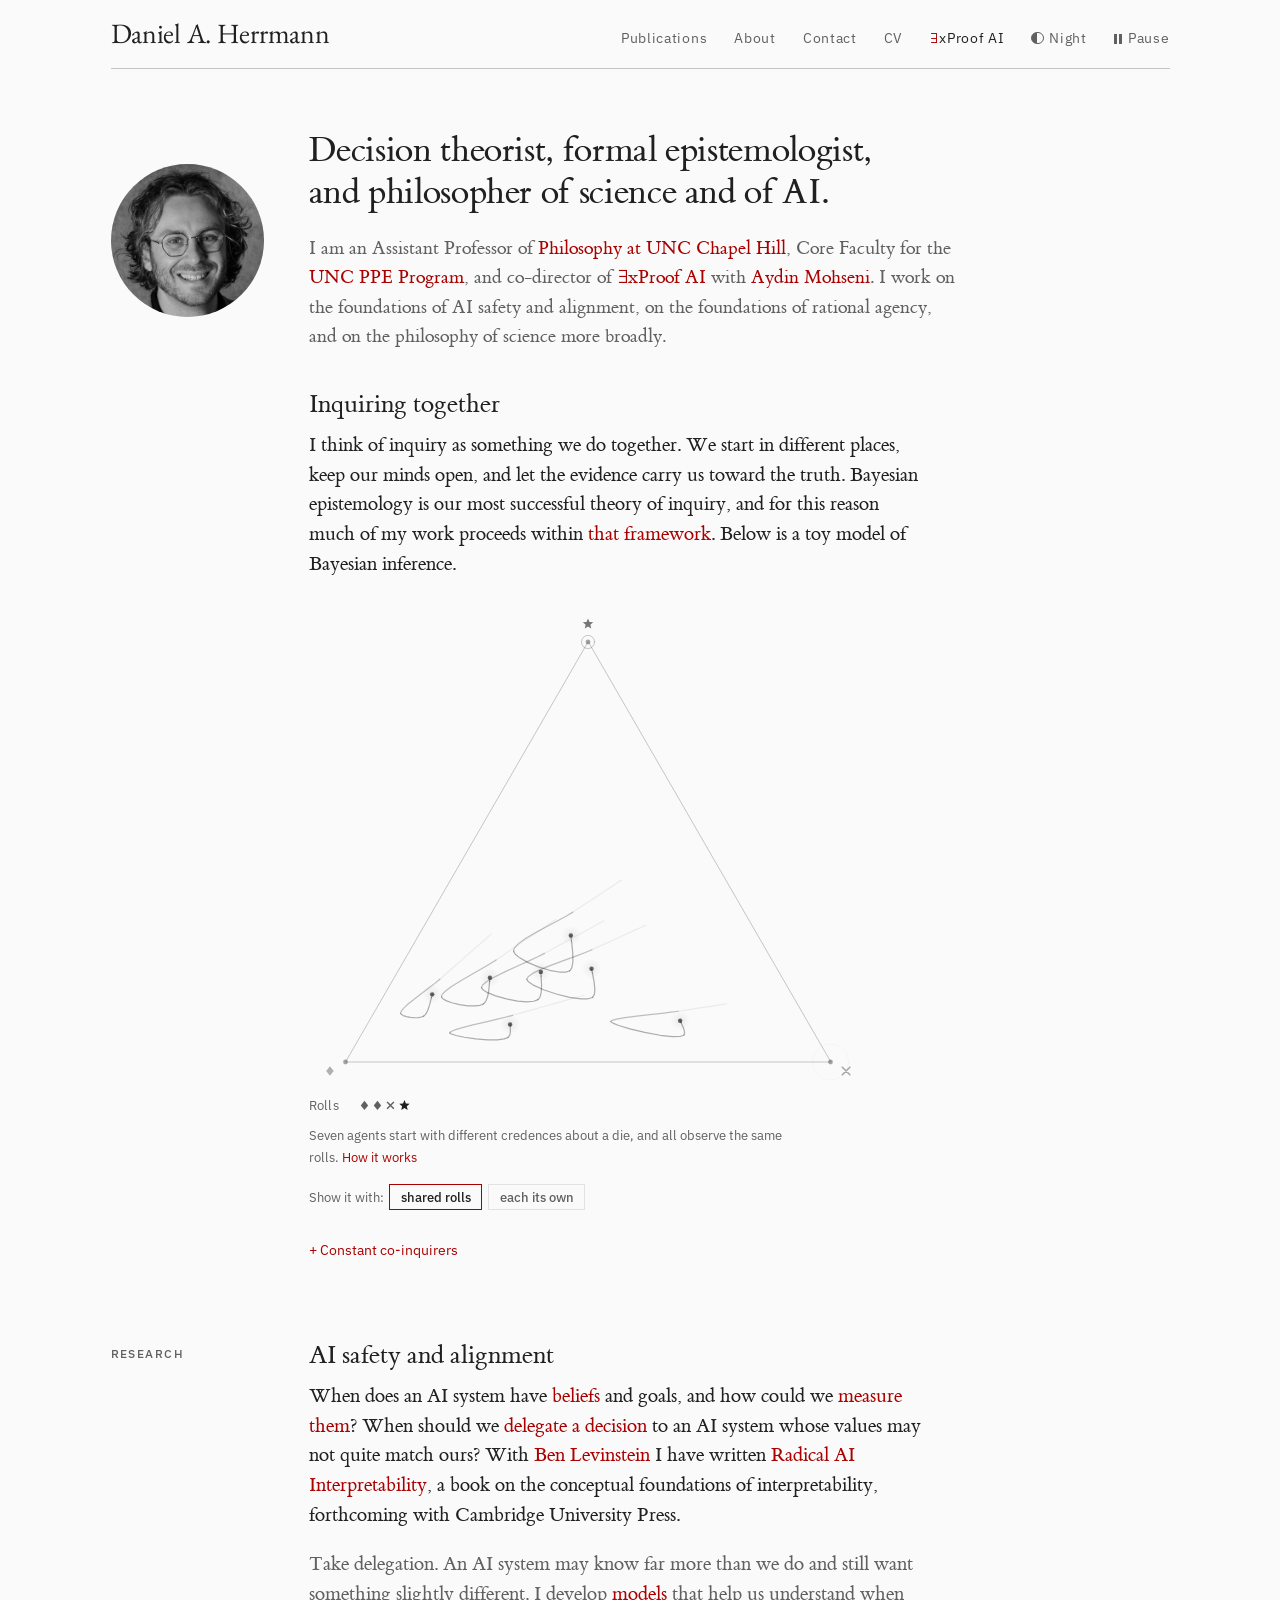
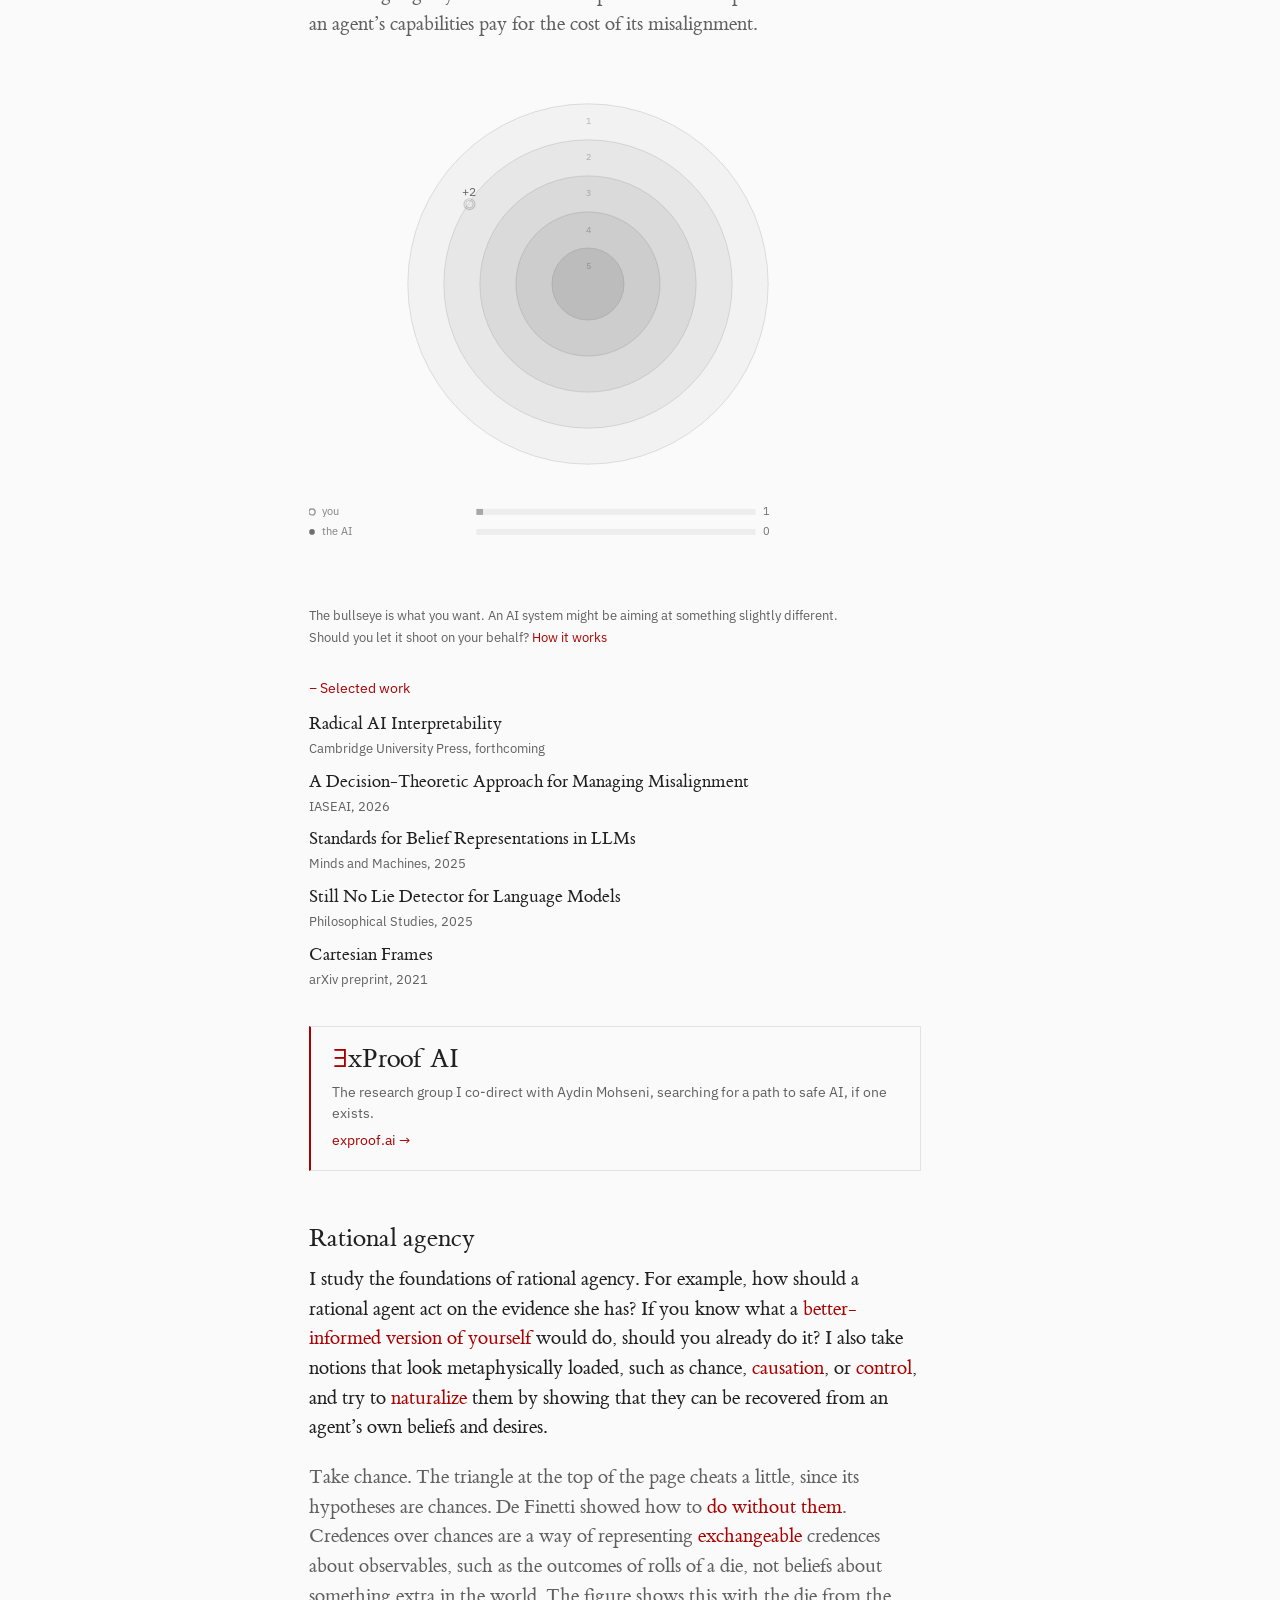
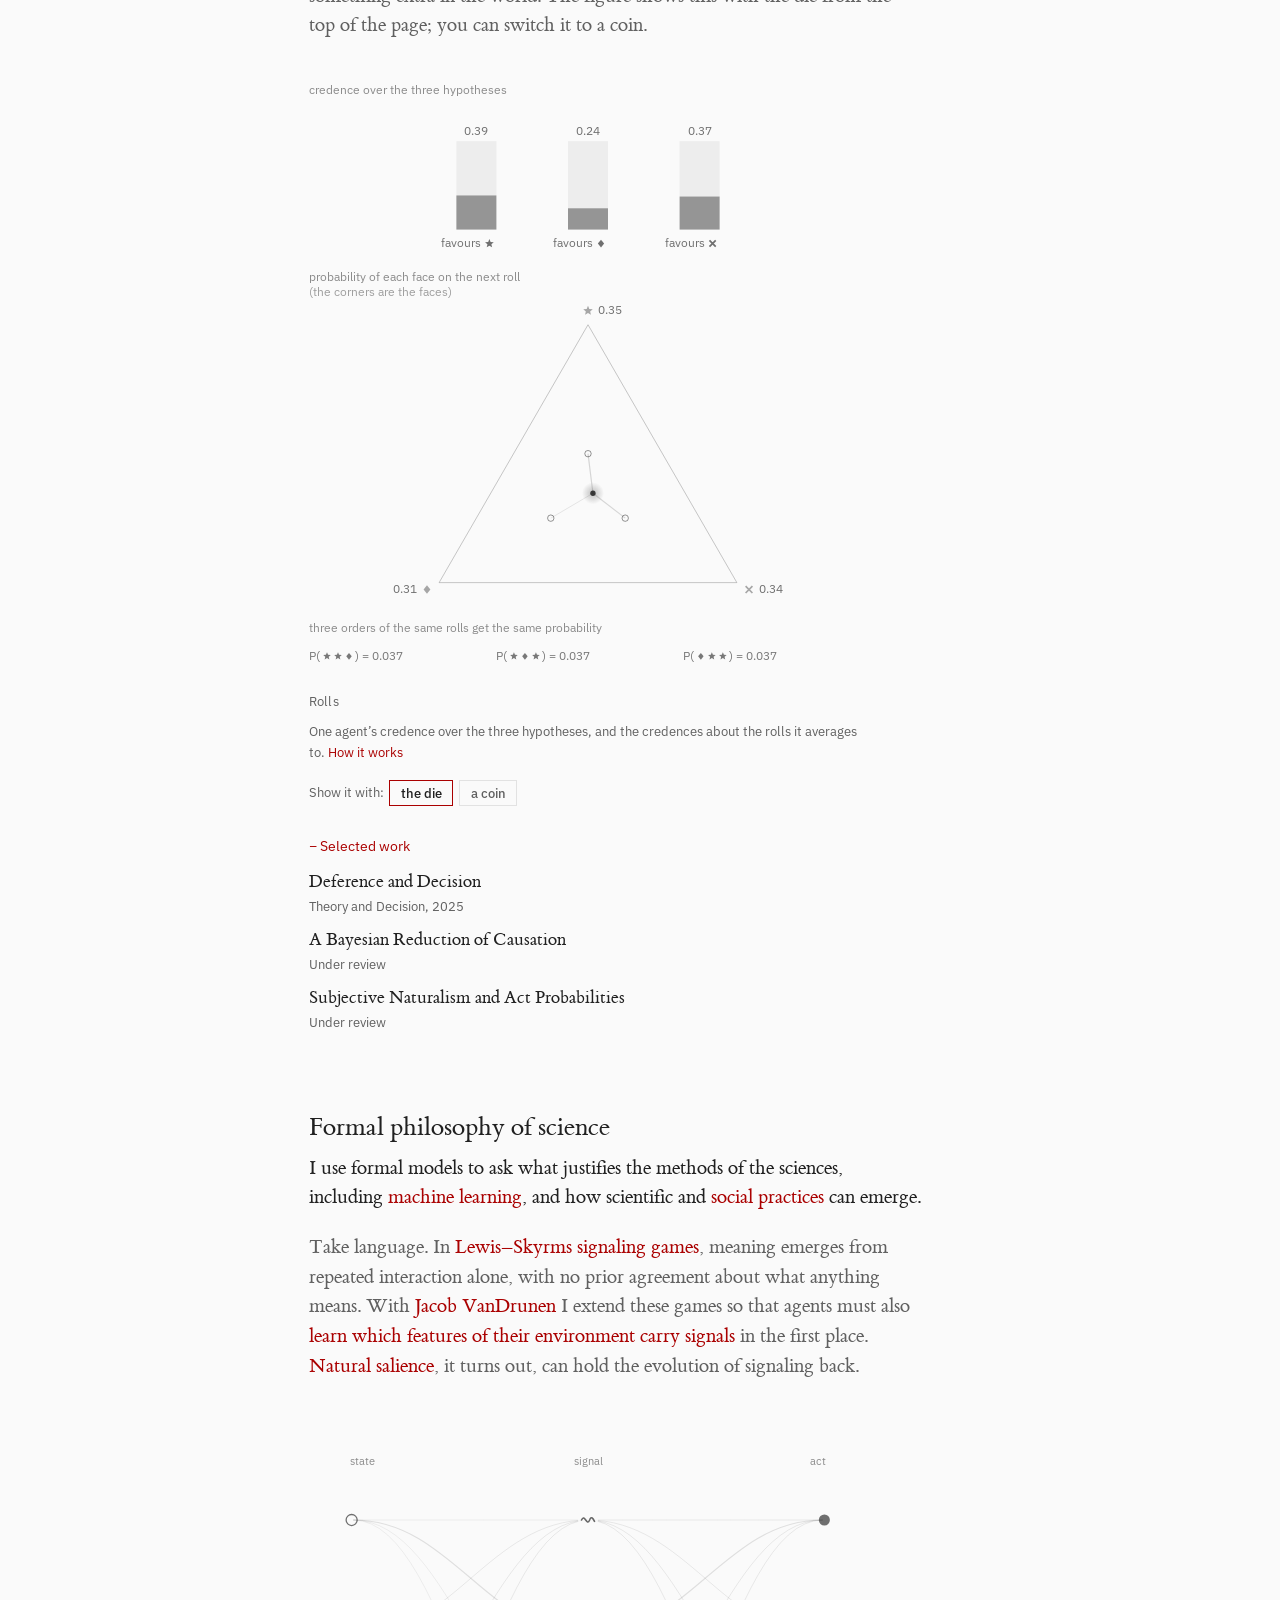
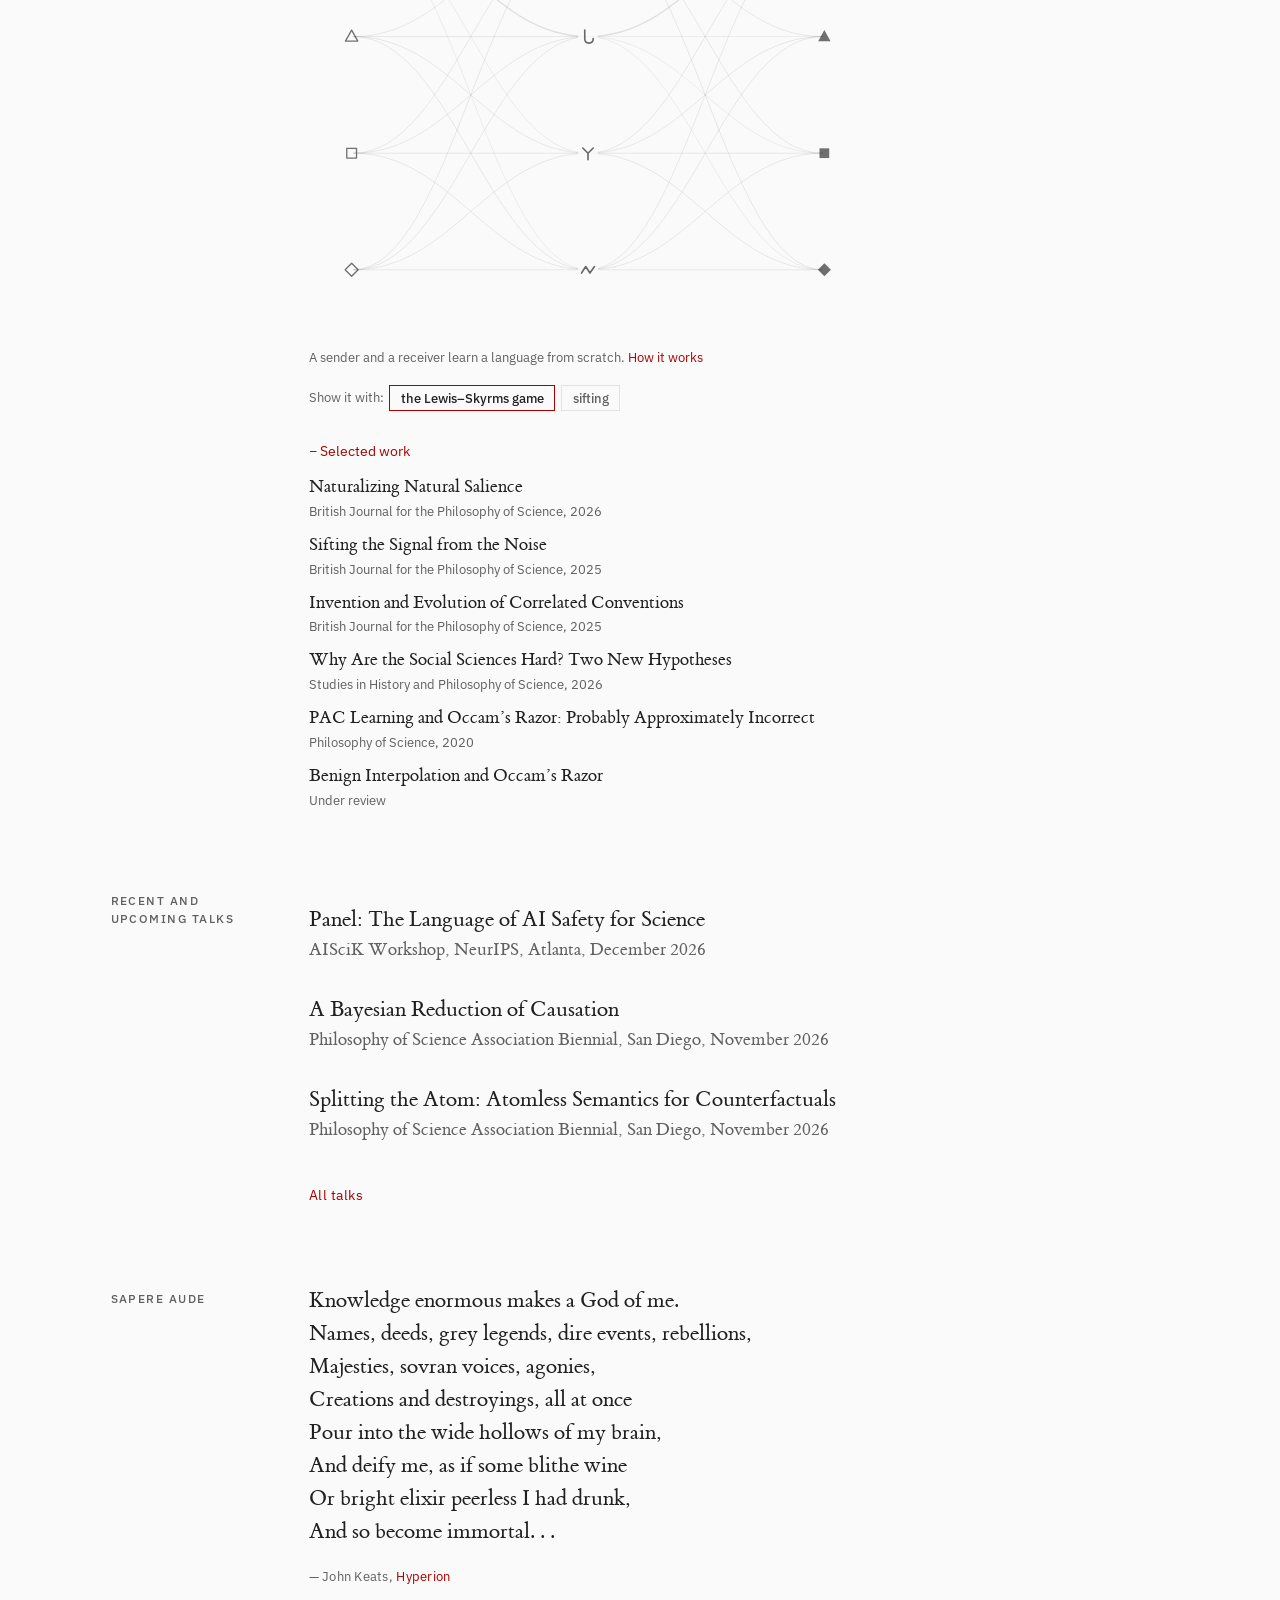
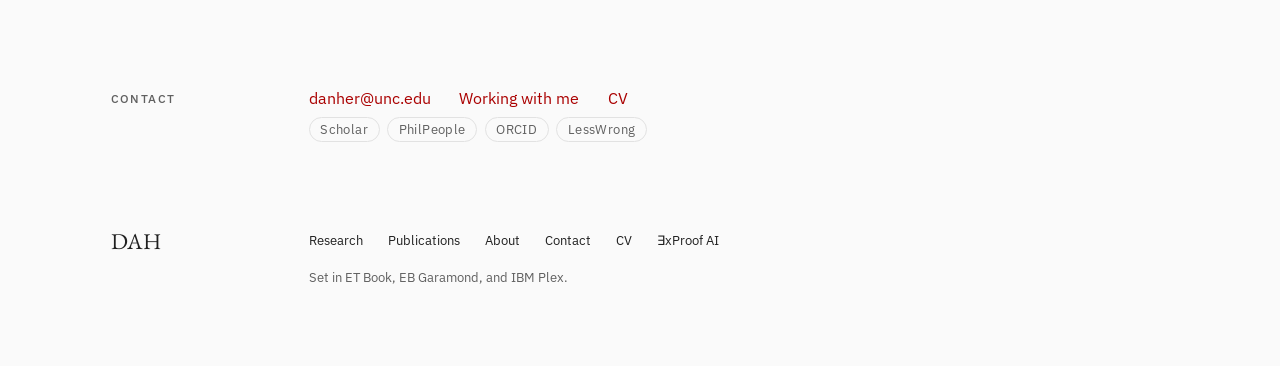
==== index.html @ 8fe496e7 "Publications: full author lists in paper order; LessWrong in the profile links Co-Authored-By: Claud" ====
<!doctype html>
<html lang="en" data-bg="simplex">
<head>
<meta charset="utf-8">
<meta name="viewport" content="width=device-width, initial-scale=1, viewport-fit=cover">
<title>Daniel A. Herrmann</title>
<meta name="description" content="Daniel A. Herrmann is a decision theorist, formal epistemologist, and philosopher of science and of AI at UNC Chapel Hill.">
<meta name="theme-color" content="#fafafa">
<meta property="og:type" content="website">
<meta property="og:site_name" content="Daniel A. Herrmann">
<meta property="og:title" content="Daniel A. Herrmann">
<meta property="og:description" content="Daniel A. Herrmann is a decision theorist, formal epistemologist, and philosopher of science and of AI at UNC Chapel Hill.">
<meta property="og:url" content="https://www.danielherrmann.ca/">
<link rel="canonical" href="https://www.danielherrmann.ca/">
<meta property="og:image" content="https://www.danielherrmann.ca/assets/og-card.png">
<meta property="og:image:width" content="2400">
<meta property="og:image:height" content="1260">
<meta property="og:image:alt" content="Daniel A. Herrmann: decision theorist, formal epistemologist, and philosopher of science and of AI. Beside his name, seven agents’ credences converge on the true hypothesis.">
<meta name="twitter:card" content="summary_large_image">
<link rel="icon" href="assets/favicon-32.png" type="image/png" sizes="32x32">
<link rel="icon" href="assets/favicon.svg" type="image/svg+xml">
<link rel="apple-touch-icon" href="assets/apple-touch-icon.png">
<link rel="preconnect" href="https://fonts.googleapis.com">
<link rel="preconnect" href="https://fonts.gstatic.com" crossorigin>
<link rel="stylesheet" href="https://fonts.googleapis.com/css2?family=EB+Garamond:ital@0;1&family=IBM+Plex+Mono&family=IBM+Plex+Sans:wght@400;500&display=swap">
<link rel="stylesheet" href="assets/site.css">
<script src="assets/prefs.js"></script>
</head>
<body>
<div class="page">

<header class="masthead">
  <a class="wordmark" href="index.html">Daniel A. Herrmann</a>
  <nav class="nav" aria-label="Site">
    <a href="publications.html">Publications</a>
    <a href="about.html">About</a>
    <a href="contact.html">Contact</a>
    <a href="assets/Herrmann_CV.pdf">CV</a>
    <a class="nav-xp" href="https://exproof.ai/"><span class="exists">∃</span>xProof AI</a>
    <button class="theme" type="button" data-theme-toggle><span class="theme-word">Night</span></button>
    <button class="theme motion" type="button" data-motion-toggle aria-pressed="false"><span class="theme-word">Pause</span></button>
  </nav>
</header>

<main>
<section class="hero hero--home" aria-labelledby="hero-title">
  <img class="headshot" src="assets/img/daniel.jpg" alt="Daniel Herrmann">
  <div class="hero-text">
    <h1 id="hero-title">Decision theorist, formal epistemologist, and philosopher of science and of AI.</h1>
    <p class="lede">I am an Assistant Professor of <a href="https://philosophy.unc.edu/">Philosophy at UNC Chapel Hill</a>, Core Faculty for the <a href="https://ppe.unc.edu/">UNC PPE Program</a>, and co-director of <a class="xp" href="https://exproof.ai/"><span class="exists">∃</span>xProof AI</a> with <a href="https://aydinmohseni.com/">Aydin Mohseni</a>. I work on the foundations of AI safety and alignment, on the foundations of rational agency, and on the philosophy of science more broadly.</p>
  </div>
</section>
<section class="section section--wide" id="inquiry">
  <p class="label"></p>
  <div class="body">
    <div class="chance chance--lead">
      <div class="chance-text">
        <h2>Inquiring together</h2>
        <p>I think of inquiry as something we do together. We start in different places, keep our minds open, and let the evidence carry us toward the truth. Bayesian epistemology is our most successful theory of inquiry, and for this reason much of my work proceeds within <a href="https://plato.stanford.edu/entries/epistemology-bayesian/">that framework</a>. Below is a toy model of Bayesian inference.</p>
      </div>
      <figure class="stage-wrap">
        <div class="stage stage--simplex"><canvas aria-hidden="true"></canvas></div>
        <figcaption><p class="rolls"><span class="rolls-k">Rolls</span><span class="rolls-seq" data-rolls="simplex"></span></p><span class="ev-shared">Seven agents start with different credences about a die, and all observe the same rolls.</span><span class="ev-own">We don’t always get the same evidence. That can slow inquiry and keep us apart for a while, but if we engage with it in good faith and let it change our minds, we still converge on the truth. Here each agent rolls the die for itself; above are the ringed agent’s rolls.</span> <details class="how"><summary>How it works</summary><p data-bg-caption></p><div class="rolls-all ev-own" aria-label="Each agent’s rolls"><p class="rolls"><span class="rolls-k">1</span><span class="rolls-seq" data-rolls="simplex-0"></span></p><p class="rolls"><span class="rolls-k">2</span><span class="rolls-seq" data-rolls="simplex-1"></span></p><p class="rolls"><span class="rolls-k">3</span><span class="rolls-seq" data-rolls="simplex-2"></span></p><p class="rolls"><span class="rolls-k">4</span><span class="rolls-seq" data-rolls="simplex-3"></span></p><p class="rolls"><span class="rolls-k">5</span><span class="rolls-seq" data-rolls="simplex-4"></span></p><p class="rolls"><span class="rolls-k">6</span><span class="rolls-seq" data-rolls="simplex-5"></span></p><p class="rolls"><span class="rolls-k">7</span><span class="rolls-seq" data-rolls="simplex-6"></span></p></div></details></figcaption>
        <p class="variant">Show it with: <button type="button" data-variant="ev" data-value="shared">shared rolls</button><button type="button" data-variant="ev" data-value="own">each its own</button></p>
      </figure>
      <details class="related"><summary>Constant co-inquirers</summary><ul><li><a href="https://aydinmohseni.com/">Aydin Mohseni</a><span class="rv"><a href="https://exproof.ai/">∃xProof AI</a>, <a href="publications.html#pub-causation">causation</a>, <a href="https://exproof.ai/adaptations.html">power seeking</a>, <a href="publications.html#pub-social-sciences">the social sciences</a></span></li><li><a href="https://www.levinstein.org/">Ben Levinstein</a><span class="rv"><a href="publications.html#pub-book">Radical AI Interpretability</a>, <a href="publications.html#pub-belief-standards">belief in language models</a>, <a href="publications.html#pub-misalignment">delegation</a></span></li><li><a href="https://gerardrothfus.com/">Gerard Rothfus</a><span class="rv"><a href="publications.html#pub-deference">Deference and Decision</a>, counterfactuals</span></li><li><a href="https://jackv.co">Jacob VanDrunen</a><span class="rv"><a href="publications.html#pub-sifting">Signaling and attention</a>, <a href="publications.html#pub-natural-salience">natural salience</a></span></li></ul></details>
    </div>
  </div>
</section>
<section class="section section--wide" id="research" aria-labelledby="h-research">
  <h2 class="label" id="h-research">Research</h2>
  <div class="body">
    <div class="chance">
      <div class="chance-text">
        <h2>AI safety and alignment</h2>
        <p>When does an AI system have <a href="publications.html#pub-belief-standards">beliefs</a> and goals, and how could we <a href="publications.html#pub-lie-detector">measure them</a>? When should we <a href="publications.html#pub-misalignment">delegate a decision</a> to an AI system whose values may not quite match ours? With <a href="https://www.levinstein.org/">Ben Levinstein</a> I have written <a href="publications.html#pub-book">Radical AI Interpretability</a>, a book on the conceptual foundations of interpretability, forthcoming with Cambridge University Press.</p>
        <p class="secondary">Take delegation. An AI system may know far more than we do and still want something slightly different. I develop <a href="publications.html#pub-misalignment">models</a> that help us understand when an agent’s capabilities pay for the cost of its misalignment.</p>
      </div>
      <div class="figs">
        <figure class="stage-wrap stage-wrap--small">
          <div class="stage stage--delegate"><canvas aria-hidden="true"></canvas></div>
          <figcaption>The bullseye is what you want. An AI system might be aiming at something slightly different. Should you let it shoot on your behalf? <details class="how"><summary>How it works</summary><p>Each shot stands for a decision made under uncertainty, and where it lands is how that decision turns out. The bullseye is the outcome you most want, and the rings score each outcome by your lights. You aim at the bullseye, since you want the right thing, but your shots scatter, since you can’t see the target well. The AI sees it clearly, so its shots are tight, but it aims a little off, at what it wants. After ten shots each, the higher total wins and its shots turn red. The runs are set up so that ten rounds reliably show which choice has the higher expected score: if it is the AI’s, delegating pays. How far off the AI aims varies from run to run, so sometimes you should keep the decision.</p></details></figcaption>
        </figure>
      </div>

      <details class="related" open><summary>Selected work</summary><ul><li><a href="publications.html#pub-book">Radical AI Interpretability</a><span class="rv">Cambridge University Press, forthcoming</span></li><li><a href="publications.html#pub-misalignment">A Decision-Theoretic Approach for Managing Misalignment</a><span class="rv">IASEAI, 2026</span></li><li><a href="publications.html#pub-belief-standards">Standards for Belief Representations in LLMs</a><span class="rv">Minds and Machines, 2025</span></li><li><a href="publications.html#pub-lie-detector">Still No Lie Detector for Language Models</a><span class="rv">Philosophical Studies, 2025</span></li><li><a href="publications.html#pub-cartesian">Cartesian Frames</a><span class="rv">arXiv preprint, 2021</span></li></ul></details>
      <a class="xp-card" href="https://exproof.ai/"><span class="xp-mark"><span class="exists">∃</span>xProof AI</span><span class="xp-line">The research group I co-direct with Aydin Mohseni, searching for a path to safe AI, if one exists.</span><span class="xp-go">exproof.ai →</span></a>
    </div>
  </div>
</section>
<section class="section section--wide" id="agency">
  <p class="label"></p>
  <div class="body">
    <div class="chance">
      <div class="chance-text">
        <h2>Rational agency</h2>
        <p>I study the foundations of rational agency. For example, how should a rational agent act on the evidence she has? If you know what a <a href="publications.html#pub-deference">better-informed version of yourself</a> would do, should you already do it? I also take notions that look metaphysically loaded, such as chance, <a href="publications.html#pub-causation">causation</a>, or <a href="https://escholarship.org/uc/item/7x9890zn">control</a>, and try to <a href="https://www.lesswrong.com/posts/FL8RunWvyS5L8uJEw/subjective-naturalism-in-decision-theory-savage-vs-jeffrey">naturalize</a> them by showing that they can be recovered from an agent’s own beliefs and desires.</p>
        <p class="secondary">Take chance. The triangle at the top of the page cheats a little, since its hypotheses are chances. De Finetti showed how to <a href="https://www.lesswrong.com/posts/auSfqhbMKEvzt4unG/chance-is-in-the-map-not-the-territory">do without them</a>. Credences over chances are a way of representing <a href="https://en.wikipedia.org/wiki/Exchangeable_random_variables">exchangeable</a> credences about observables, such as the outcomes of rolls of a die, not beliefs about something extra in the world. The figure shows this with the die from the top of the page; you can switch it to a coin.</p>
      </div>
      <div class="figs">
        <figure class="stage-wrap stage-wrap--small df-coin">
          <div class="stage stage--definetti"><canvas aria-hidden="true"></canvas></div>
          <figcaption><p class="rolls"><span class="rolls-k">Flips</span><span class="rolls-seq" data-rolls="definetti"></span></p>Credence over a coin’s chance of heads, and the credences about the flips it averages to. <details class="how"><summary>How it works</summary><p>An agent is unsure of a coin’s chance of heads, θ. The curve is her credence over θ, and it sharpens as she conditions on the flips. Averaging the chances by that credence gives her credences about the flips themselves, in the bars. They share the curve’s scale, so her credence in heads next sits directly under the curve’s balance point. Those credences are exchangeable: HT and TH always tie, and so do HHT, HTH, and THH. De Finetti’s theorem runs the other way too: any exchangeable credences about an unending sequence of flips can be written as such an average.</p></details></figcaption>
        </figure>
        <figure class="stage-wrap stage-wrap--small df-die">
          <div class="stage stage--definetti-die"><canvas aria-hidden="true"></canvas></div>
          <figcaption><p class="rolls"><span class="rolls-k">Rolls</span><span class="rolls-seq" data-rolls="definetti-die"></span></p>One agent’s credence over the three hypotheses, and the credences about the rolls it averages to. <details class="how"><summary>How it works</summary><p>At the top is one agent’s credence over the three hypotheses from the first triangle. Each hypothesis is a die that favours one face: that face comes up half the time, and each of the others a quarter. In the middle is a triangle whose corners are the die’s faces, so a point in it is a chance distribution over a single roll. The three hypotheses are the small rings. Averaging them, weighted by her credences, gives her credence about the next roll: the dot, with its numbers at the corners. Each line from a ring to the dot is as strong as her credence in that hypothesis. With each roll she conditions, the bars shift, and the dot moves with them. At the bottom are her probabilities for three orders of the same rolls, which always tie: her credences about the rolls are exchangeable. De Finetti’s theorem runs the other way too: any exchangeable credences about an unending sequence of rolls can be written as such an average.</p></details></figcaption>
        </figure>
        <p class="variant">Show it with: <button type="button" data-variant="df" data-value="die">the die</button><button type="button" data-variant="df" data-value="coin">a coin</button></p>
      </div>

      <details class="related" open><summary>Selected work</summary><ul><li><a href="publications.html#pub-deference">Deference and Decision</a><span class="rv">Theory and Decision, 2025</span></li><li><a href="publications.html#pub-causation">A Bayesian Reduction of Causation</a><span class="rv">Under review</span></li><li><a href="publications.html#pub-subnat">Subjective Naturalism and Act Probabilities</a><span class="rv">Under review</span></li></ul></details>
    </div>
  </div>
</section>
<section class="section section--wide" id="philsci">
  <p class="label"></p>
  <div class="body">
    <div class="chance">
      <div class="chance-text">
        <h2>Formal philosophy of science</h2>
        <p>I use formal models to ask what justifies the methods of the sciences, including <a href="publications.html#pub-pac">machine learning</a>, and how scientific and <a href="publications.html#pub-correlated-conventions">social practices</a> can emerge.</p>
        <p class="secondary">Take language. In <a href="https://sites.socsci.uci.edu/~bskyrms/bio/books/signals.pdf">Lewis–Skyrms signaling games</a>, meaning emerges from repeated interaction alone, with no prior agreement about what anything means. With <a href="https://jackv.co">Jacob VanDrunen</a> I extend these games so that agents must also <a href="publications.html#pub-sifting">learn which features of their environment carry signals</a> in the first place. <a href="publications.html#pub-natural-salience">Natural salience</a>, it turns out, can hold the evolution of signaling back.</p>
      </div>
      <div class="figs">
        <figure class="stage-wrap stage-wrap--small sg-lewis">
          <div class="stage stage--signals"><canvas aria-hidden="true"></canvas></div>
          <figcaption>A sender and a receiver learn a language from scratch. <details class="how"><summary>How it works</summary><p>Each run has three, four or five states, with as many signals and acts. Each round, nature picks a state (left). The sender sees it and sends a signal (middle), an arbitrary mark that means nothing to begin with. The receiver sees only the signal and picks an act (right), and the act succeeds when its shape matches the state’s, like a key fitting its lock. Neither starts with any conventions. Each time an act succeeds, both become a little more likely to do what they just did. The thickness of each strand shows how likely that choice is. A dot traces one round in many. When the act succeeds, it swells and the path just taken flashes, since both choices on it are reinforced; when it fails, the act shrinks and shakes. Most rounds are played offscreen. Most runs reach a signaling system, in which each state gets its own signal and the receiver reads it correctly, and then the system lights red. Other runs settle into partial pooling, where two states share a signal, and fade. The more states there are, the more often this happens: about one run in ten with three states, one in four with four, and nearly half with five.</p></details></figcaption>
        </figure>
        <figure class="stage-wrap stage-wrap--small sg-sift">
          <div class="stage stage--sifting"><canvas aria-hidden="true"></canvas></div>
          <figcaption>A receiver learns which feature of the world carries the signal. <details class="how"><summary>How it works</summary><p>This is the attention game from <a href="publications.html#pub-sifting">Sifting the Signal from the Noise</a>. Each round, the sender sees one of two states (left) and makes one of two marks, which sets one feature (middle). The other two features are set by coin flips (the small coins beside them), so they have nothing to do with the state. The receiver does not know which feature carries the signal. She picks one to look at, reads it, and acts (right), and her act succeeds when its shape matches the state’s. After each success, both become a little more likely to do what they just did, including where she looked: the path just taken flashes and the act swells. After a failure the act shrinks and shakes, and nothing changes. So the strands (how likely each path is) and the outlines (how often she looks at each feature) shift toward the signal. Once she looks at the signal more than at anything else and reads it correctly, the system lights red. In about one run in ten, learning freezes first, usually with the receiver fixed on a noise feature, and the run fades.</p></details></figcaption>
        </figure>
        <p class="variant">Show it with: <button type="button" data-variant="sg" data-value="lewis">the Lewis–Skyrms game</button><button type="button" data-variant="sg" data-value="sift">sifting</button></p>
      </div>
      <details class="related" open><summary>Selected work</summary><ul><li><a href="publications.html#pub-natural-salience">Naturalizing Natural Salience</a><span class="rv">British Journal for the Philosophy of Science, 2026</span></li><li><a href="publications.html#pub-sifting">Sifting the Signal from the Noise</a><span class="rv">British Journal for the Philosophy of Science, 2025</span></li><li><a href="publications.html#pub-correlated-conventions">Invention and Evolution of Correlated Conventions</a><span class="rv">British Journal for the Philosophy of Science, 2025</span></li><li><a href="publications.html#pub-social-sciences">Why Are the Social Sciences Hard? Two New Hypotheses</a><span class="rv">Studies in History and Philosophy of Science, 2026</span></li><li><a href="publications.html#pub-pac">PAC Learning and Occam’s Razor: Probably Approximately Incorrect</a><span class="rv">Philosophy of Science, 2020</span></li><li><a href="publications.html#pub-benign">Benign Interpolation and Occam’s Razor</a><span class="rv">Under review</span></li></ul></details>
    </div>
  </div>
</section>
<section class="section" id="recent-talks" aria-labelledby="h-recent-talks">
  <h2 class="label" id="h-recent-talks">Recent and upcoming talks</h2>
  <div class="body">
    <ul class="featured" data-talks>
      <li data-date="2026-11-06"><div><span class="t">Radical AI Interpretability</span><span class="d">Minds, Meaning, and Machines, Hong Kong, November 2026</span></div></li>
      <li data-date="2026-11-14"><div><span class="t">Margins of Misalignment: Delegation to AI Beyond the Bayesian Idealization</span><span class="d">PPE Society Annual Meeting, New Orleans, November 2026</span></div></li>
      <li data-date="2026-11-14"><div><span class="t">Why Are the Social Sciences Hard?</span><span class="d">PPE Society Annual Meeting, New Orleans, November 2026</span></div></li>
      <li data-date="2026-11-22" hidden><div><span class="t">A Bayesian Reduction of Causation</span><span class="d">Philosophy of Science Association Biennial, San Diego, November 2026</span></div></li>
      <li data-date="2026-11-22" hidden><div><span class="t">Splitting the Atom: Atomless Semantics for Counterfactuals</span><span class="d">Philosophy of Science Association Biennial, San Diego, November 2026</span></div></li>
      <li data-date="2026-12-12" hidden><div><span class="t">Panel: The Language of AI Safety for Science</span><span class="d">AISciK Workshop, NeurIPS, Atlanta, December 2026</span></div></li>
    </ul>
    <p class="more"><a href="publications.html#talks">All talks</a></p>
  </div>
</section>
<section class="section" id="sapere-aude" aria-labelledby="h-keats">
  <h2 class="label" id="h-keats">Sapere aude</h2>
  <div class="body">
    <p class="poem poem-keats"><a href="https://bpb-us-e2.wpmucdn.com/faculty.sites.uci.edu/dist/c/190/files/2011/03/ConvergenceTruthFinal.pdf">Knowledge enormous makes a God of me.</a><br>
    <a href="https://sites.socsci.uci.edu/~bskyrms/bio/books/signals.pdf">Names</a>, <a href="http://fitelson.org/piksi/piksi_22/the_logic_of_decision.pdf">deeds</a>, <a href="https://users.ece.cmu.edu/~gamvrosi/thelastq.html">grey legends</a>, <a href="https://philpapers.org/rec/KIRTAE-3">dire events</a>, rebellions,<br>
    Majesties, <a href="https://www.gutenberg.org/files/6424/6424-h/6424-h.htm">sovran voices</a>, <a href="https://www.gutenberg.org/files/1138/1138-h/1138-h.htm">agonies</a>,<br>
    <a href="https://www.pnas.org/doi/pdf/10.1073/pnas.24.12.556">Creations</a> and <a href="https://projecteuclid.org/journals/rocky-mountain-journal-of-mathematics/volume-32/issue-4/The-Discovery-of-Forcing/10.1216/rmjm/1181070010.full">destroyings</a>, <a href="https://projecteuclid.org/journals/annals-of-mathematical-statistics/volume-33/issue-3/Merging-of-Opinions-with-Increasing-Information/10.1214/aoms/1177704456.full">all at once<br>
    Pour into</a> the <a href="https://link.springer.com/article/10.1007/s10992-018-9496-8">wide hollows</a> of my brain,<br>
    And <a href="http://www.vavatch.co.uk/books/banks/cultnote.htm">deify me</a>, as if some blithe wine<br>
    Or <a href="https://www.gutenberg.org/files/718/718-h/718-h.htm">bright elixir peerless</a> I had drunk,<br>
    <a href="https://repositorio.ufsc.br/bitstream/handle/123456789/157358/The%20Mortal%20Immortal%20-%20Mary%20Shelley.pdf?sequence=1&amp;isAllowed=y">And so become immortal</a>. . .</p>
    <p class="attrib">— John Keats, <a href="https://www.poetryfoundation.org/poems/44473/hyperion">Hyperion</a></p>
  </div>
</section>
<section class="section" id="contact" aria-labelledby="h-contact">
  <h2 class="label" id="h-contact">Contact</h2>
  <div class="body">
    <p class="contact-line"><a class="email" data-u="danher" data-d="unc.edu" href="contact.html">danher [at] unc [dot] edu</a><a href="contact.html">Working with me</a><a href="assets/Herrmann_CV.pdf">CV</a><span class="profiles"><a class="profile" href="https://scholar.google.com/citations?user=dG_cnl0AAAAJ" title="Google Scholar">Scholar</a><a class="profile" href="https://philpeople.org/profiles/daniel-herrmann" title="PhilPeople, the PhilPapers profile">PhilPeople</a><a class="profile" href="https://orcid.org/0000-0001-5322-1921" title="ORCID iD 0000-0001-5322-1921">ORCID</a><a class="profile" href="https://www.lesswrong.com/users/daniel-herrmann">LessWrong</a></span></p>
  </div>
</section>
</main>

<footer class="foot">
  <span class="mono" aria-hidden="true">DAH</span>
  <nav aria-label="Footer">
    <a href="index.html">Research</a>
    <a href="publications.html">Publications</a>
    <a href="about.html">About</a>
    <a href="contact.html">Contact</a>
    <a href="assets/Herrmann_CV.pdf">CV</a>
    <a href="https://exproof.ai/">∃xProof AI</a>
  </nav>
  <p>Set in ET Book, EB Garamond, and IBM Plex.</p>
</footer>

</div>
<script src="assets/site.js"></script>
<script src="assets/sifting.js"></script>
<script src="assets/background.js"></script>
<script src="assets/definetti.js"></script>
<script src="assets/definetti-die.js"></script>
<script src="assets/delegate.js"></script>
<script src="assets/xp-search.js"></script>
</body>
</html>
---- assets/site.css ----
/* danielherrmann.ca, prototype.
   Layout: the ∃xProof three-zone grid (label rail | ET Book text column | margin notes),
   set on paper by default. A generative background sits behind everything and is dimmed
   under the text column. Two palettes: paper (the current site's off-white and dark red)
   and night (a sibling of exproof.ai). */

@font-face { font-family: "ET Book"; src: url("fonts/et-book-roman.woff") format("woff"); font-weight: 400; font-style: normal; font-display: swap; }
@font-face { font-family: "ET Book"; src: url("fonts/et-book-italic.woff") format("woff"); font-weight: 400; font-style: italic; font-display: swap; }
@font-face { font-family: "Wordmark Exists"; src: url("fonts/wordmark-exists.woff2") format("woff2"); unicode-range: U+2203; font-display: block; }
@font-face { font-family: "ET Book"; src: url("fonts/et-book-semibold.woff") format("woff"); font-weight: 600; font-style: normal; font-display: swap; }

:root {
  /* Paper: the current site's colours, exactly: #fafafa ground, #202020 text, #aa0000 links. */
  --bg: #fafafa;
  --fg: #202020;
  --fg-2: #606060;
  --rule: #e2e2e2;
  --red: #aa0000;
  --red-bright: #aa0000;
  --red-hover: #7a0000;
  --header-bg: #fafafa;
  --anim-ink: 32, 32, 32;   /* rgb triplets read by the background */
  --anim-accent: 170, 0, 0;
  --anim-strength: 0.85;

  --serif: "ET Book", Palatino, "Palatino Linotype", "Book Antiqua", Georgia, serif;
  --display: "EB Garamond", "ET Book", Garamond, Georgia, serif;
  --sans: "IBM Plex Sans", "Helvetica Neue", Helvetica, Arial, sans-serif;
  --mono: "IBM Plex Mono", ui-monospace, Menlo, Consolas, monospace;

  --rail: 8.5rem;
  --gap: 2.5rem;
  --margin: 14rem;
  --measure: 34rem;
  --tail: 1.4rem;
  color-scheme: light;
}
:root[data-palette="night"] {
  --bg: #070707;
  --fg: #f3f2ee;
  --fg-2: #adaca6;
  --rule: #2c2c2a;
  --red: #b0122b;
  --red-bright: #e8384f;
  --red-hover: #ff5a6e;
  --header-bg: #070707;
  --anim-ink: 236, 235, 230;
  --anim-accent: 224, 35, 63;
  --anim-strength: 0.9;
  color-scheme: dark;
}

* { box-sizing: border-box; }
html { font-size: 17px; -webkit-text-size-adjust: 100%; background: var(--bg); }
@media (min-width: 1200px) { html { font-size: 18px; } }
body {
  margin: 0; background: var(--bg); color: var(--fg);
  font-family: var(--serif); font-size: 1.1rem; line-height: 1.5;
  font-kerning: normal; font-variant-ligatures: common-ligatures;
  -webkit-font-smoothing: antialiased;
  transition: background-color 300ms ease, color 300ms ease;
}
body::before { content: ""; position: fixed; inset: 0 0 auto; height: env(safe-area-inset-top, 0px); z-index: 10; background: var(--bg); }

#background { position: fixed; inset: 0; width: 100vw; height: 100vh; z-index: 0; pointer-events: none; display: block; transition: opacity 400ms linear; }

.page {
  position: relative; z-index: 1;
  max-width: calc(var(--rail) + var(--gap) + var(--measure) + 2.5rem + var(--margin));
  margin: 0 auto;
  padding-left: max(24px, env(safe-area-inset-left, 0px));
  padding-right: max(24px, env(safe-area-inset-right, 0px));
  padding-block: 0 4rem;
}

a { color: inherit; text-decoration: none; transition: color 120ms ease; }
a:hover { color: var(--red-hover); }
a:focus-visible, button:focus-visible, summary:focus-visible { outline: 2px solid var(--red-bright); outline-offset: 2px; }
::selection { background: var(--red); color: #fff; }

/* ---------- Header ---------- */
.masthead {
  position: sticky; top: env(safe-area-inset-top, 0px); z-index: 5;
  display: flex; flex-wrap: wrap; align-items: baseline; justify-content: space-between; gap: 0.6rem 2rem;
  padding-block: 1.1rem 0.9rem;
  background: var(--header-bg);
  -webkit-backdrop-filter: blur(6px); backdrop-filter: blur(6px);
  border-bottom: 1px solid color-mix(in srgb, var(--fg-2) 35%, transparent);
}
.wordmark { font-family: var(--display); font-size: 1.55rem; line-height: 1; letter-spacing: -0.01em; color: var(--fg); white-space: nowrap; }
.wordmark i { font-style: italic; padding-inline: 0.02em 0.06em; }
.wordmark:hover { color: var(--red-bright); }
.nav { display: flex; flex-wrap: wrap; gap: 0.35rem 1.5rem; font-family: var(--sans); font-size: 0.78rem; letter-spacing: 0.05em; }
.nav a { color: var(--fg-2); padding-block: 0.15rem; }
.nav a:hover { color: var(--fg); }
.nav a[aria-current="page"] { color: var(--fg); box-shadow: inset 0 -1px 0 var(--red); }

/* ---------- Hero ---------- */
.hero { display: grid; grid-template-columns: var(--rail) minmax(0, 1fr); column-gap: var(--gap); padding-block: 5.2rem 4rem; --h1: clamp(2rem, 4.2vw, 3rem); }
.hero > * { grid-column: 2; }
.hero .eyebrow { grid-column: 1; padding-top: calc(var(--h1) * 0.1948 - 0.304rem); }
.hero h1 { grid-column: 2; margin: 0; max-width: 12.5em; font-weight: 400; font-size: var(--h1); line-height: 1.1; letter-spacing: -0.01em; text-wrap: balance; }
.hero h1 em { font-style: italic; }
.hero .lede { grid-column: 2; max-width: var(--measure); margin: 1.6rem 0 0; color: var(--fg-2); font-size: 1.18rem; }
.hero .who { grid-column: 2; margin: 1.8rem 0 0; display: flex; gap: 1rem; align-items: center; font-family: var(--sans); font-size: 0.78rem; color: var(--fg-2); line-height: 1.6; }
.hero .who img { width: 3.6rem; height: 3.6rem; border-radius: 50%; object-fit: cover; flex: none; filter: grayscale(0.15); }
.hero .who b { color: var(--fg); font-weight: 500; }
.hero .who .quick { display: flex; flex-wrap: wrap; gap: 0.1rem 1.1rem; }
.hero .who .quick a { color: var(--fg); }
.hero .who .quick a:hover { color: var(--red-hover); }
.page-head { padding-block: 3.6rem 1rem; --h1: clamp(1.9rem, 4vw, 2.6rem); }
/* Publications: the sections and their counts, under the title. */
.page-head .contents { margin: 1.3rem 0 0; max-width: none; font-family: var(--sans); font-size: 0.8rem; letter-spacing: 0.02em; line-height: 1.8; color: var(--fg-2); }
.page-head .contents span { white-space: nowrap; }
.page-head .contents a { color: var(--fg); }
.page-head .contents a:hover { color: var(--red-hover); }

.eyebrow, .label { font-family: var(--sans); font-size: 0.68rem; font-weight: 500; letter-spacing: 0.12em; text-transform: uppercase; color: var(--fg-2); line-height: 1.5; margin: 0; }

/* ---------- Sections ---------- */
.section { display: grid; grid-template-columns: var(--rail) minmax(0, 1fr); column-gap: var(--gap); padding-block: 3rem var(--tail); --label-pt: 0.222rem; }
.section > .label { position: sticky; top: calc(env(safe-area-inset-top, 0px) + 5.6rem); align-self: start; padding-top: var(--label-pt); }
.section:has(> .body > :is(.featured, .programs, .works, h3):first-child) { --label-pt: 0.06rem; }
[id] { scroll-margin-top: calc(env(safe-area-inset-top, 0px) + 4.8rem); }
.body { padding-right: calc(var(--margin) + 2.5rem); min-width: 0; counter-reset: sidenote; }
.body > * { max-width: 100%; }
.body * { min-width: 0; }
.body > *:first-child { margin-top: 0; }
.body > .more:last-child { margin-top: var(--tail); margin-bottom: 0; }
.section--wide .body { padding-right: 0; }

p, li, figcaption { text-wrap: pretty; } /* no one-word last lines */
h2 { font-weight: 400; font-size: 1.7rem; line-height: 1.2; margin: 0 0 0.9rem; text-wrap: balance; }
h3 { font-weight: 400; font-style: italic; font-size: 1.3rem; line-height: 1.25; margin: 2rem 0 0.6rem; }
p, ul, ol { max-width: var(--measure); margin: 0 0 1.1rem; }
.secondary { color: var(--fg-2); }
.more { font-family: var(--sans); font-size: 0.76rem; letter-spacing: 0.04em; }
/* Links are red, as on the current site, and underline on hover. */
.body p a, .body li a:not(.t), .work-links a, .work-venue a, .contact a.v { color: var(--red-bright); }
/* The poems' links are hidden, as on the old site: ink until you find them. */
.body .poem a { color: inherit; }
.body .poem a:hover { color: var(--red-hover); }
.body p a:hover, .body li a:not(.t):hover, .work-links a:hover, .work-venue a:hover, .contact a.v:hover, .poem a:hover { color: var(--red-hover); text-decoration: underline; text-decoration-thickness: 1px; text-underline-offset: 0.15em; }

/* ---------- Programs (home) ---------- */
.programs { display: grid; grid-template-columns: repeat(2, minmax(0, 1fr)); gap: 2rem 2.6rem; }
.program { min-width: 0; }
.program h2 { font-size: 1.45rem; margin: 0 0 0.5rem; }
.program .q { font-style: italic; font-size: 1.14rem; line-height: 1.4; margin: 0 0 0.8rem; }
.program p { font-size: 1.02rem; line-height: 1.45; }
.program p.secondary { color: var(--fg-2); }
.also { font-size: 1.02rem; color: var(--fg-2); margin-top: 0.6rem; max-width: none; }

/* ---------- Featured list ---------- */
.featured { list-style: none; padding: 0; margin: 0; max-width: none; }
.featured li { padding-block: 0.9rem; }
.featured li:first-child { padding-top: 0; }
.featured .t { font-size: 1.2rem; line-height: 1.3; display: block; margin-bottom: 0.15rem; }
.featured .d { color: var(--fg-2); font-size: 1rem; display: block; }

/* ---------- Publications ---------- */
.jump { display: flex; flex-wrap: wrap; gap: 0.3rem 1.4rem; font-family: var(--sans); font-size: 0.74rem; letter-spacing: 0.04em; color: var(--fg-2); margin: 1.2rem 0 0; }
.jump a { color: var(--fg); }
.works { list-style: none; padding: 0; margin: 0; max-width: none; }
.work { display: grid; grid-template-columns: 4.5rem minmax(0, 1fr); column-gap: 1.6rem; padding-block: 1.25rem; }
.work:first-child { padding-top: 0; }
.work-meta { padding-top: 0.12rem; font-family: var(--sans); font-size: 0.72rem; line-height: 1.6; color: var(--fg-2); font-variant-numeric: tabular-nums; display: flex; flex-direction: column; gap: 0.1rem; }
.work-meta .year { color: var(--fg); font-weight: 500; }
.work-meta .type { text-transform: uppercase; letter-spacing: 0.08em; font-size: 0.62rem; }
.work-main > * { margin: 0 0 0.4rem; max-width: 38rem; }
.work-main > :last-child { margin-bottom: 0; }
.work-title { font-size: 1.16rem; line-height: 1.3; font-weight: 400; font-style: normal; text-wrap: pretty; }
.work-venue { font-size: 0.98rem; line-height: 1.4; color: var(--fg-2); }
.work-venue i { color: inherit; }
.work-authors { font-size: 0.98rem; line-height: 1.4; color: var(--fg-2); }
.work-authors .me { color: var(--fg); }
.work-links { display: flex; flex-wrap: wrap; gap: 0.3rem 1.1rem; font-family: var(--sans); font-size: 0.72rem; letter-spacing: 0.04em; align-items: baseline; }
details.abs > summary { list-style: none; cursor: pointer; display: inline-flex; gap: 0.45rem; align-items: baseline; font: 500 0.66rem var(--sans); letter-spacing: 0.1em; text-transform: uppercase; color: var(--fg-2); }
details.abs > summary::-webkit-details-marker { display: none; }
details.abs > summary::before { content: "+"; color: var(--fg-2); width: 0.6rem; }
details.abs[open] > summary::before { content: "\2212"; }
details.abs > summary:hover { color: var(--fg); }
details.abs[open] { flex-basis: 100%; }
details.abs p { font-size: 0.98rem; line-height: 1.45; margin: 0.7rem 0 0.4rem; padding-left: 0.9rem; border-left: 1px solid var(--red); letter-spacing: 0; font-family: var(--serif); text-transform: none; }


/* Home: the photo runs the full width of the text and margin columns, as the current site's
   photo runs the full width of its page. */
.photo { grid-column: 2; margin: 2.4rem 0 0; position: relative; aspect-ratio: 4 / 3; max-width: 46rem; background: color-mix(in srgb, var(--fg) 5%, transparent); }
.photo img { display: block; width: 100%; height: 100%; object-fit: cover; object-position: 50% 35%; }
.photo .placeholder { position: absolute; inset: 0; display: grid; place-items: center; font-family: var(--sans); font-size: 0.74rem; letter-spacing: 0.06em; color: var(--fg-2); text-align: center; padding: 1rem; }
.photo img + .placeholder { display: none; }
.epigraph { margin: 1.8rem 0 0; }
.epigraph .poem { margin-bottom: 0.4rem; }

/* Poems sit in the text column like the rest of the page. */
.section--poem { padding-block: 3.6rem var(--tail); }
.section--poem .attrib { margin-top: 0.4rem; }

/* ---------- Poems ---------- */
.poem { font-size: 1.22rem; line-height: 1.5; margin: 0 0 1rem; }
.attrib { font-family: var(--sans); font-size: 0.74rem; color: var(--fg-2); letter-spacing: 0.02em; }
.attrib i { font-family: var(--serif); font-size: 0.95rem; letter-spacing: 0; }

/* ---------- About ---------- */
.path { font-family: var(--sans); font-size: 0.82rem; display: flex; flex-wrap: wrap; gap: 0.3rem 0.5rem; align-items: baseline; max-width: none; }
.path .arrow { color: var(--fg-2); font-family: var(--mono); }
.contact { list-style: none; padding: 0; display: grid; gap: 0.55rem; max-width: none; }
.contact li { display: grid; grid-template-columns: 8.5rem minmax(0, 1fr); gap: 1rem; align-items: baseline; }
.contact .k { font-family: var(--sans); font-size: 0.7rem; letter-spacing: 0.1em; text-transform: uppercase; color: var(--fg-2); }
.contact .v { font-family: var(--sans); font-size: 0.92rem; overflow-wrap: anywhere; justify-self: start; }

.contact .v.select { user-select: all; }

/* ---------- Margin notes ---------- */
.marginnote { float: right; clear: right; width: var(--margin); margin-right: calc(-1 * (var(--margin) + 2.5rem)); margin-top: 0.3rem; font-size: 0.86rem; line-height: 1.38; color: var(--fg-2); }

/* ∃xProof AI, beside the AI paragraph. */
.exproof-note { display: grid; gap: 0.35rem; padding-left: 0.9rem; border-left: 1px solid var(--red); }
.exproof-note .brand { font-family: var(--display); font-size: 1.35rem; line-height: 1; color: var(--fg); }
.exproof-note a:hover .brand { color: var(--red-hover); }
.marginnote a { color: var(--red-bright); }

/* ---------- Footer ---------- */
.foot { display: grid; grid-template-columns: var(--rail) minmax(0, 1fr); column-gap: var(--gap); padding-block: 2.4rem 0; font-family: var(--sans); font-size: 0.72rem; color: var(--fg-2); line-height: 1.7; }
.foot .mono { grid-column: 1; grid-row: 1; font-family: var(--display); font-size: 1.25rem; color: var(--fg); line-height: 1; }
.foot .mono i { font-style: italic; }
.foot nav { grid-column: 2; display: flex; flex-wrap: wrap; gap: 0.3rem 1.4rem; margin-bottom: 0.8rem; }
.foot nav a { color: var(--fg); }
.foot p { margin: 0 0 0.3rem; max-width: 40rem; grid-column: 2; }

/* De Finetti variants: coin or die, chosen in the prototype switcher. */
[data-df="coin"] .df-die, [data-df="die"] .df-coin { display: none; }
[data-sg="sift"] .sg-lewis, [data-sg="lewis"] .sg-sift { display: none; }
.variant { font-family: var(--sans); font-size: 0.72rem; color: var(--fg-2); margin: 0.9rem 0 0; display: flex; align-items: center; gap: 0.3rem; flex-wrap: wrap; }
.variant button { font: 500 0.72rem var(--sans); background: transparent; color: var(--fg-2); border: 1px solid var(--rule, rgba(0,0,0,0.15)); padding: 0.2rem 0.6rem; cursor: pointer; }
.variant button:hover { color: var(--fg); }
.variant button[aria-pressed="true"] { color: var(--fg); border-color: var(--red); }
[data-ev="shared"] .ev-own, [data-ev="own"] .ev-shared { display: none; }
.hero--home { padding-block: 3.4rem 1.6rem; }
/* The photo sits beside the headline, so the first figure starts higher on the page. */
.hero--home { grid-template-columns: var(--rail) minmax(0, 1fr); column-gap: var(--gap); align-items: center; }
.hero--home > .hero-text { grid-column: 2; max-width: calc(var(--measure) + 2rem); }
.hero--home .hero-text h1 { margin: 0; }
.hero--home .hero-text .lede { margin-top: 1.1rem; }
.hero-photo { grid-column: 3; justify-self: end; margin: 0; width: 100%; max-width: 24rem; height: 100%; min-height: 11rem; overflow: hidden; background: color-mix(in srgb, var(--fg) 5%, transparent); }
.hero-photo { position: relative; }
.hero-photo img { position: absolute; inset: 0; display: block; width: 100%; height: 100%; object-fit: cover; object-position: 80% 30%; } /* the photo takes the height of the text beside it */
/* Selected work under each research program */
details.related { margin-top: 1.3rem; font-family: var(--sans); font-size: 0.8rem; }
details.related summary { cursor: pointer; color: var(--red-bright); list-style: none; display: inline-block; }
details.related summary::-webkit-details-marker { display: none; }
details.related summary::before { content: "+ "; }
details.related[open] summary::before { content: "− "; }
details.related summary:hover { color: var(--red-hover); }
details.related ul { list-style: none; margin: 0.7rem 0 0; padding: 0; display: grid; gap: 0.55rem; }
details.related li { display: grid; gap: 0.05rem; }
details.related li a { font-family: var(--serif, inherit); color: var(--fg); font-size: 1rem; }
.body details.related li a { color: var(--fg); }
details.related li a:hover { color: var(--red-hover); }
details.related .rv { color: var(--fg-2); font-size: 0.74rem; }
.work.flash { animation: flash 2.4s ease-out; }
@keyframes flash { from { background: color-mix(in srgb, var(--red-bright) 9%, transparent); } to { background: transparent; } }
.hero--home h1 { font-size: clamp(1.7rem, 2.8vw, 2.25rem); line-height: 1.18; max-width: none; }
.hero--home .lede { max-width: none; font-size: 1.08rem; }
/* The three programs, named once at the top of Research. */
.programs-intro { font-size: 1.32rem; line-height: 1.4; margin: 0 0 2.4rem; max-width: var(--measure); }

/* ---------- Prototype switcher (remove before launch) ---------- */
.proto {
  position: fixed; z-index: 30;
  right: calc(14px + env(safe-area-inset-right, 0px)); bottom: calc(14px + env(safe-area-inset-bottom, 0px));
  display: grid; gap: 0.45rem; padding: 0.7rem 0.8rem 0.75rem;
  background: var(--header-bg); -webkit-backdrop-filter: blur(8px); backdrop-filter: blur(8px);
  border: 1px solid color-mix(in srgb, var(--fg-2) 40%, transparent);
  font-family: var(--sans); font-size: 0.68rem; color: var(--fg-2); max-width: calc(100vw - 28px);
}
.proto .row { display: flex; flex-wrap: wrap; align-items: center; gap: 0.3rem; }
.proto .k { letter-spacing: 0.1em; text-transform: uppercase; width: 5.6rem; flex: none; }
.proto button { font: 500 0.68rem var(--sans); letter-spacing: 0.03em; background: transparent; color: var(--fg-2); border: 1px solid transparent; padding: 0.22rem 0.5rem; cursor: pointer; }
.proto button:hover { color: var(--fg); }
.proto button[aria-pressed="true"] { color: var(--fg); border-color: var(--red); }
.proto .hide { justify-self: end; font-size: 0.62rem; letter-spacing: 0.1em; text-transform: uppercase; padding: 0; }
.proto.min .row { display: none; }


/* ---------- Home: intro beside the animation stage ---------- */
.hero--stage { grid-template-columns: minmax(0, 0.95fr) minmax(0, 1.05fr); column-gap: 3.5rem; align-items: start; padding-block: 4.5rem 3rem; }
.hero--stage .intro { padding-top: clamp(1rem, 9vw, 8.5rem); }
.hero--stage > * { grid-column: auto; }
.hero--stage .intro { padding-left: 0; }
.hero--stage h1 { font-size: clamp(1.8rem, 3vw, 2.5rem); line-height: 1.15; max-width: 14em; }
.hero--stage .lede { margin-top: 1.4rem; font-size: 1.12rem; }
.stage-wrap { margin: 0; }
.stage { position: relative; width: 100%; aspect-ratio: 1 / 0.9; }
.stage canvas { position: absolute; inset: 0; width: 100%; height: 100%; display: block; }
.stage-wrap figcaption { font-family: var(--sans); font-size: 0.74rem; line-height: 1.6; color: var(--fg-2); margin: 0.2rem 0 0; }
details.how { display: inline; }
details.how summary { display: inline; cursor: pointer; color: var(--red-bright); list-style: none; }
details.how summary:hover { color: var(--red-hover); text-decoration: underline; text-underline-offset: 0.15em; }
details.how summary::-webkit-details-marker { display: none; }
details.how[open] summary { color: var(--red-bright); }
details.how p { text-align: left; margin: 0.6rem 0 0; font-size: 0.74rem; }

/* ∃xProof AI wherever it is named */
/* The ∃ uses exproof.ai's own glyph (STIX Two Math, subset), so it sits at the height of the capitals. */
.exists { font-family: "Wordmark Exists", "STIX Two Math", "Cambria Math", Georgia, serif; font-size: 1em; line-height: 1; color: var(--red-bright); margin-right: 0.02em; }
a.xp { color: var(--red-bright); }
/* ∃xProof: a card under the AI safety text, so the group stands out without a section of its own */
.xp-card { display: grid; gap: 0.35rem; margin: 1.6rem 0 1.5rem; padding: 1rem 1.2rem 1.05rem; border: 1px solid var(--rule); border-left: 2px solid var(--red-bright); color: var(--fg); text-decoration: none; transition: border-color 0.2s; }
.xp-card:hover { border-color: var(--red-bright); }
.xp-card:hover .xp-go { text-decoration: underline; text-underline-offset: 0.15em; }
.xp-mark { font-size: 1.5rem; line-height: 1.1; letter-spacing: 0.005em; }
.xp-line { font-family: var(--sans); font-size: 0.8rem; line-height: 1.5; color: var(--fg-2); }
.xp-go { font-family: var(--sans); font-size: 0.76rem; color: var(--red-bright); }
.nav .nav-xp { color: var(--fg); }

/* Home: photo beside the short bio */
.about-short { display: grid; grid-template-columns: minmax(0, 1fr) minmax(0, 1fr); gap: 2.4rem; align-items: start; }
.about-short .photo { margin: 0; }
.label .nocaps-wrap { text-transform: none; letter-spacing: 0.02em; font-size: 0.78rem; }

/* De Finetti: text beside a smaller stage */
/* Each research row: text at reading width, then its figure underneath, then selected work. */
.chance { display: grid; grid-template-columns: minmax(0, 1fr); gap: 1.4rem; align-items: start; }
.chance > .figs, .chance > .stage-wrap { width: min(31rem, 100%); margin-top: 0.4rem; }
.chance > .stage-wrap .stage { aspect-ratio: 1 / 0.86; }
.chance > details.related { margin-top: 0.2rem; }
.chance > .xp-card { max-width: var(--measure); margin: 0.6rem 0 0; }
.chance-text > p:last-child { margin-bottom: 0; }
.chance-text p { font-size: 1.1rem; line-height: 1.5; } /* the same body size as the other pages */
.stage-wrap--small .stage { aspect-ratio: 1 / 0.95; }
.rolls { font-family: var(--sans); font-size: 0.74rem; color: var(--fg-2); margin: 0.6rem 0 0; letter-spacing: 0.12em; word-break: break-all; }
.rolls .rolls-k { letter-spacing: 0.02em; margin-right: 0.4rem; }
.rolls [data-rolls] span { color: var(--fg-2); }
.rolls [data-rolls] span.new { color: var(--fg); }
.rolls [data-rolls] svg { display: inline-block; width: 0.82em; height: 0.82em; vertical-align: -0.08em; margin-right: 0.18em; overflow: visible; }
.stage-wrap--small figcaption { margin: 0.2rem 0 0; }
details.how summary { white-space: nowrap; }

.inquiry { font-size: 1.28rem; line-height: 1.45; max-width: 36rem; }
.chance-text h2 { font-size: 1.45rem; margin: 0 0 0.6rem; }
.section + .section#agency { padding-top: 1.5rem; }

/* Contact on one line */
.contact-line { display: flex; flex-wrap: wrap; gap: 0.4rem 1.6rem; font-family: var(--sans); font-size: 0.9rem; max-width: none; }
.more { display: flex; flex-wrap: wrap; gap: 0.3rem 1.4rem; }
.body .photo { margin: 0 0 1.4rem; max-width: 100%; }
.photo--wide { grid-column: 2; max-width: 46rem; margin-top: 2rem; }
.page-head { padding-bottom: 1.5rem; }

/* ---------- Narrow screens ---------- */
@media (max-width: 1100px) { :root { --margin: 11rem; } }
@media (max-width: 960px) { .programs { grid-template-columns: minmax(0, 1fr); } }
@media (max-width: 860px) {
  .hero--stage .intro { padding-top: 0; }
  .chance { grid-template-columns: minmax(0, 1fr); gap: 1.4rem; }
  .about-short { grid-template-columns: minmax(0, 1fr); gap: 1.2rem; }
  .hero--stage { min-height: 0; padding-block: 2.2rem 1rem; row-gap: 1.2rem; }
  .hero--stage .intro { padding-left: 0; }
  .stage { aspect-ratio: 1 / 0.95; }
  .page { padding-left: max(18px, env(safe-area-inset-left, 0px)); padding-right: max(18px, env(safe-area-inset-right, 0px)); }
  .hero, .section, .foot { grid-template-columns: minmax(0, 1fr); }
  .hero > *, .foot > * { grid-column: 1 !important; grid-row: auto !important; }
  .hero { padding-block: 3rem 2.4rem; }
  .hero .eyebrow { margin-bottom: 1rem; padding-top: 0; }
  .section { padding-block: 2.3rem var(--tail); }
  :root { --tail: 1.1rem; }
  .section > .label { position: static; padding: 0 0 0.9rem; }
  .body { padding-right: 0; }
  .marginnote { float: none; width: auto; margin: 0 0 1rem; padding-left: 0.9rem; border-left: 1px solid var(--red); }
  .foot .mono { margin-bottom: 0.6rem; }
}
@media (max-width: 860px) {
  .hero--home { grid-template-columns: minmax(0, 1fr); }
  .hero--home > .hero-text, .hero-photo { grid-column: 1; grid-row: auto; }
  .hero-photo { margin-top: 1.4rem; width: min(17rem, 100%); max-width: none; height: auto; aspect-ratio: 4 / 3; justify-self: start; }
}
@media (max-width: 560px) {
  body { font-size: 1.08rem; }
  .masthead { position: static; }
  .nav { gap: 0.3rem 0.85rem; }
  .work { grid-template-columns: minmax(0, 1fr); row-gap: 0.3rem; }
  .work-meta { flex-direction: row; gap: 0.2rem 0.9rem; }
  .contact li { grid-template-columns: minmax(0, 1fr); gap: 0; }
  .proto .k { width: 100%; }
}
@media (prefers-reduced-motion: no-preference) { html { scroll-behavior: smooth; } }
@media print { #background, .proto, .nav { display: none !important; } }

/* Agreement on the truth: a faint red wash that spreads from the corner across the page. */
.truth-flash { position: fixed; inset: 0; z-index: 3; pointer-events: none; opacity: 0;
  background: radial-gradient(circle at var(--fx, 70%) var(--fy, 30%), rgba(170, 0, 0, 0.3), rgba(170, 0, 0, 0.12) 35%, rgba(170, 0, 0, 0.03) 75%);
  animation: truth-flash 1.1s ease-out forwards; }
@keyframes truth-flash { 0% { opacity: 0; } 14% { opacity: 1; } 100% { opacity: 0; } }
@media (prefers-reduced-motion: reduce) { .truth-flash { display: none; } }
.truth-ring { position: fixed; z-index: 3; pointer-events: none; width: 12px; height: 12px; border: 1.5px solid rgba(170, 0, 0, 0.8); border-radius: 50%; transform: translate(-50%, -50%);
  animation: truth-ring 1.5s cubic-bezier(0.2, 0.6, 0.3, 1) forwards; }
@keyframes truth-ring { 0% { width: 12px; height: 12px; opacity: 0.95; } 100% { width: 190vmax; height: 190vmax; opacity: 0; } }
@media (prefers-reduced-motion: reduce) { .truth-ring { display: none; } }
.section#inquiry { padding-top: 0.5rem; }

/* Paper or night: a small switch in the header. */
.nav .theme { font: inherit; letter-spacing: inherit; background: none; border: 0; padding: 0.15rem 0; color: var(--fg-2); cursor: pointer; }
.nav .theme:hover { color: var(--fg); }
.nav .theme::before { content: ""; display: inline-block; width: 0.72em; height: 0.72em; margin-right: 0.4em; vertical-align: -0.06em; border: 1px solid currentColor; border-radius: 50%; background: linear-gradient(90deg, currentColor 50%, transparent 50%); }
/* On phones the switch sits beside the name, as a small labelled pill. */
@media (max-width: 560px) { .masthead { position: relative; } .nav .theme { position: absolute; right: 0; top: 1.05rem; padding: 0.3rem 0.7rem; border: 1px solid var(--rule); border-radius: 999px; font-size: 0.74rem; color: var(--fg); } }
/* Pause / Play: two bars, or a triangle once paused. On phones it sits in the nav row, not as a second pill. */
.nav .motion::before { width: 0.62em; height: 0.72em; border: 0; border-radius: 0; background: linear-gradient(90deg, currentColor 0 35%, transparent 35% 65%, currentColor 65%); }
html[data-motion] .nav .motion::before { width: 0.62em; background: currentColor; clip-path: polygon(0 0, 100% 50%, 0 100%); }
@media (max-width: 560px) { .nav .motion { position: static; padding: 0.15rem 0; border: 0; border-radius: 0; font-size: inherit; color: var(--fg-2); } }
/* About: a small round headshot beside the opening line. */
.headshot { width: 5.6rem; height: 5.6rem; border-radius: 50%; object-fit: cover; filter: grayscale(0.15); }
/* The portrait fills the left rail, the column the section labels use, centred on the text beside it. */
.hero > .headshot { grid-column: 1; grid-row: 1 / span 2; align-self: center; width: 100%; height: auto; aspect-ratio: 1; max-width: var(--rail); }
@media (max-width: 860px) { .hero > .headshot { width: 5.6rem; margin: 0 0 1.2rem; } }
/* About: the lecture photo at the width of the text. */
.photo--lecture { max-width: 40rem; margin-top: 2.2rem; }
.photo--lecture img { object-position: 60% 40%; }
/* Two columns of short prose (Contact). */
.section:has(> .body > .pair:first-child) { --label-pt: 0.3rem; }
.pair { display: grid; grid-template-columns: repeat(2, minmax(0, 1fr)); gap: 2rem 2.6rem; align-items: start; max-width: calc(var(--measure) + 8rem); }
.pair .col { min-width: 0; }
.pair h2, .pair h3 { font-size: 1.25rem; font-style: normal; font-weight: 400; margin: 0 0 0.5rem; line-height: 1.3; }
.pair p { line-height: 1.45; }
@media (max-width: 760px) { .pair { grid-template-columns: minmax(0, 1fr); } }
.hero .lede a:not(.xp) { color: var(--red-bright); }
.hero .lede a:hover, .attrib a:hover { color: var(--red-hover); text-decoration: underline; text-decoration-thickness: 1px; text-underline-offset: 0.15em; }
.attrib a { color: var(--red-bright); }
/* The latest rolls, on one line under each figure. */
.stage-wrap figcaption .rolls { display: flex; align-items: baseline; gap: 0.7rem; margin: 0 0 0.5rem; }
.rolls-seq { flex: 1; min-width: 0; overflow: hidden; white-space: nowrap; }
.stage-wrap figcaption .rolls-all { margin: 0.4rem 0 0; }
.stage-wrap figcaption .rolls-all .rolls { margin: 0 0 0.15rem; }
.rolls-all .rolls-k { min-width: 0.8rem; }
/* The die figure carries more than the others, so it gets more height. */
.stage-wrap--small .stage.stage--definetti-die { aspect-ratio: 1 / 1.1; }
.body details.related .rv a { font-family: inherit; font-size: inherit; color: var(--red-bright); }
.body details.related .rv a:hover { color: var(--red-hover); text-decoration: underline; text-underline-offset: 0.15em; }
/* Scholarly profiles: small outlined chips beside the contact links. */
.profiles { display: inline-flex; flex-wrap: wrap; gap: 0.4rem; align-items: center; }
.body .profiles a.profile, .profiles a.profile { font-family: var(--sans); font-size: 0.7rem; letter-spacing: 0.03em; color: var(--fg-2); border: 1px solid var(--rule); border-radius: 999px; padding: 0.12rem 0.6rem; text-decoration: none; }
.body .profiles a.profile:hover, .profiles a.profile:hover { color: var(--fg); border-color: var(--red-bright); text-decoration: none; }
.profiles--lede { grid-column: 2; margin: 1rem 0 0; }

/* Talks: invited venues, as on the CV. */
.work-venue .inv, .occasions .inv { font-family: var(--sans); font-size: 0.68em; letter-spacing: 0.08em; text-transform: uppercase; color: var(--fg-2); margin-right: 0.25em; }
/* Talks: an Upcoming list, then each talk with its venues one per line. */
.list-head { font-family: var(--sans); font-size: 0.68rem; font-weight: 500; font-style: normal; letter-spacing: 0.12em; text-transform: uppercase; color: var(--fg-2); line-height: 1.5; margin: 2.4rem 0 0.2rem; }
.body > .list-head:first-child, .talks-upcoming:first-child > .list-head { margin-top: 0; }
.talks-upcoming { margin-bottom: 1.2rem; }
.occasions { list-style: none; padding: 0; margin: 0.2rem 0 0; font-size: 0.98rem; line-height: 1.4; color: var(--fg-2); }
.occasions li + li { margin-top: 0.3rem; }
.body .work-title a:not(.t) { color: var(--fg); }
.body .work-title a:not(.t):hover { color: var(--red-hover); }
.featured li[hidden] { display: none; }

/* Cite: the BibTeX for a paper, generated from checked records, with a copy button. */
details.cite pre.bib { font-family: var(--mono, "IBM Plex Mono", ui-monospace, Menlo, monospace); font-size: 0.72rem; line-height: 1.5; color: var(--fg); margin: 0.7rem 0 0.4rem; padding: 0.1rem 0 0.1rem 0.9rem; border-left: 1px solid var(--red); white-space: pre-wrap; overflow-wrap: anywhere; letter-spacing: 0; text-transform: none; }
details.cite .copy-bib { font-family: var(--sans); font-size: 0.68rem; letter-spacing: 0.08em; text-transform: uppercase; color: var(--red-bright, var(--red)); background: none; border: 0; padding: 0.2rem 0 0.2rem 0.9rem; cursor: pointer; }
details.cite .copy-bib:hover { text-decoration: underline; }
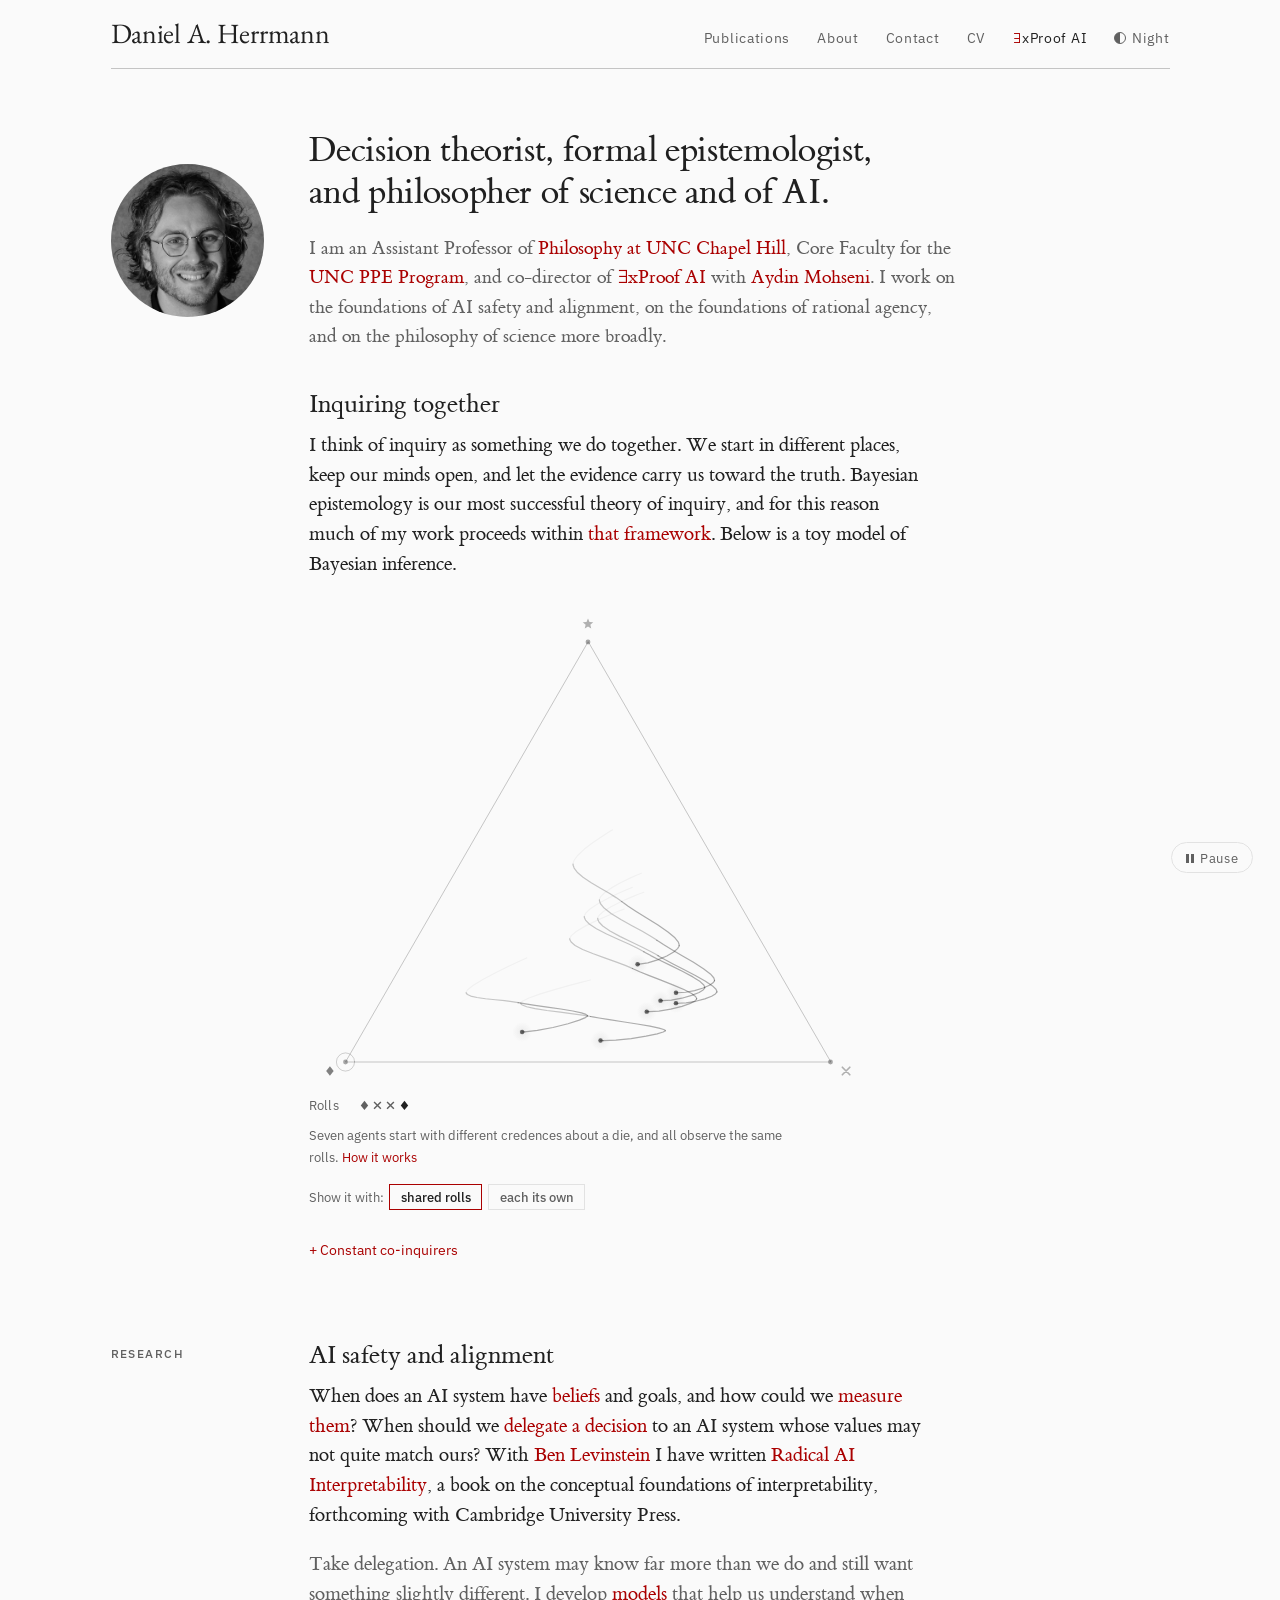
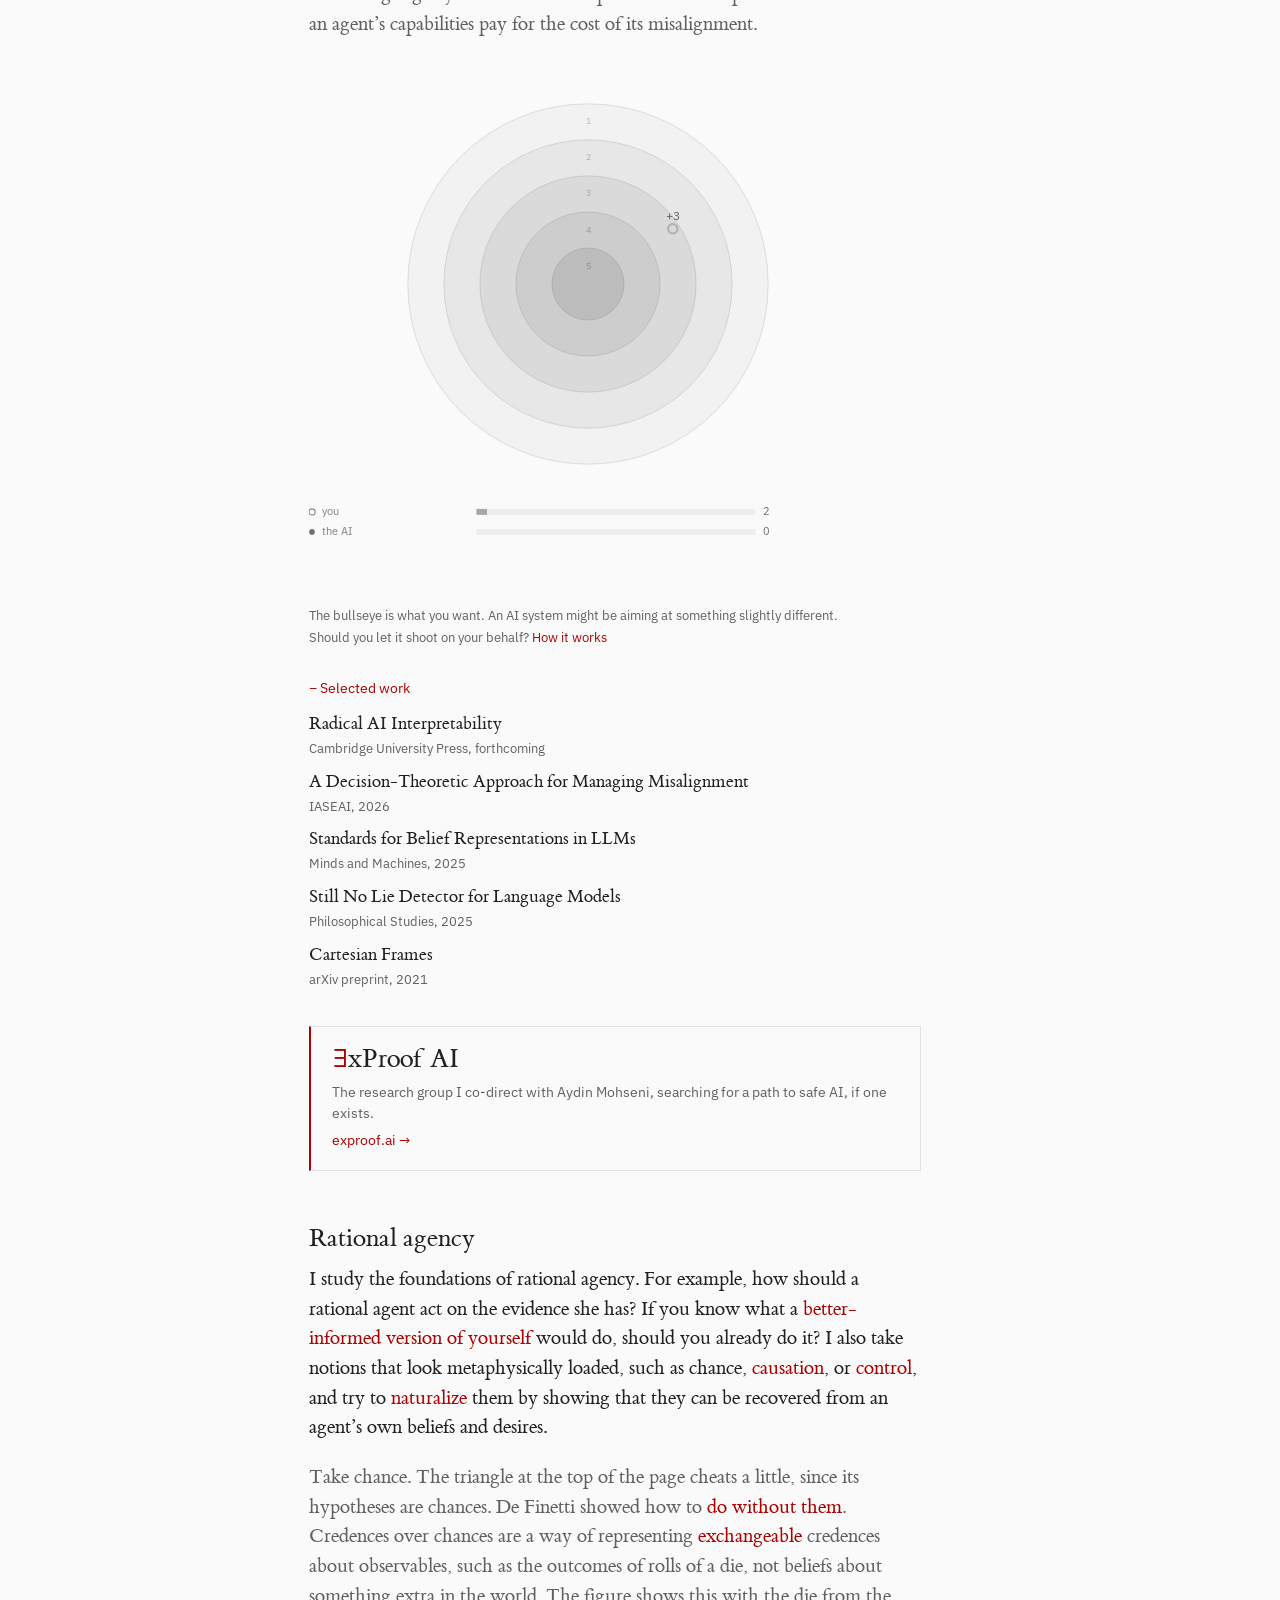
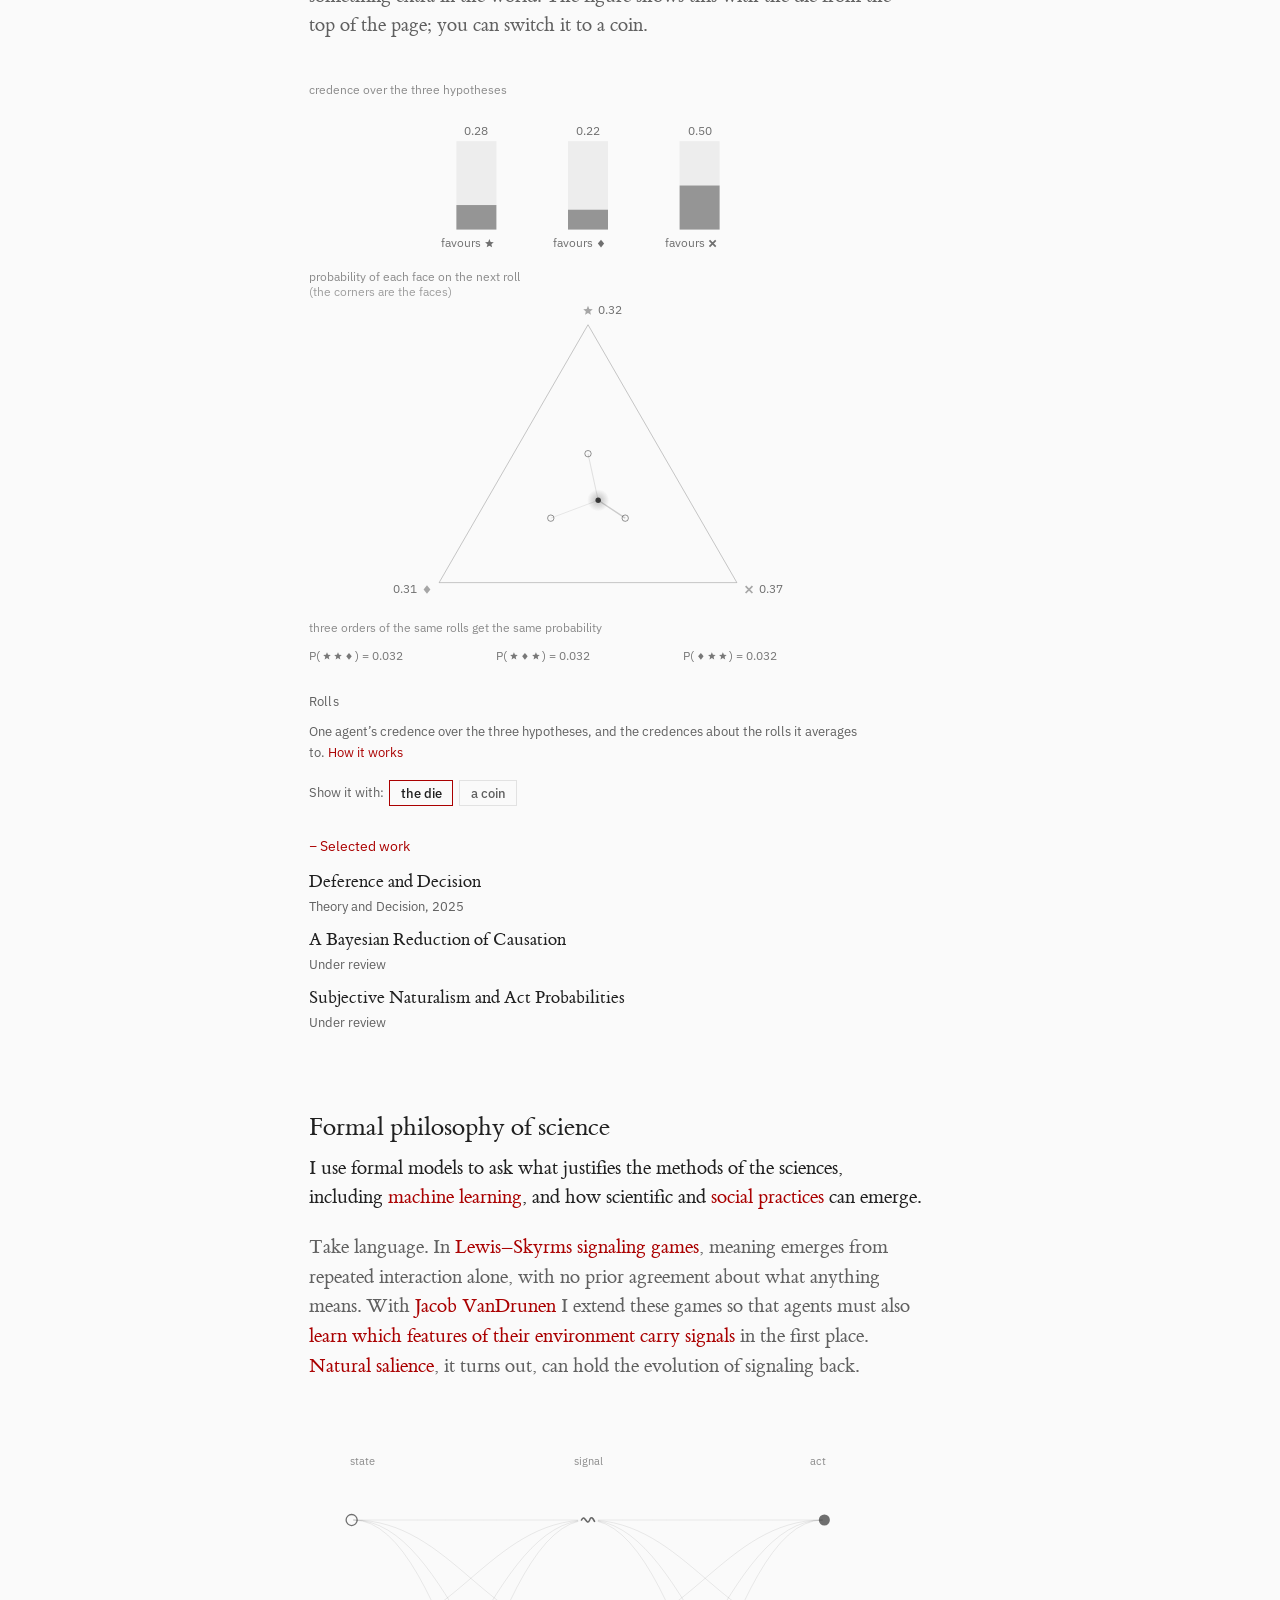
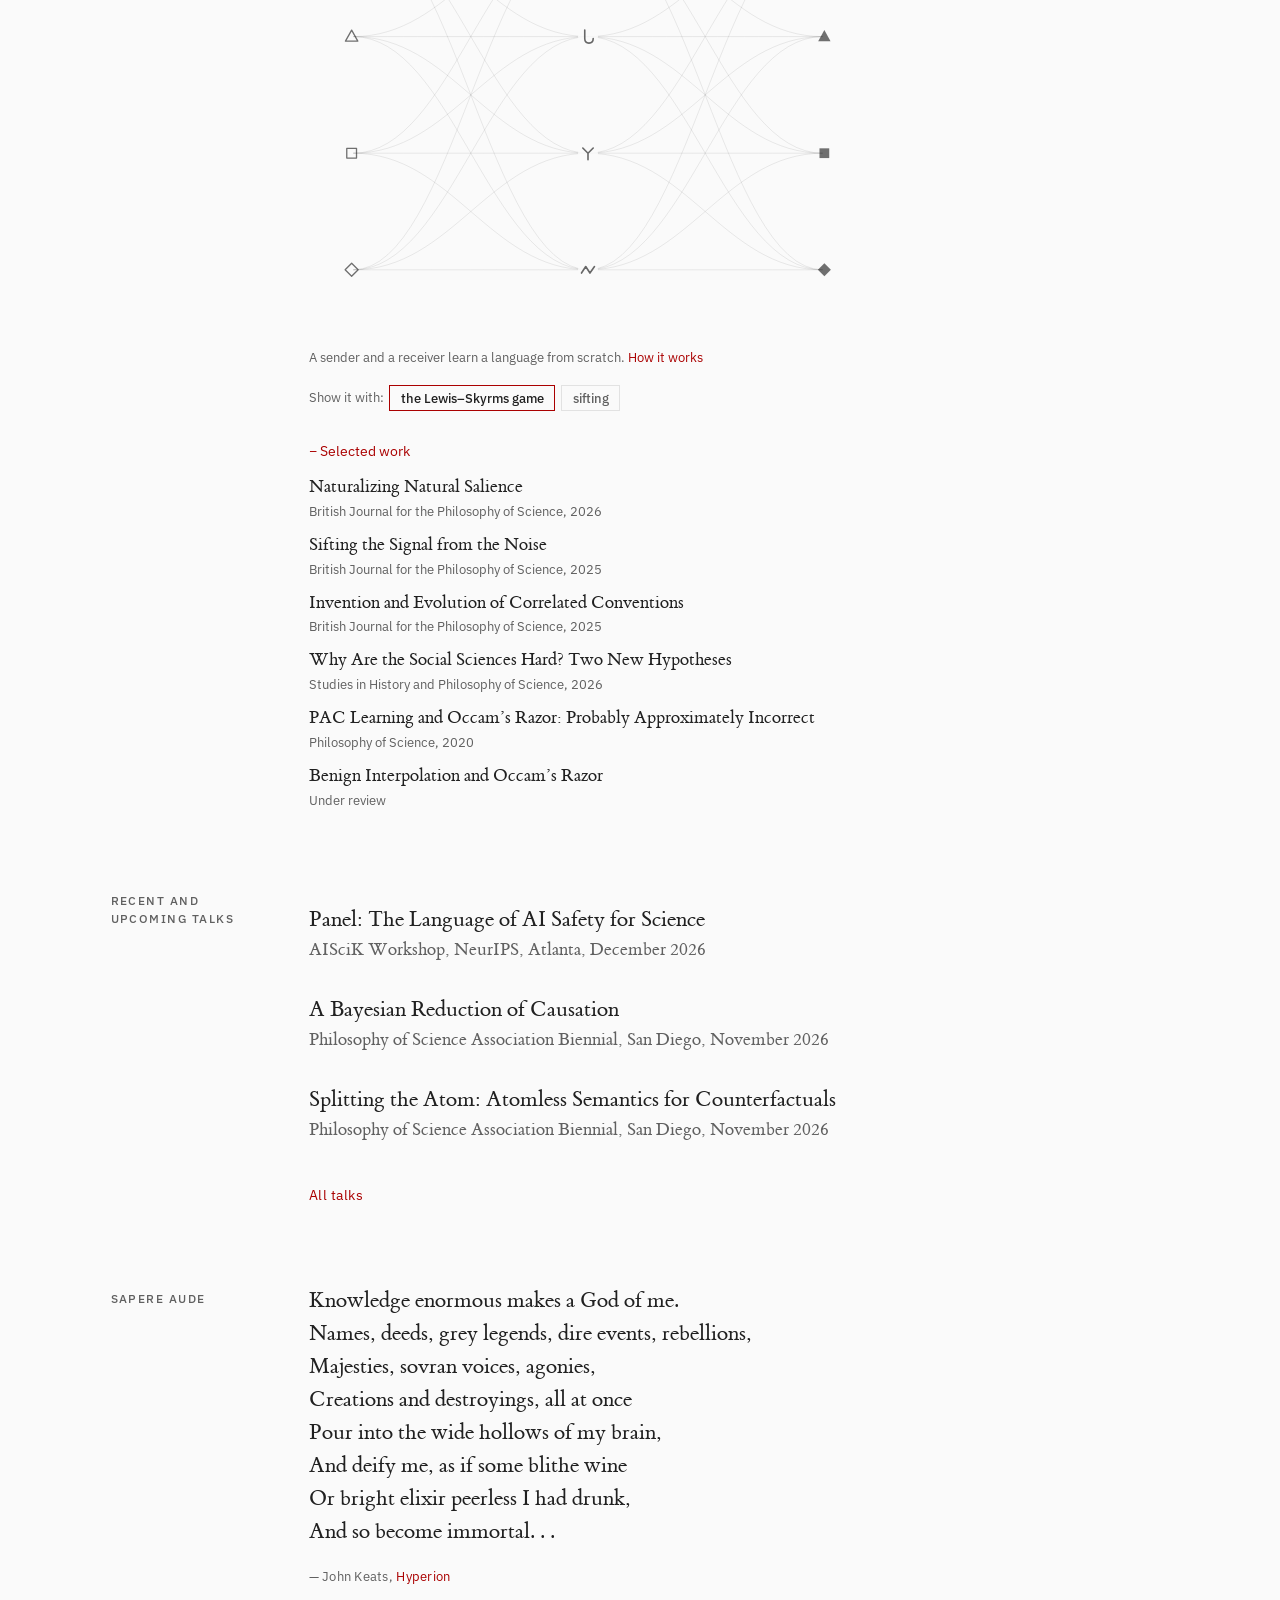
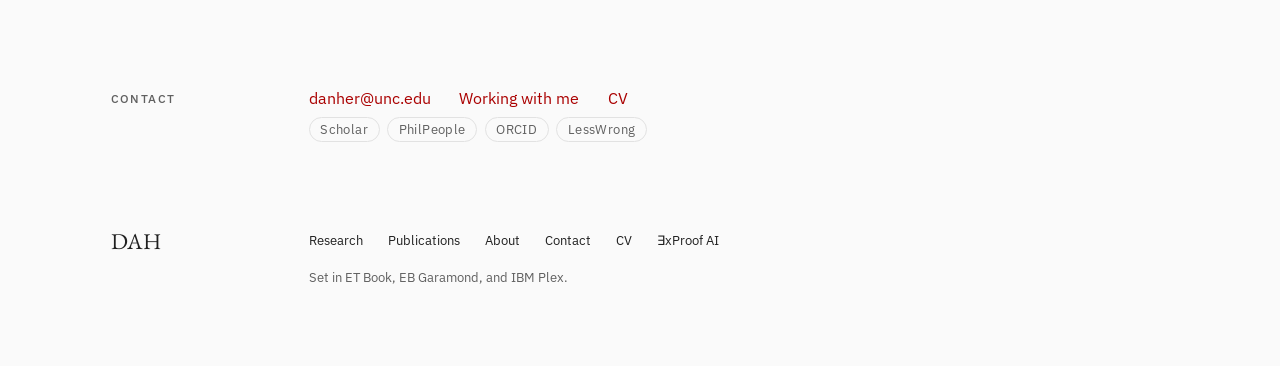
==== commit d562f0c3: "Pause / Play moves out of the nav: a corner pill on desktop, under the header on phones The nav is n" ====
--- a/index.html
+++ b/index.html
@@ -38,10 +38,10 @@
     <a href="assets/Herrmann_CV.pdf">CV</a>
     <a class="nav-xp" href="https://exproof.ai/"><span class="exists">∃</span>xProof AI</a>
     <button class="theme" type="button" data-theme-toggle><span class="theme-word">Night</span></button>
-    <button class="theme motion" type="button" data-motion-toggle aria-pressed="false"><span class="theme-word">Pause</span></button>
   </nav>
 </header>
 
+<button class="motion" type="button" data-motion-toggle aria-pressed="false"><span class="theme-word">Pause</span></button>
 <main>
 <section class="hero hero--home" aria-labelledby="hero-title">
   <img class="headshot" src="assets/img/daniel.jpg" alt="Daniel Herrmann">
--- a/assets/site.css
+++ b/assets/site.css
@@ -406,10 +406,14 @@
 .nav .theme::before { content: ""; display: inline-block; width: 0.72em; height: 0.72em; margin-right: 0.4em; vertical-align: -0.06em; border: 1px solid currentColor; border-radius: 50%; background: linear-gradient(90deg, currentColor 50%, transparent 50%); }
 /* On phones the switch sits beside the name, as a small labelled pill. */
 @media (max-width: 560px) { .masthead { position: relative; } .nav .theme { position: absolute; right: 0; top: 1.05rem; padding: 0.3rem 0.7rem; border: 1px solid var(--rule); border-radius: 999px; font-size: 0.74rem; color: var(--fg); } }
-/* Pause / Play: two bars, or a triangle once paused. On phones it sits in the nav row, not as a second pill. */
-.nav .motion::before { width: 0.62em; height: 0.72em; border: 0; border-radius: 0; background: linear-gradient(90deg, currentColor 0 35%, transparent 35% 65%, currentColor 65%); }
-html[data-motion] .nav .motion::before { width: 0.62em; background: currentColor; clip-path: polygon(0 0, 100% 50%, 0 100%); }
-@media (max-width: 560px) { .nav .motion { position: static; padding: 0.15rem 0; border: 0; border-radius: 0; font-size: inherit; color: var(--fg-2); } }
+/* Pause / Play for the figures (home page only): a small pill in the bottom-right corner, outside
+   the header, so the nav is the same on every page. Two bars, or a triangle once paused. */
+.motion { position: fixed; right: 1.5rem; bottom: 1.5rem; z-index: 5; font-family: var(--sans); font-size: 0.74rem; letter-spacing: 0.05em; padding: 0.3rem 0.75rem; border: 1px solid var(--rule); border-radius: 999px; background: var(--bg); color: var(--fg-2); cursor: pointer; }
+.motion:hover { color: var(--fg); }
+.motion::before { content: ""; display: inline-block; width: 0.62em; height: 0.72em; margin-right: 0.45em; vertical-align: -0.06em; background: linear-gradient(90deg, currentColor 0 35%, transparent 35% 65%, currentColor 65%); }
+html[data-motion] .motion::before { background: currentColor; clip-path: polygon(0 0, 100% 50%, 0 100%); }
+@media (max-width: 560px) { .motion { position: static; display: block; margin: 1rem 0 0 auto; } } /* on phones the header scrolls away too, so it sits at the top of the page like Night */
+@media print { .motion { display: none; } }
 /* About: a small round headshot beside the opening line. */
 .headshot { width: 5.6rem; height: 5.6rem; border-radius: 50%; object-fit: cover; filter: grayscale(0.15); }
 /* The portrait fills the left rail, the column the section labels use, centred on the text beside it. */
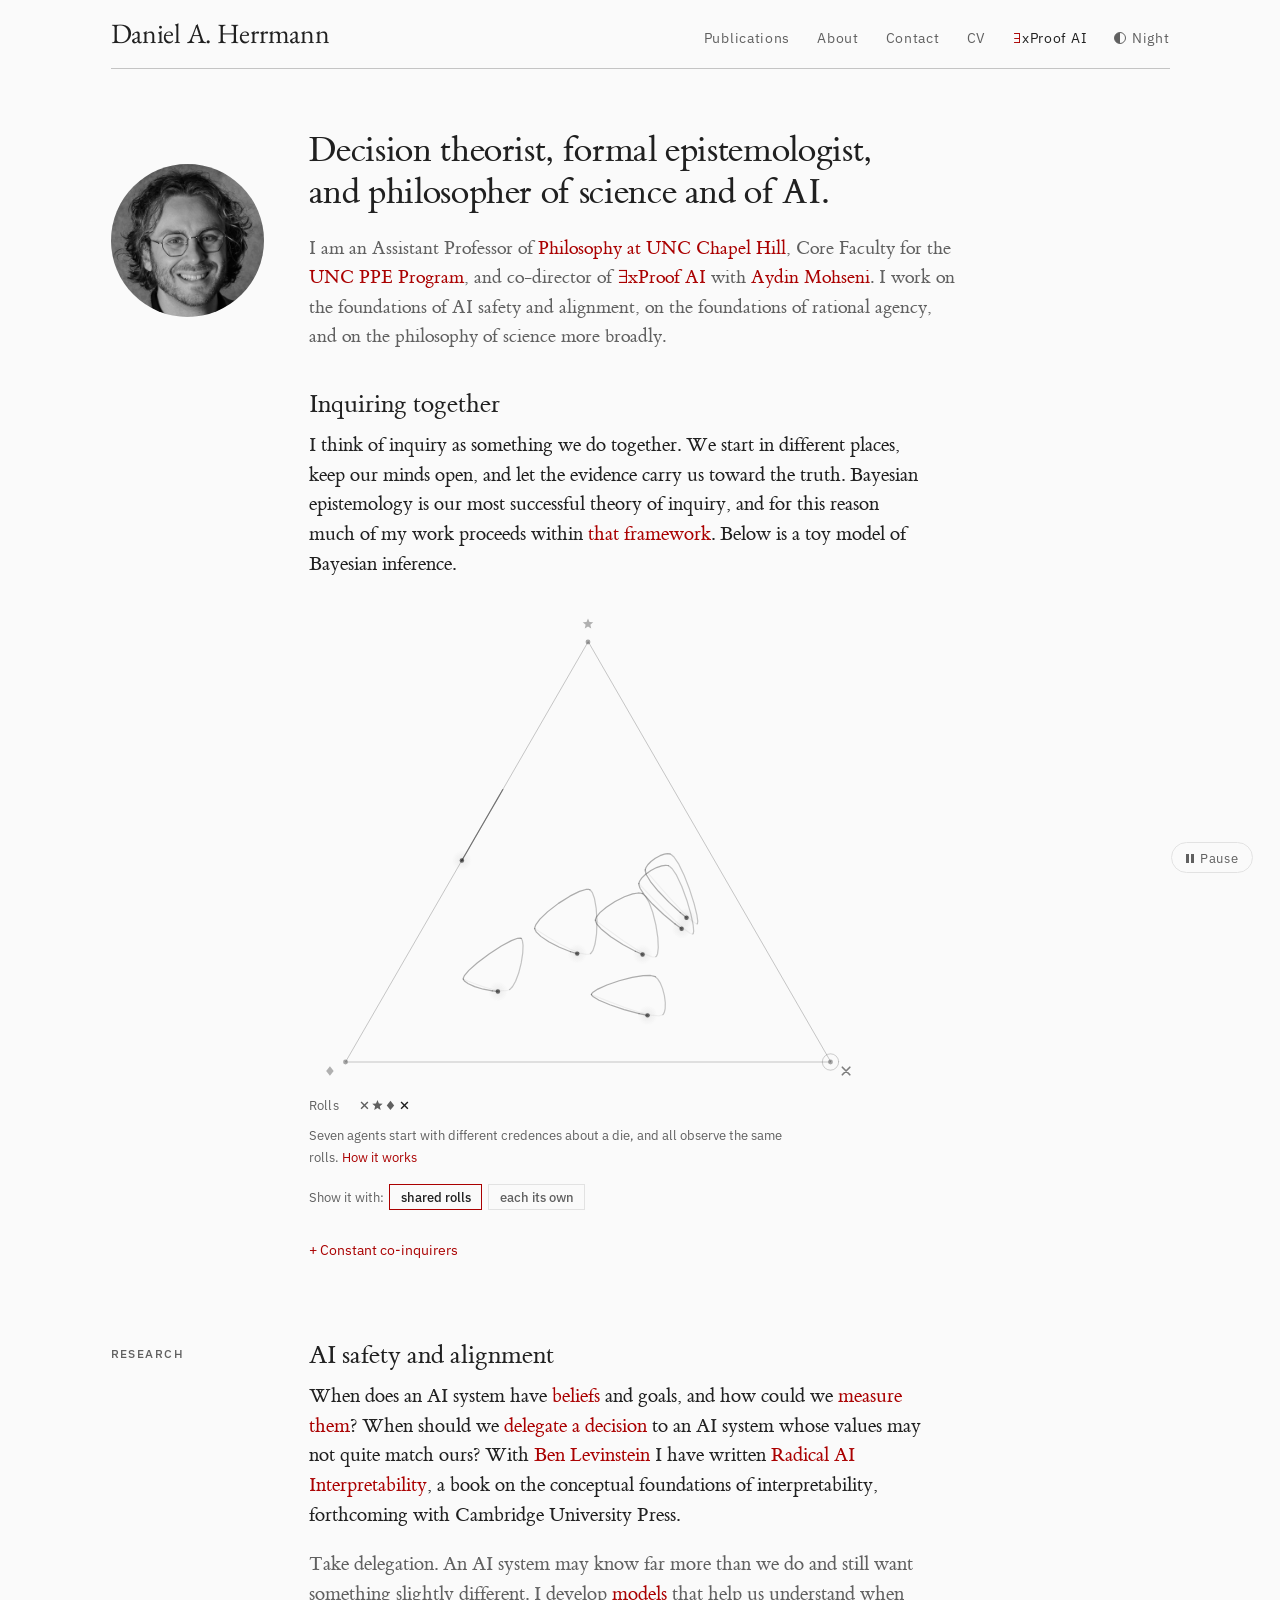
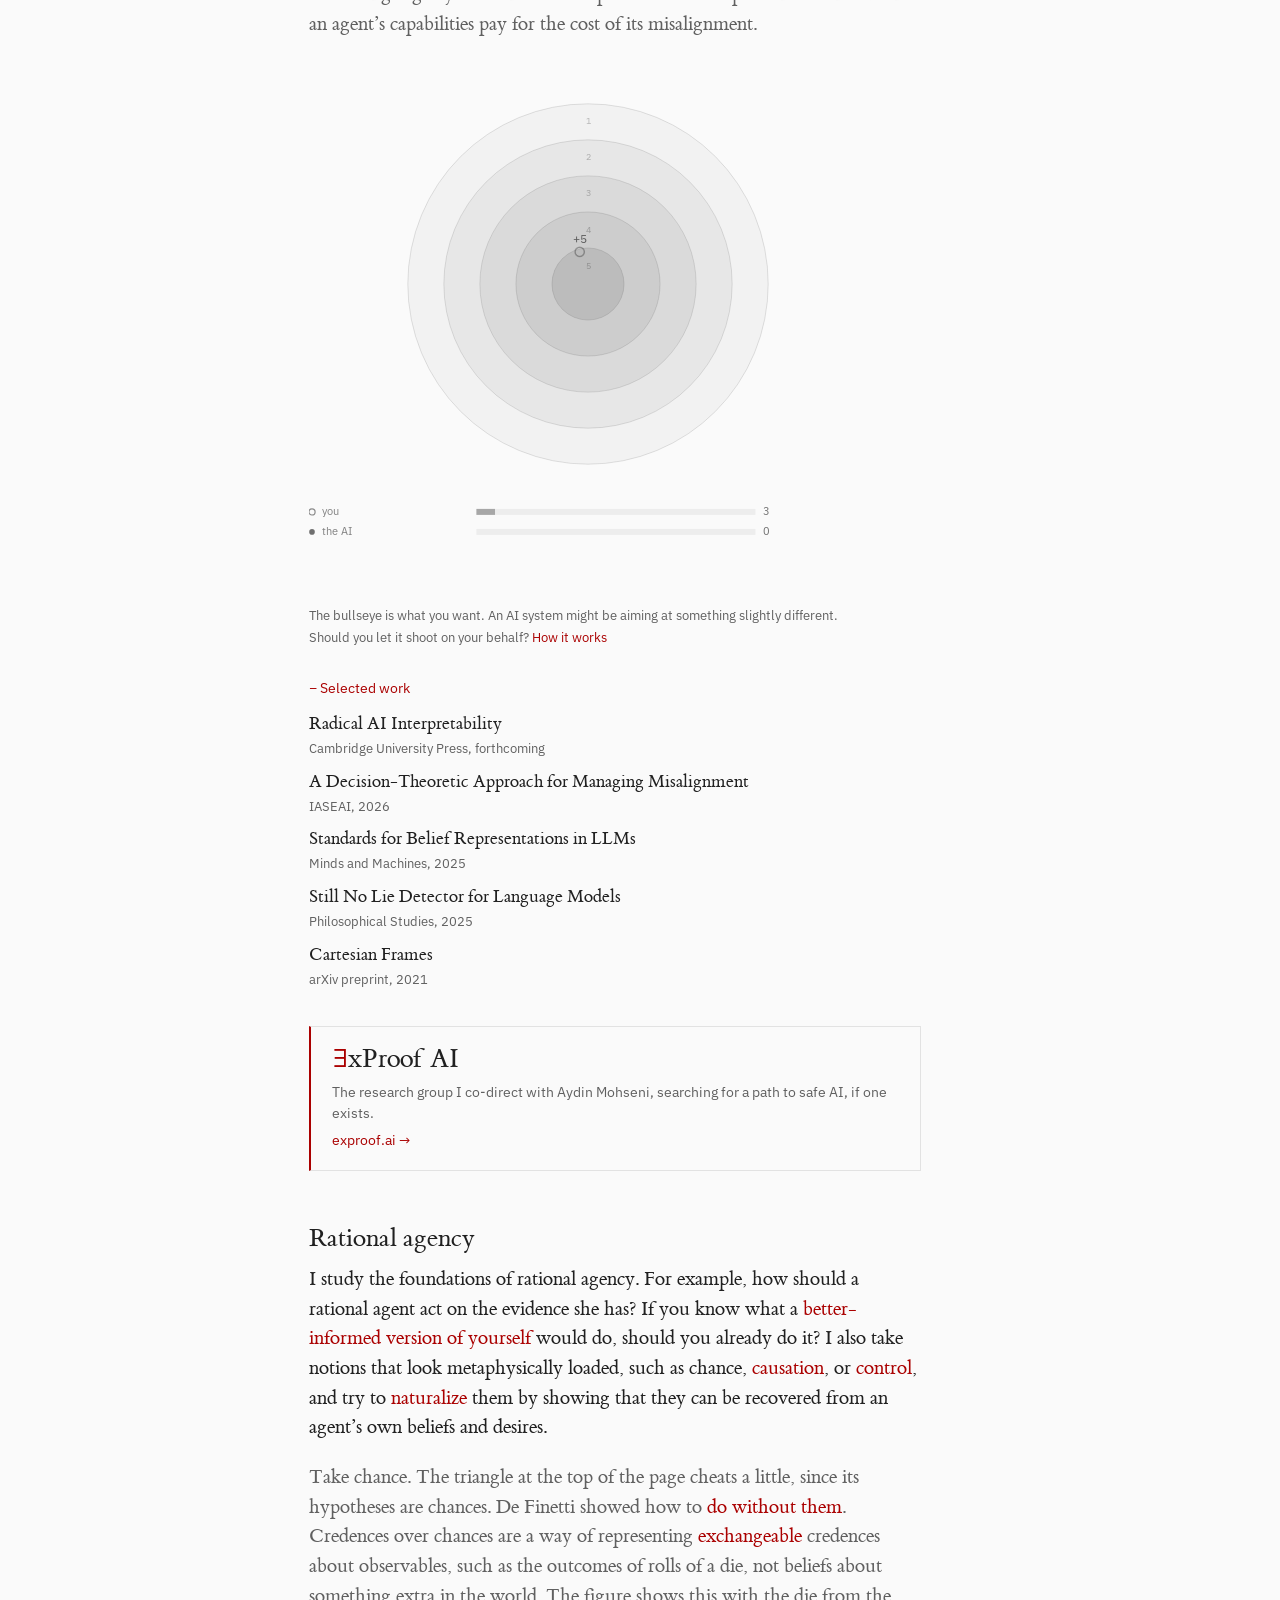
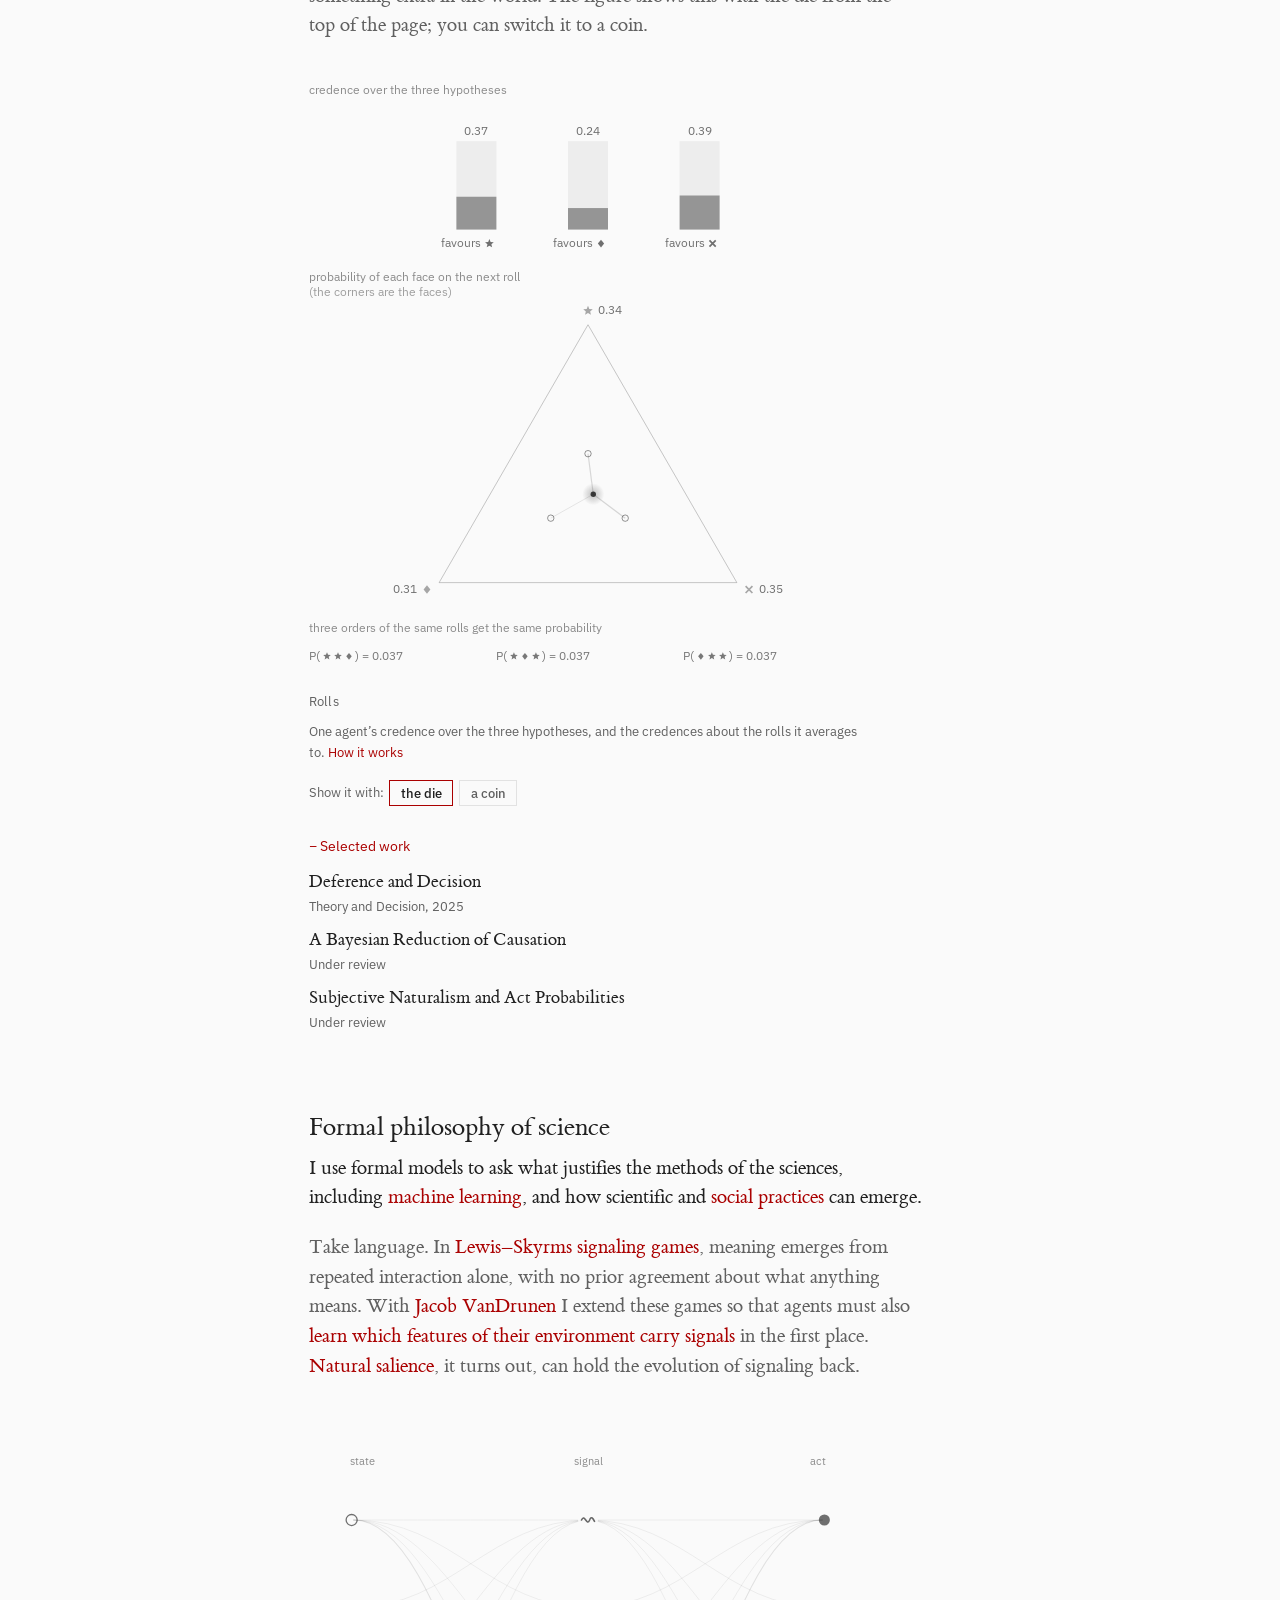
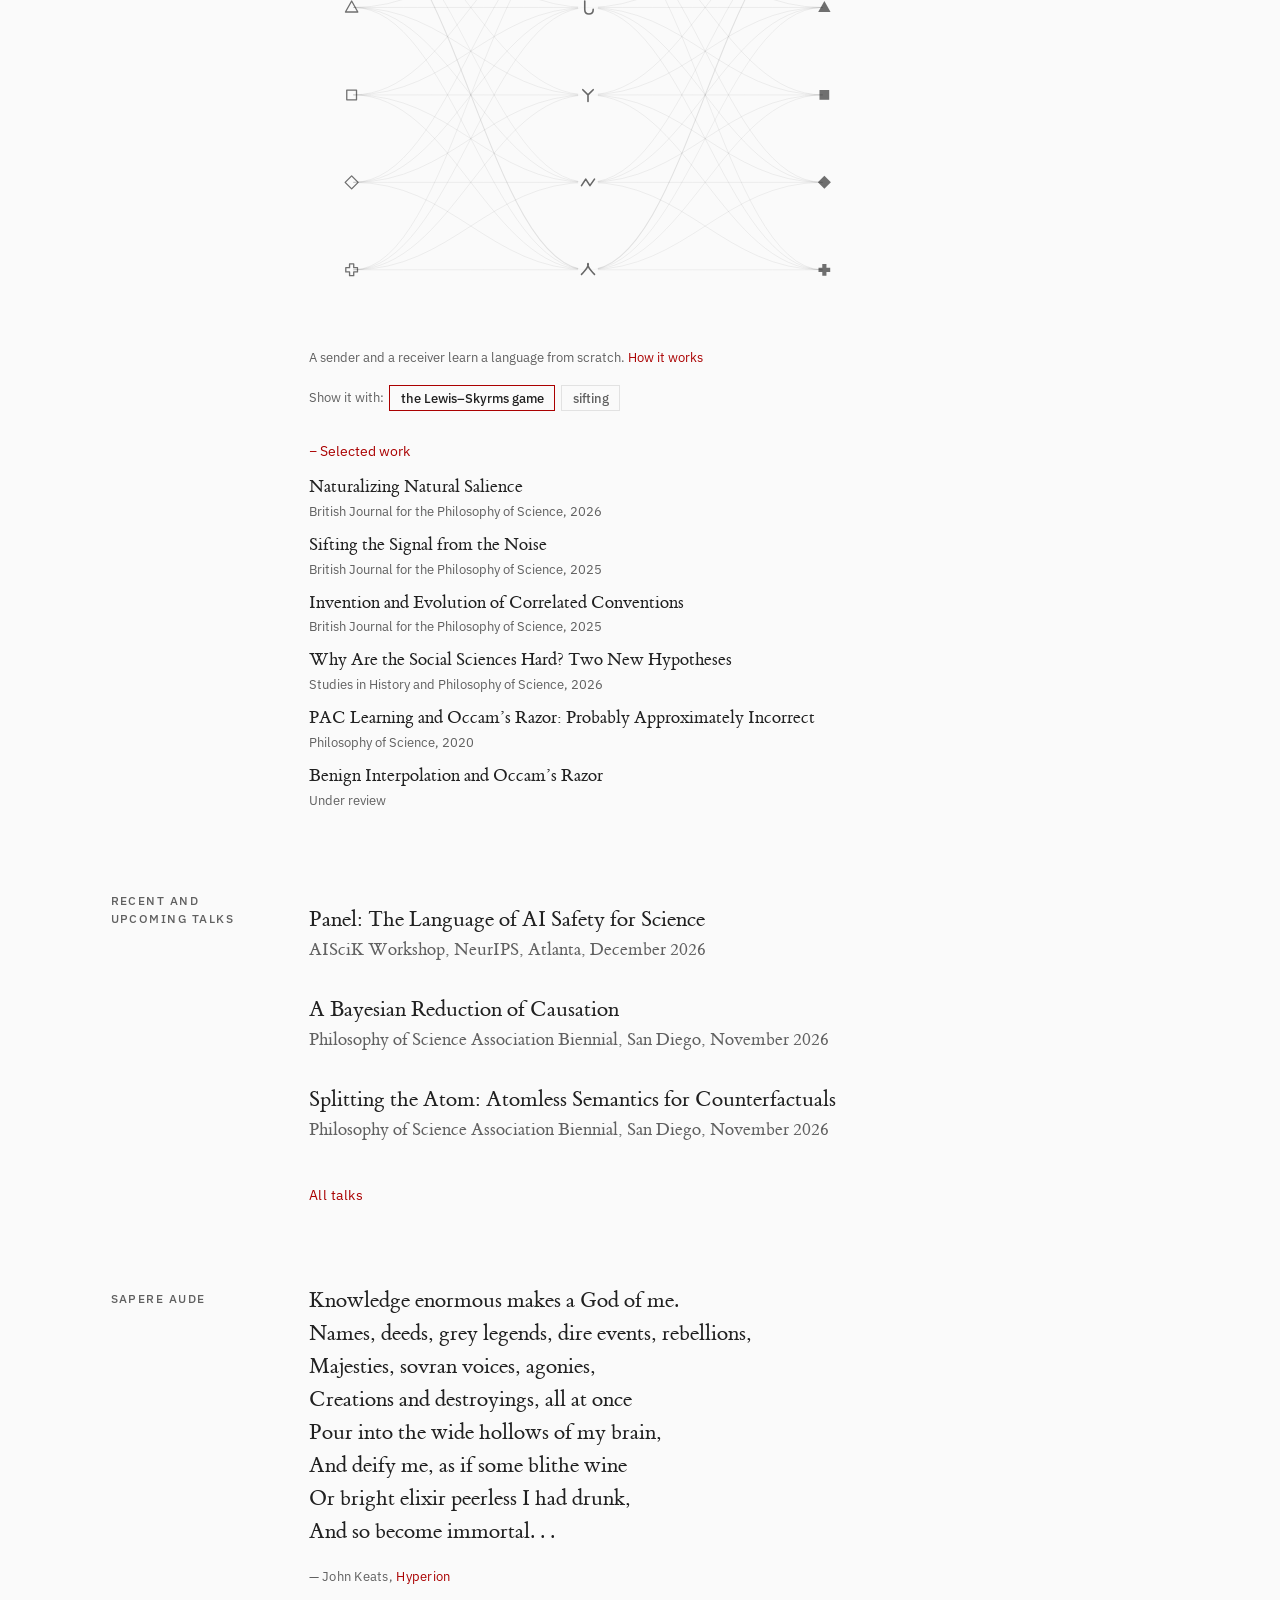
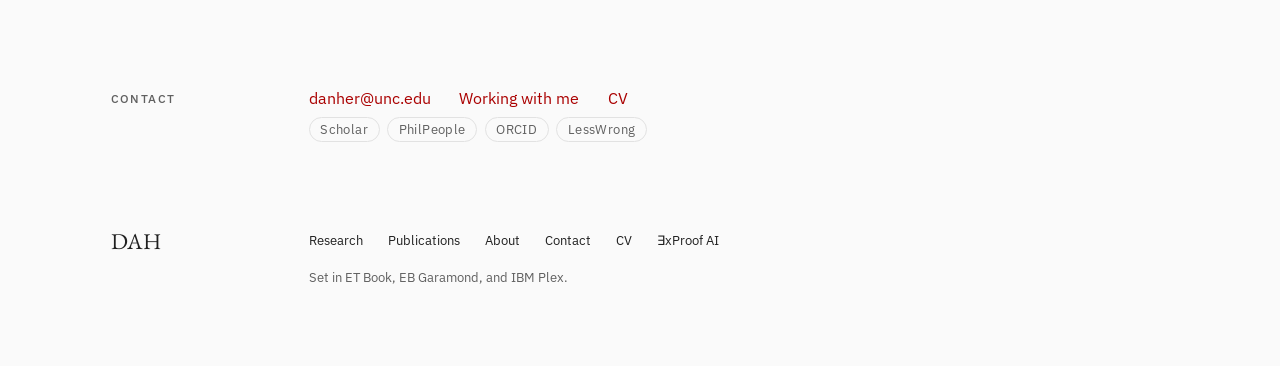
==== commit e89aeed6: "Keats attribution links to Hyperion Book III, where the quoted lines are The Poetry Foundation page " ====
--- a/index.html
+++ b/index.html
@@ -162,7 +162,7 @@
     And <a href="http://www.vavatch.co.uk/books/banks/cultnote.htm">deify me</a>, as if some blithe wine<br>
     Or <a href="https://www.gutenberg.org/files/718/718-h/718-h.htm">bright elixir peerless</a> I had drunk,<br>
     <a href="https://repositorio.ufsc.br/bitstream/handle/123456789/157358/The%20Mortal%20Immortal%20-%20Mary%20Shelley.pdf?sequence=1&amp;isAllowed=y">And so become immortal</a>. . .</p>
-    <p class="attrib">— John Keats, <a href="https://www.poetryfoundation.org/poems/44473/hyperion">Hyperion</a></p>
+    <p class="attrib">— John Keats, <a href="https://johnkeats.uvic.ca/poem_hyperion_a_fragment_book_iii.html">Hyperion</a></p>
   </div>
 </section>
 <section class="section" id="contact" aria-labelledby="h-contact">
--- a/assets/site.css
+++ b/assets/site.css
@@ -114,6 +114,9 @@
 .page-head .contents span { white-space: nowrap; }
 .page-head .contents a { color: var(--fg); }
 .page-head .contents a:hover { color: var(--red-hover); }
+.page-head .access { margin: 0.3rem 0 0; max-width: none; font-family: var(--sans); font-size: 0.8rem; letter-spacing: 0.02em; line-height: 1.8; color: var(--fg-2); }
+.page-head .access a { color: var(--fg); }
+.page-head .access a:hover { color: var(--red-hover); }
 
 .eyebrow, .label { font-family: var(--sans); font-size: 0.68rem; font-weight: 500; letter-spacing: 0.12em; text-transform: uppercase; color: var(--fg-2); line-height: 1.5; margin: 0; }
 
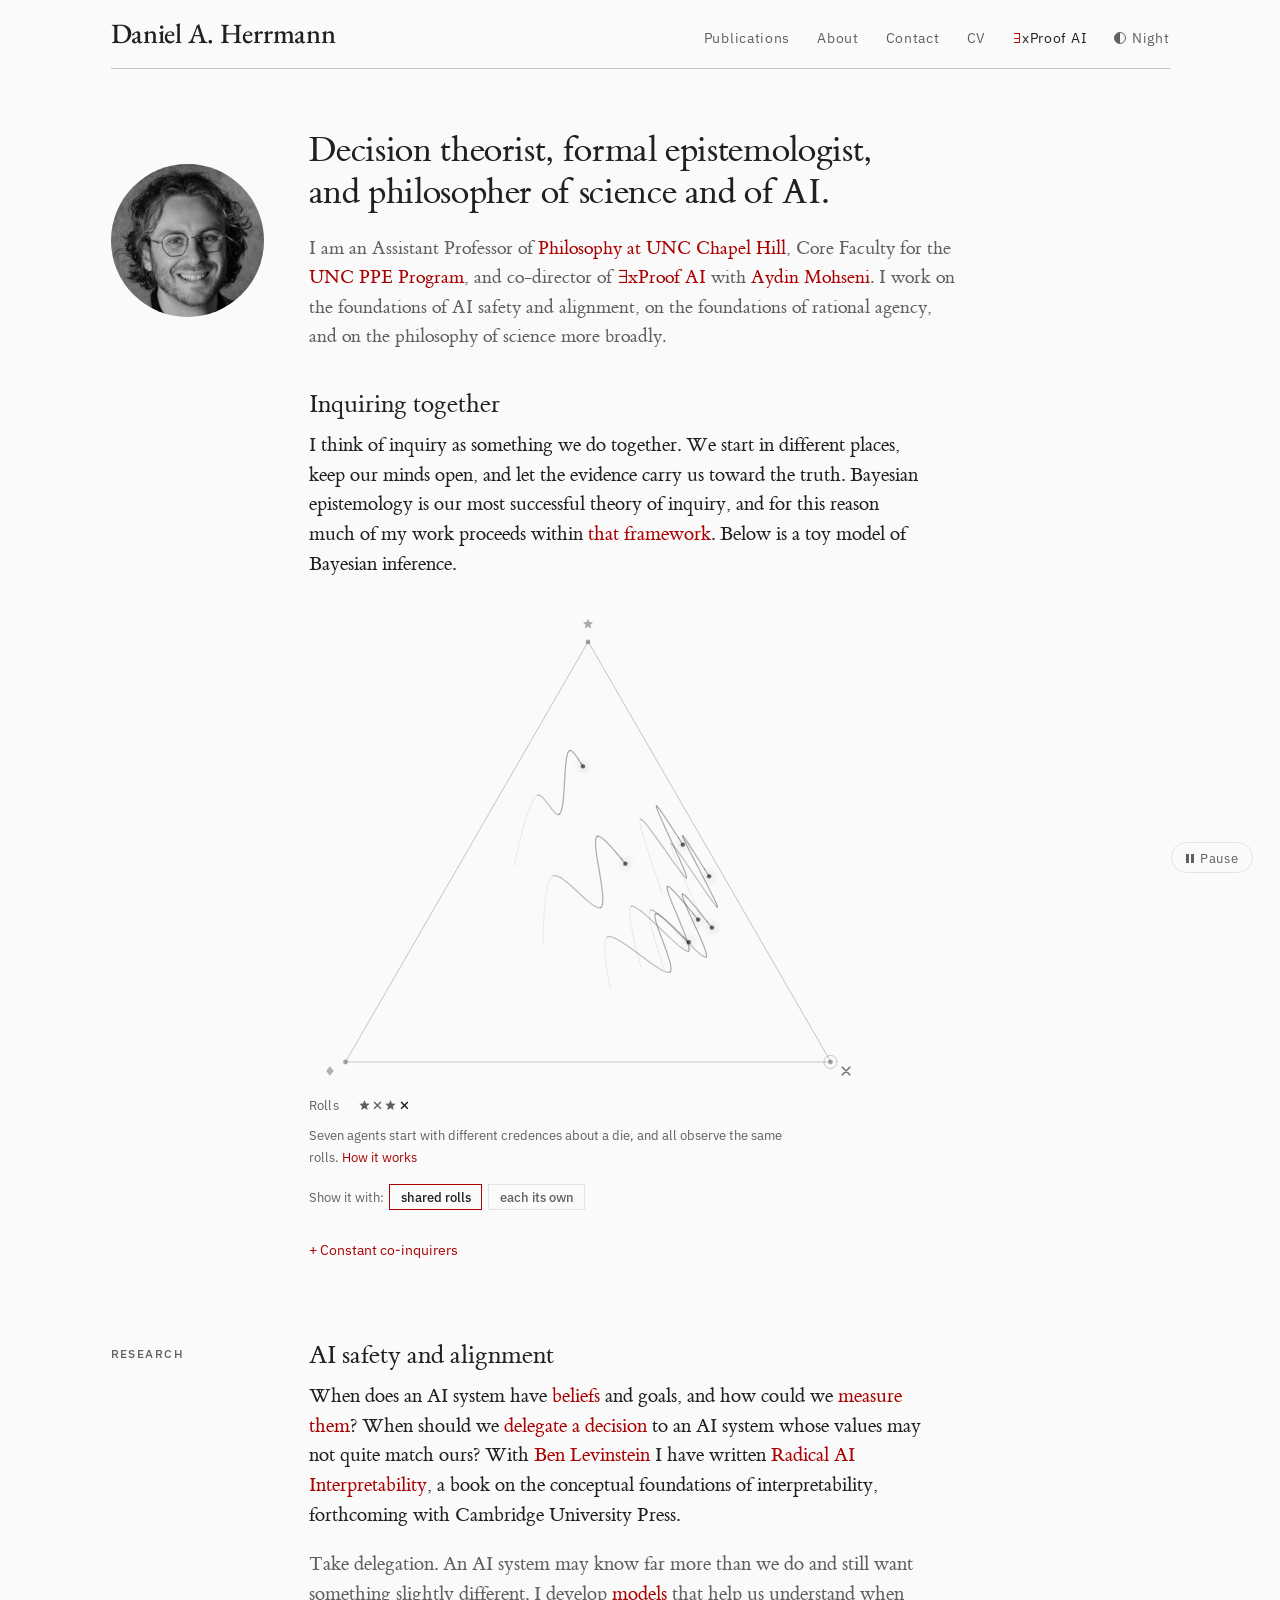
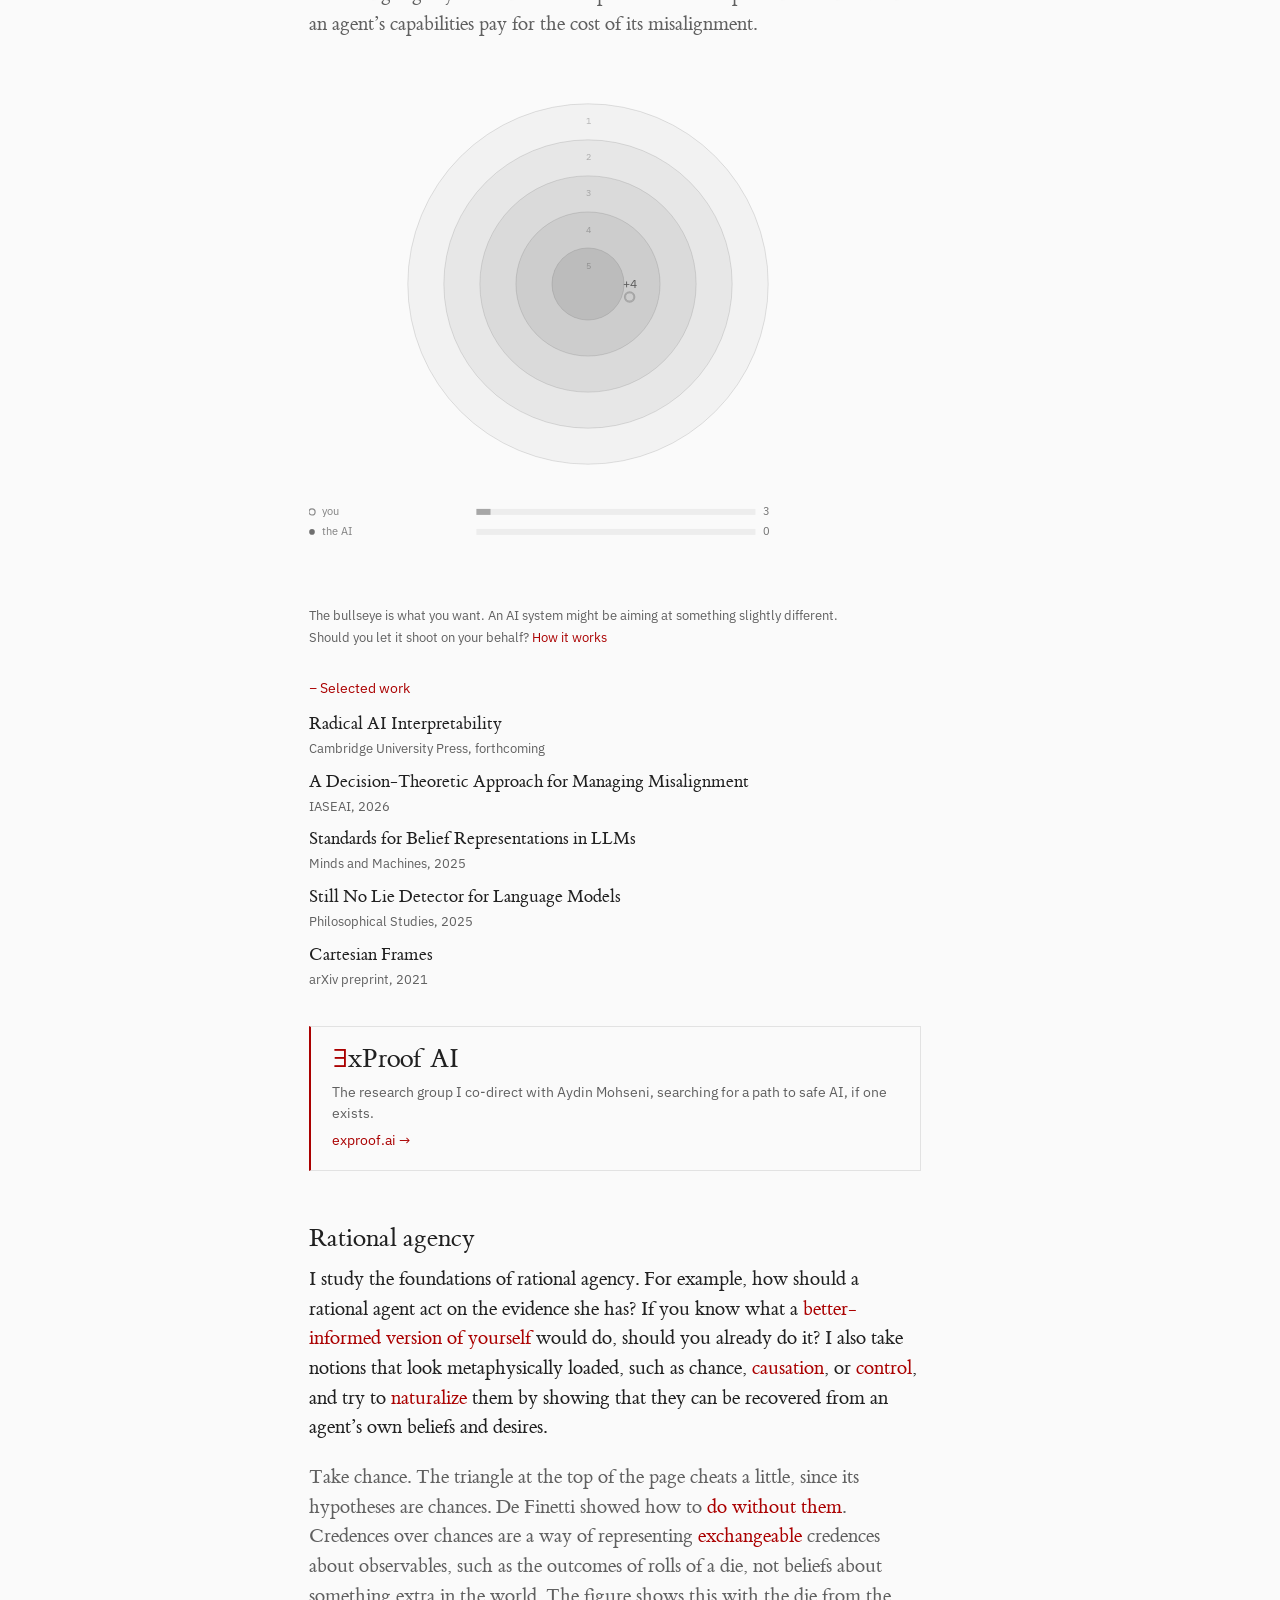
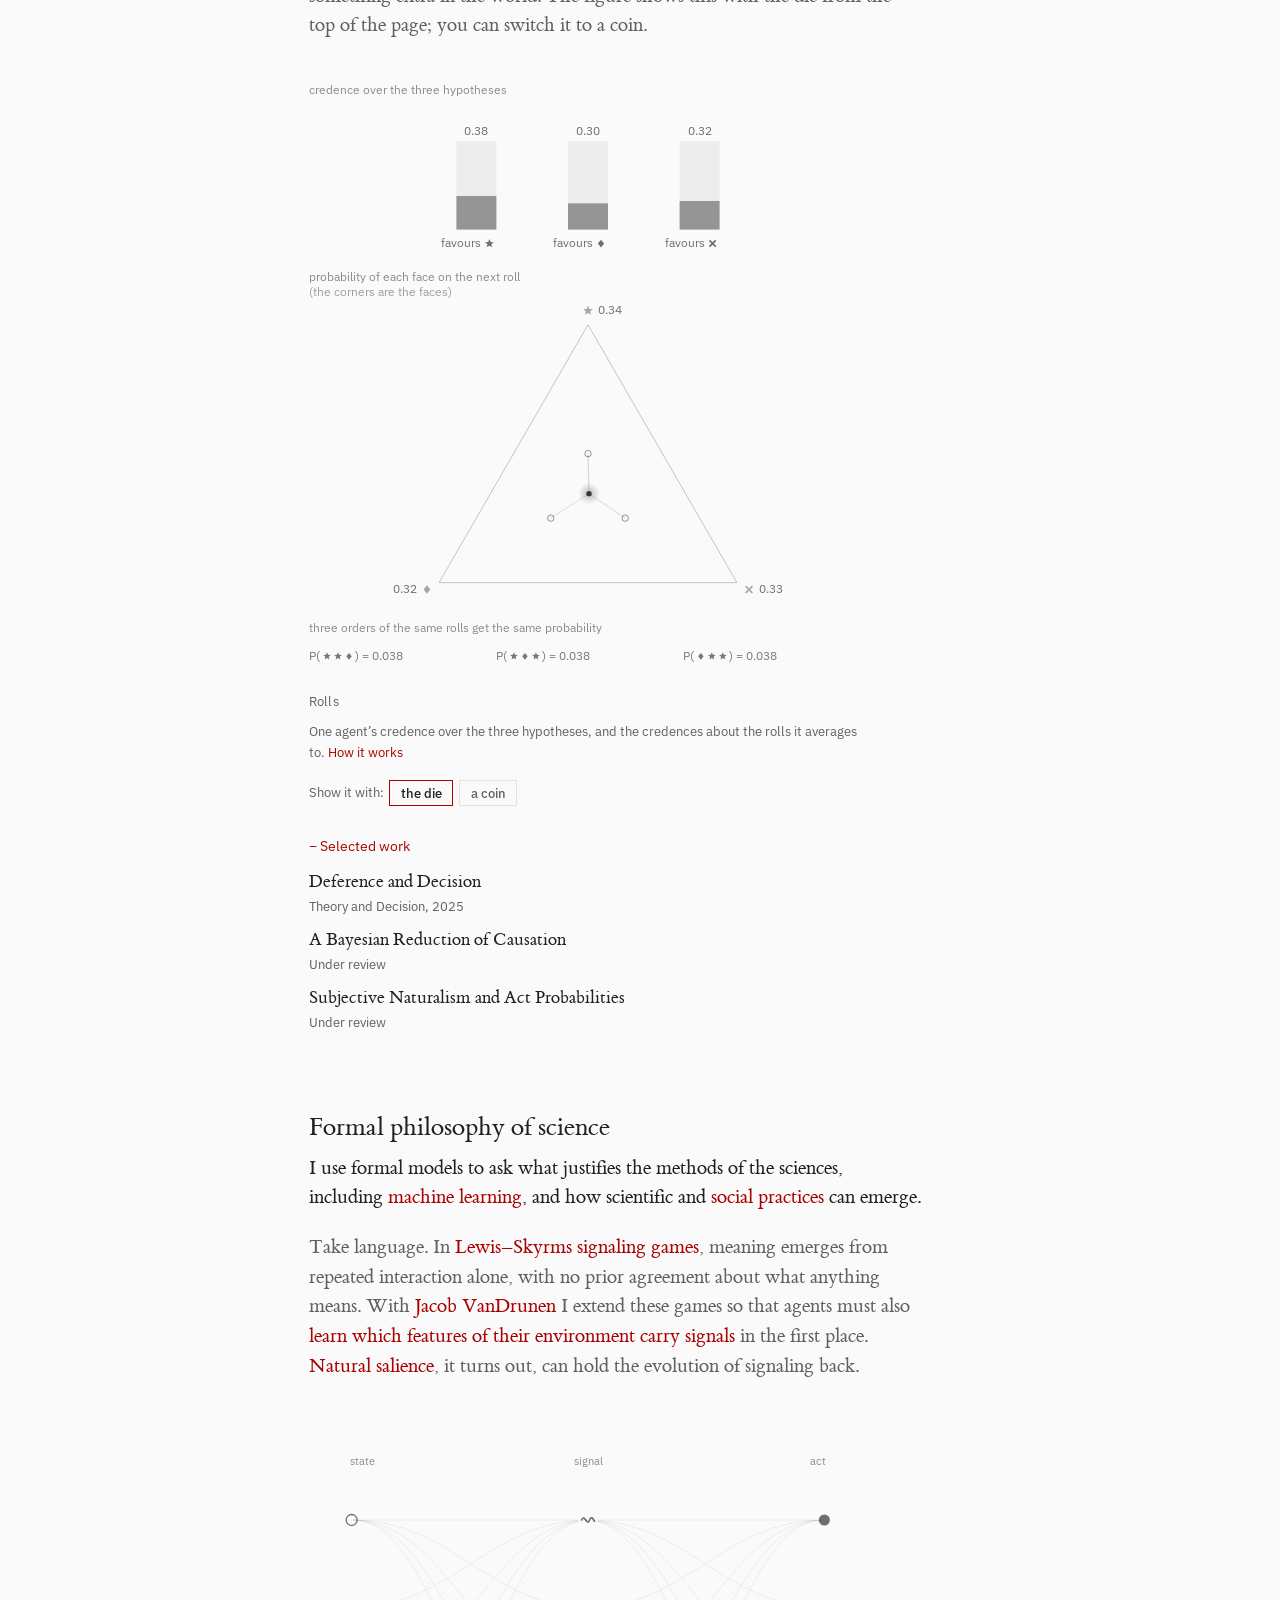
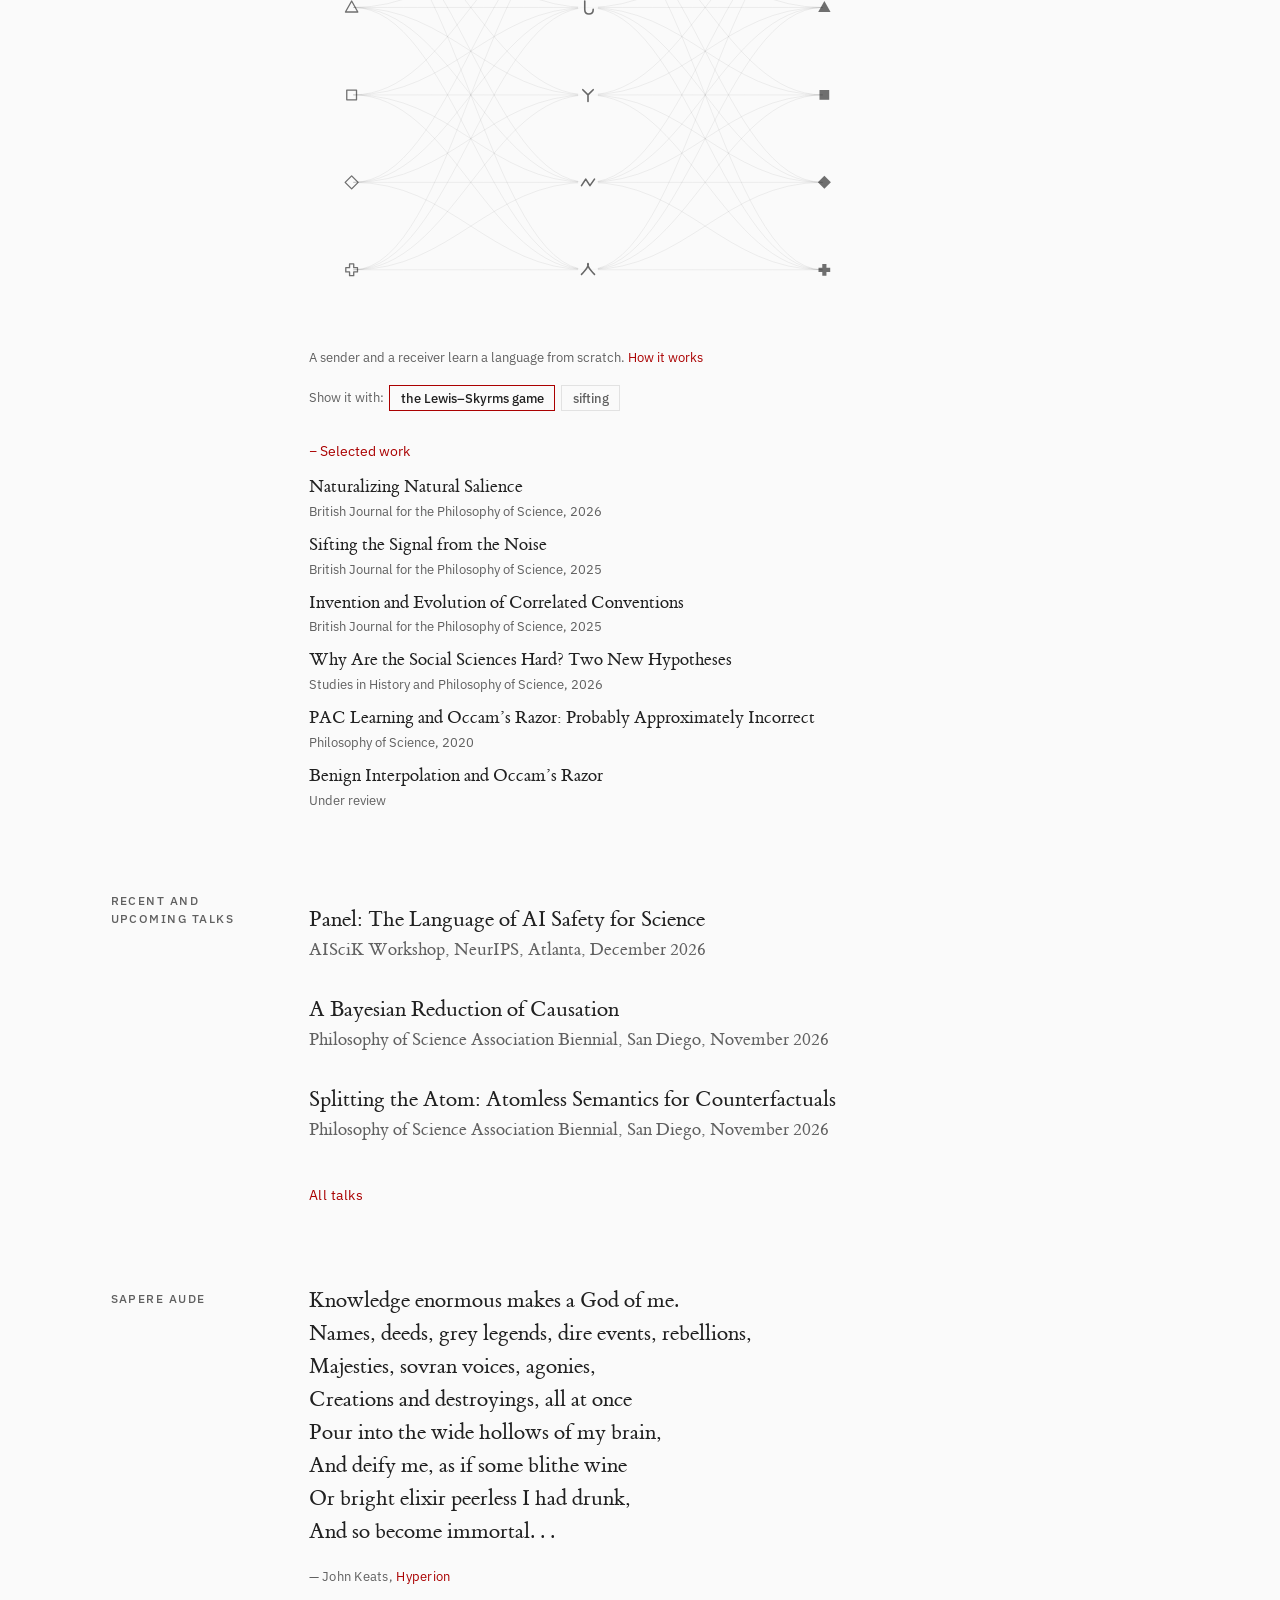
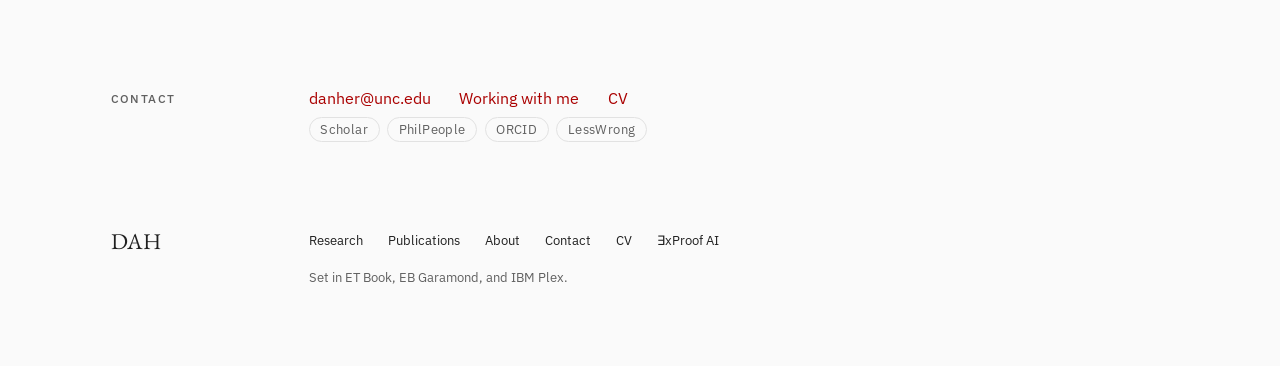
==== commit 19bcb1f3: "Wordmark in EB Garamond Medium (500), a touch heavier Co-Authored-By: Claude Opus 5.5 <noreply@anthr" ====
--- a/index.html
+++ b/index.html
@@ -22,7 +22,7 @@
 <link rel="apple-touch-icon" href="assets/apple-touch-icon.png">
 <link rel="preconnect" href="https://fonts.googleapis.com">
 <link rel="preconnect" href="https://fonts.gstatic.com" crossorigin>
-<link rel="stylesheet" href="https://fonts.googleapis.com/css2?family=EB+Garamond:ital@0;1&family=IBM+Plex+Mono&family=IBM+Plex+Sans:wght@400;500&display=swap">
+<link rel="stylesheet" href="https://fonts.googleapis.com/css2?family=EB+Garamond:ital,wght@0,400;0,500;1,400&family=IBM+Plex+Mono&family=IBM+Plex+Sans:wght@400;500&display=swap">
 <link rel="stylesheet" href="assets/site.css">
 <script src="assets/prefs.js"></script>
 </head>
--- a/assets/site.css
+++ b/assets/site.css
@@ -87,7 +87,7 @@
   -webkit-backdrop-filter: blur(6px); backdrop-filter: blur(6px);
   border-bottom: 1px solid color-mix(in srgb, var(--fg-2) 35%, transparent);
 }
-.wordmark { font-family: var(--display); font-size: 1.55rem; line-height: 1; letter-spacing: -0.01em; color: var(--fg); white-space: nowrap; }
+.wordmark { font-family: var(--display); font-weight: 500; font-size: 1.55rem; line-height: 1; letter-spacing: -0.01em; color: var(--fg); white-space: nowrap; }
 .wordmark i { font-style: italic; padding-inline: 0.02em 0.06em; }
 .wordmark:hover { color: var(--red-bright); }
 .nav { display: flex; flex-wrap: wrap; gap: 0.35rem 1.5rem; font-family: var(--sans); font-size: 0.78rem; letter-spacing: 0.05em; }
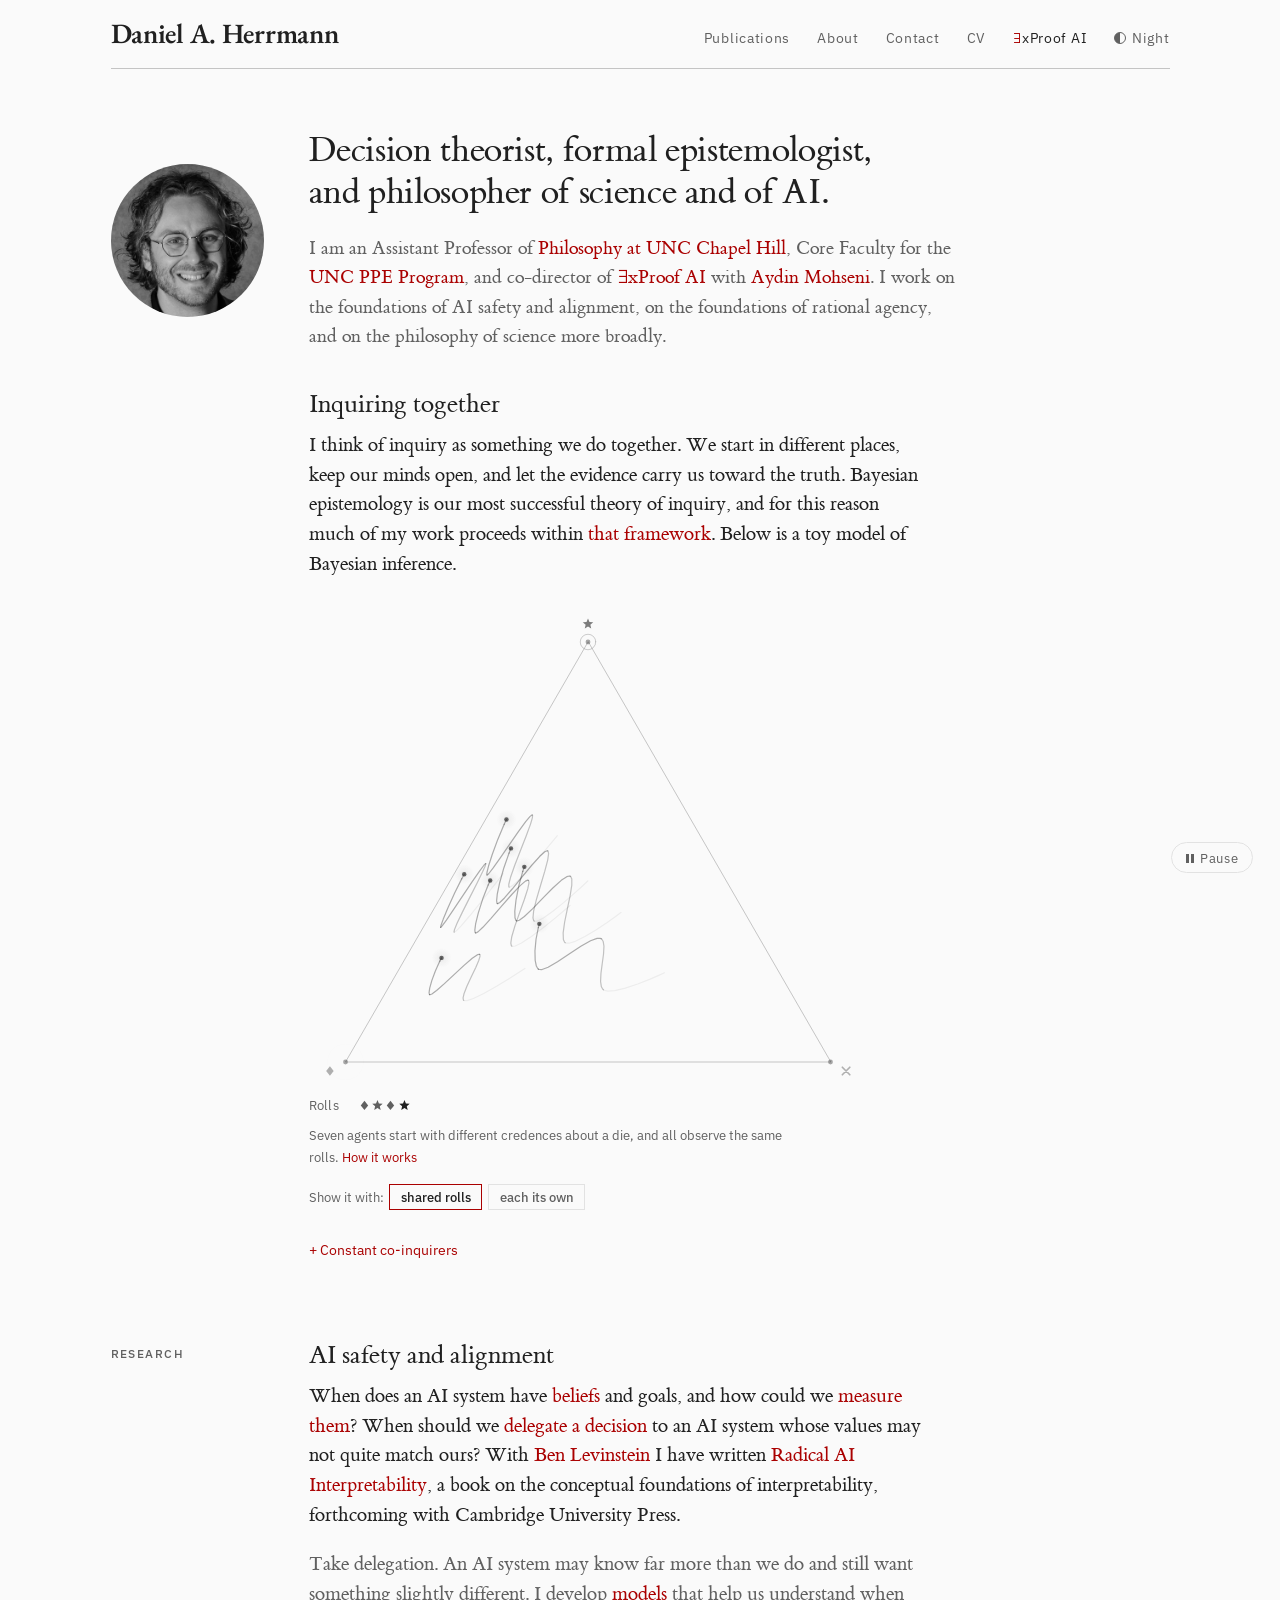
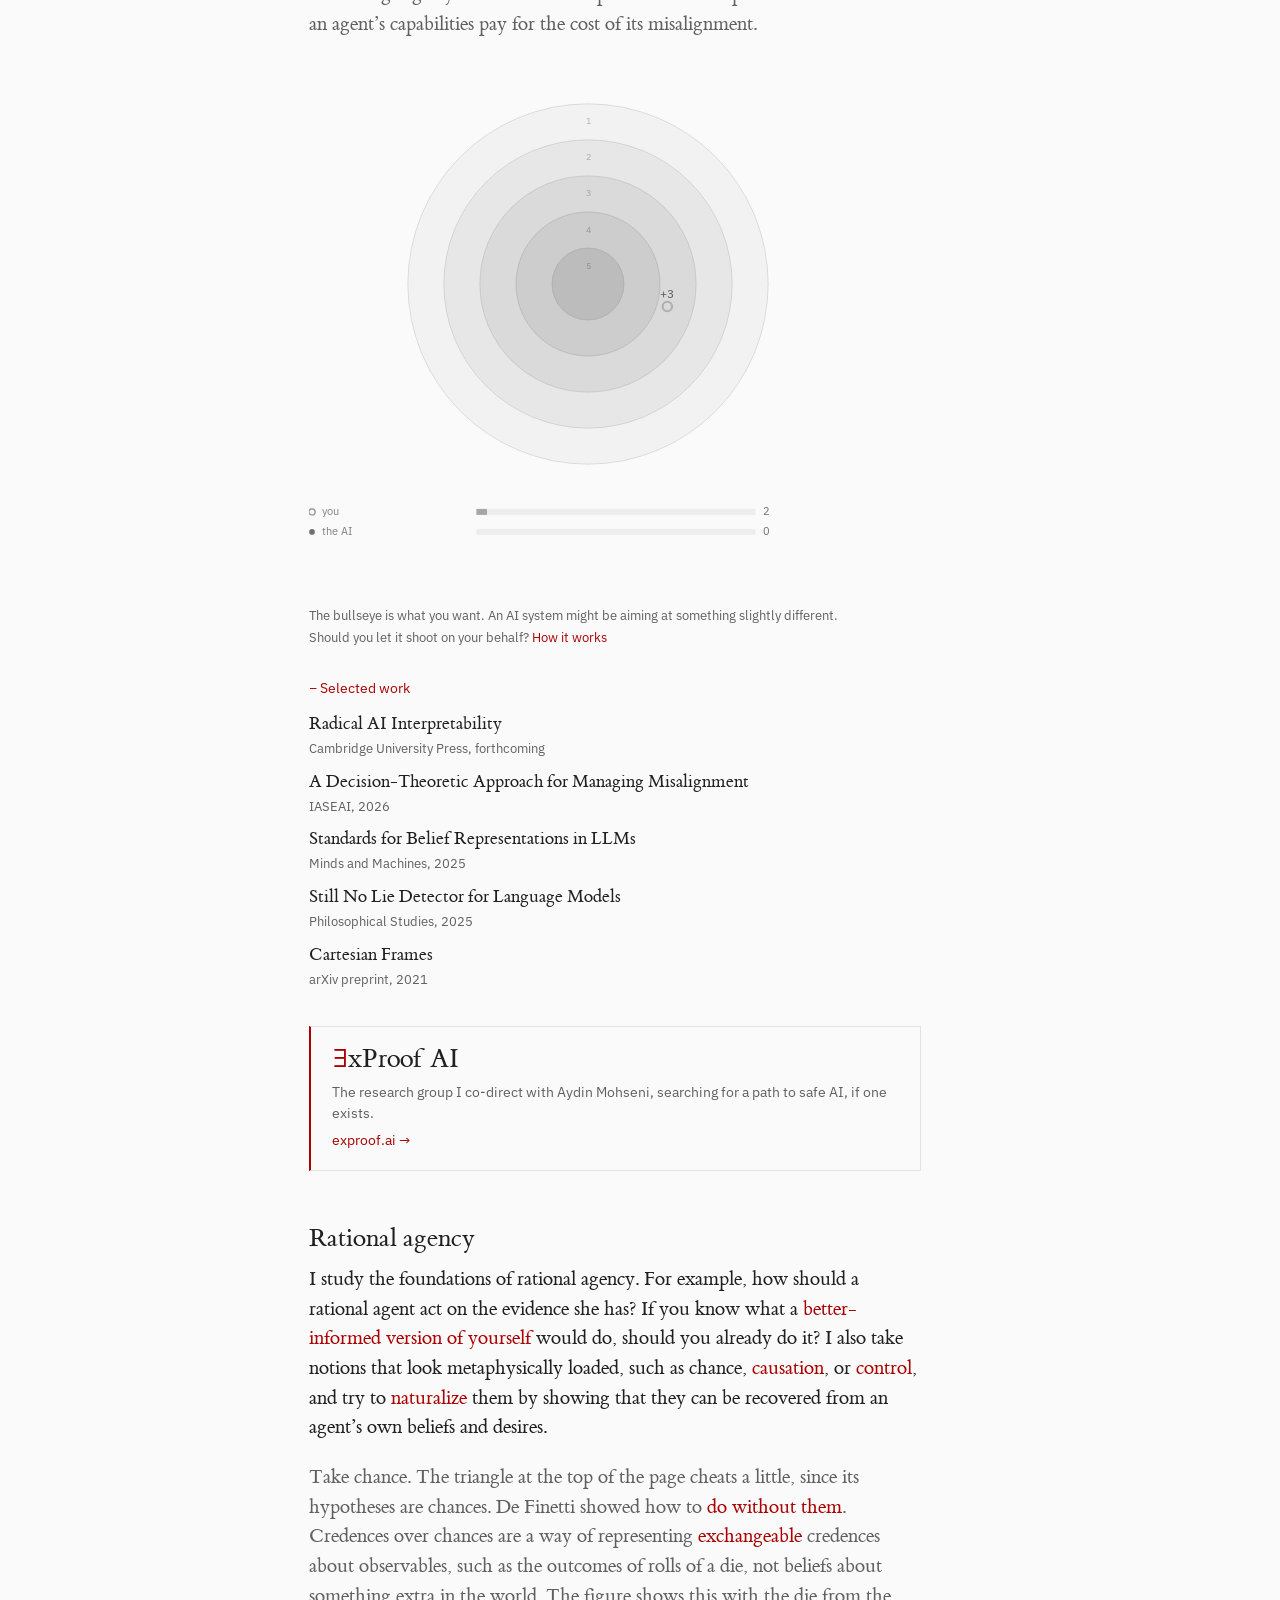
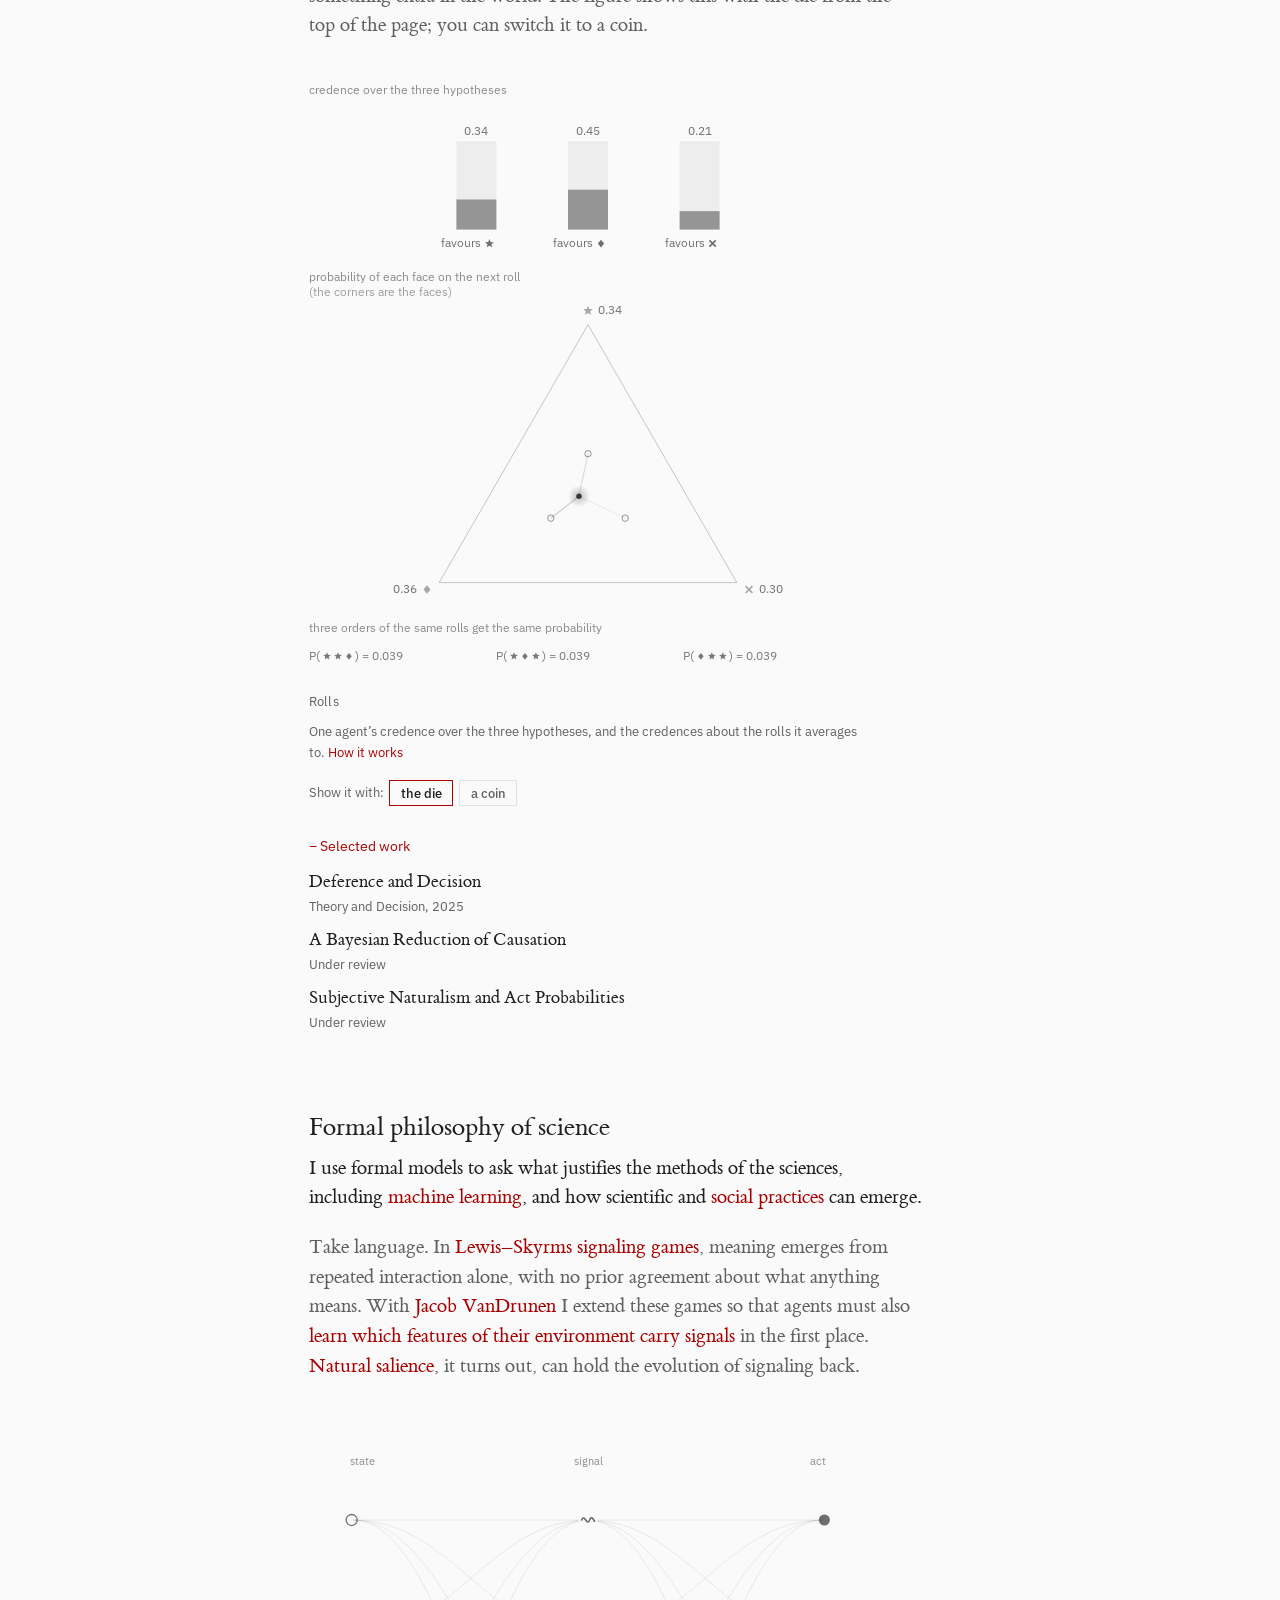
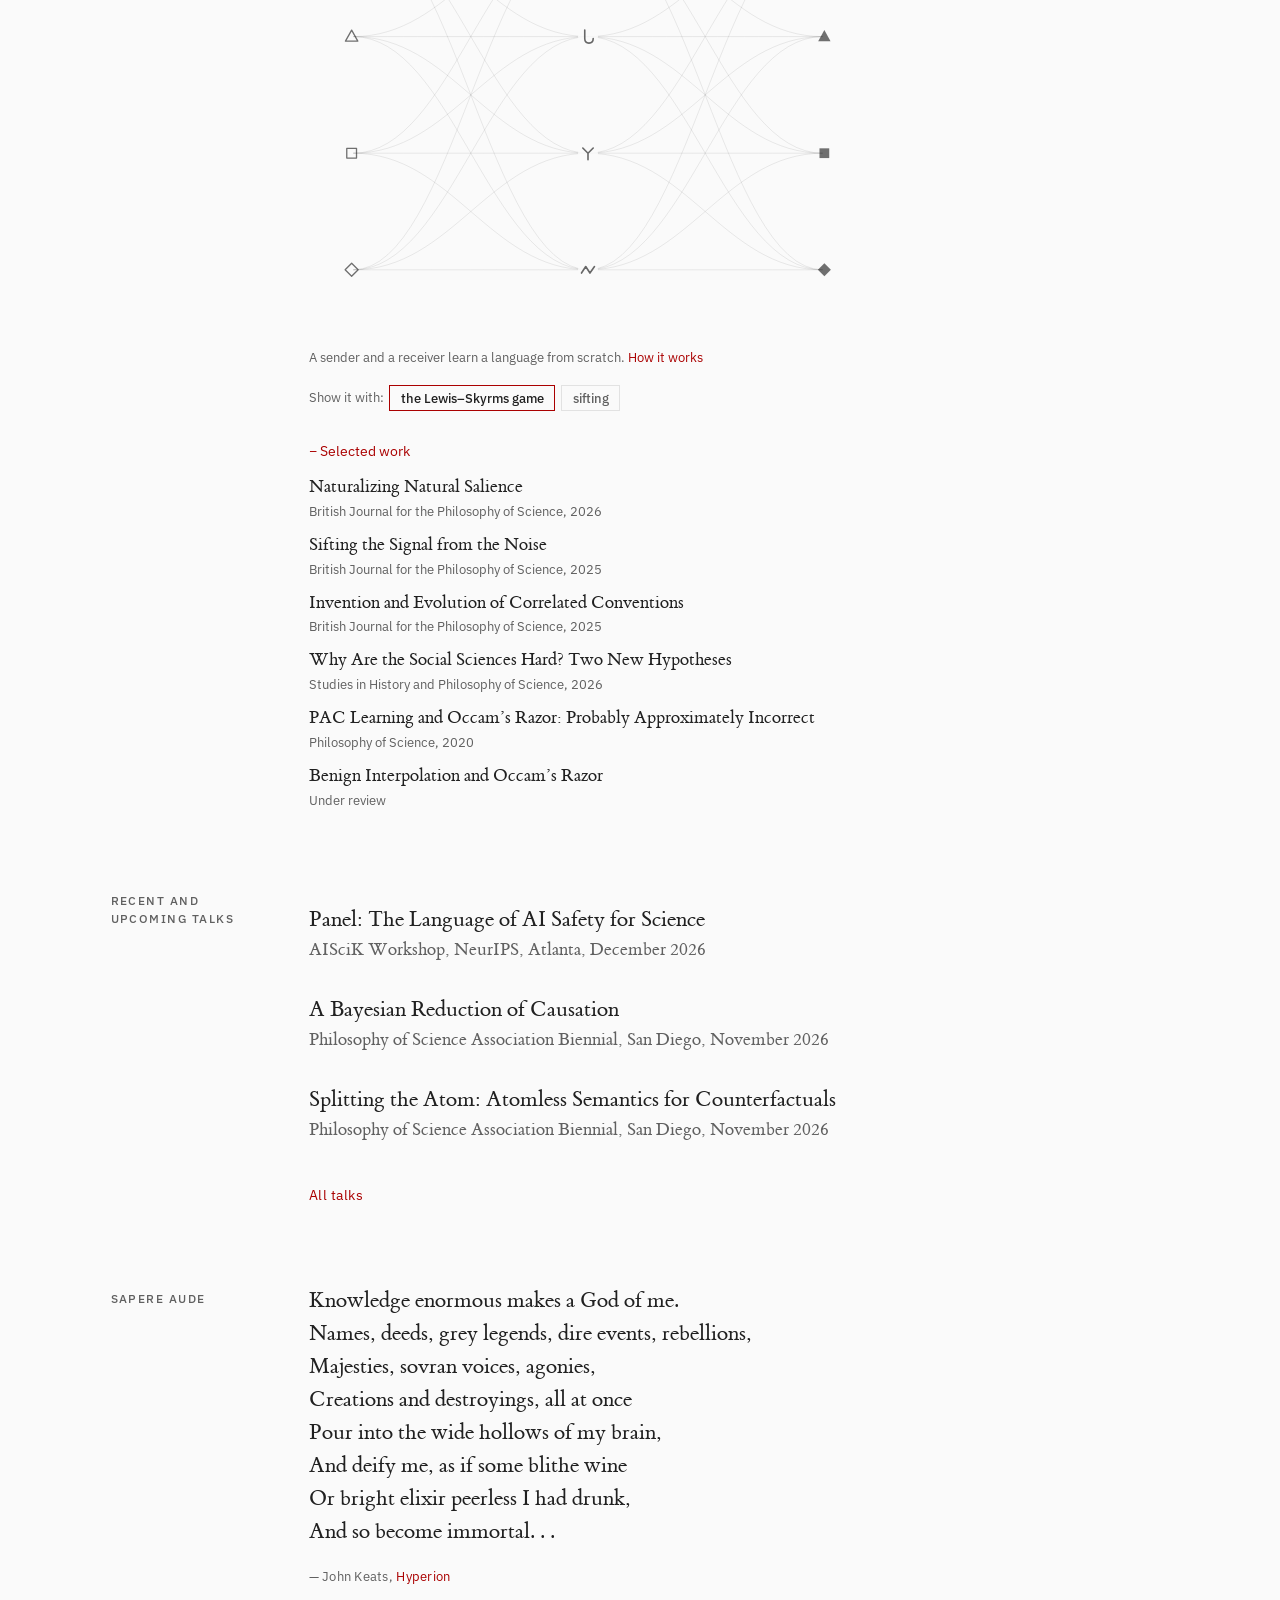
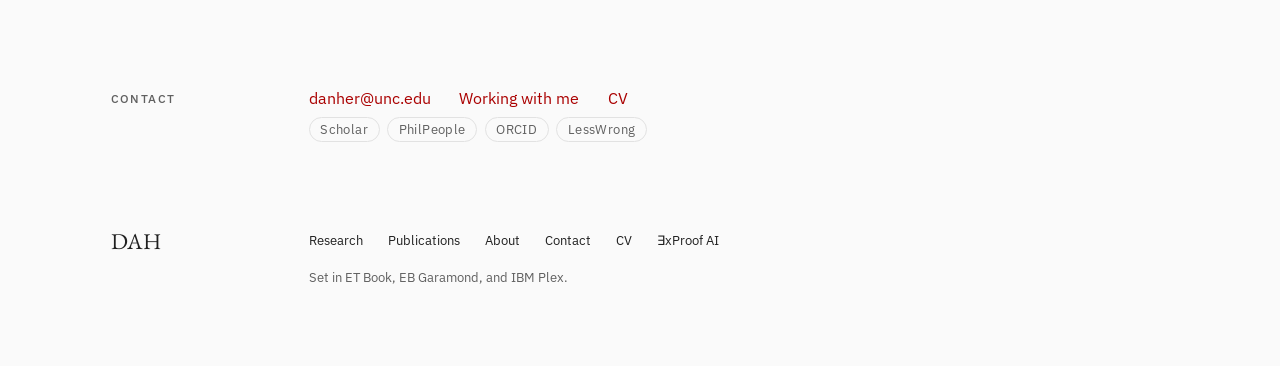
==== commit b180ad7b: "Wordmark in EB Garamond SemiBold (600), to try it Co-Authored-By: Claude Opus 5.5 <noreply@anthropic" ====
--- a/index.html
+++ b/index.html
@@ -22,7 +22,7 @@
 <link rel="apple-touch-icon" href="assets/apple-touch-icon.png">
 <link rel="preconnect" href="https://fonts.googleapis.com">
 <link rel="preconnect" href="https://fonts.gstatic.com" crossorigin>
-<link rel="stylesheet" href="https://fonts.googleapis.com/css2?family=EB+Garamond:ital,wght@0,400;0,500;1,400&family=IBM+Plex+Mono&family=IBM+Plex+Sans:wght@400;500&display=swap">
+<link rel="stylesheet" href="https://fonts.googleapis.com/css2?family=EB+Garamond:ital,wght@0,400;0,500;0,600;1,400&family=IBM+Plex+Mono&family=IBM+Plex+Sans:wght@400;500&display=swap">
 <link rel="stylesheet" href="assets/site.css">
 <script src="assets/prefs.js"></script>
 </head>
--- a/assets/site.css
+++ b/assets/site.css
@@ -87,7 +87,7 @@
   -webkit-backdrop-filter: blur(6px); backdrop-filter: blur(6px);
   border-bottom: 1px solid color-mix(in srgb, var(--fg-2) 35%, transparent);
 }
-.wordmark { font-family: var(--display); font-weight: 500; font-size: 1.55rem; line-height: 1; letter-spacing: -0.01em; color: var(--fg); white-space: nowrap; }
+.wordmark { font-family: var(--display); font-weight: 600; font-size: 1.55rem; line-height: 1; letter-spacing: -0.01em; color: var(--fg); white-space: nowrap; }
 .wordmark i { font-style: italic; padding-inline: 0.02em 0.06em; }
 .wordmark:hover { color: var(--red-bright); }
 .nav { display: flex; flex-wrap: wrap; gap: 0.35rem 1.5rem; font-family: var(--sans); font-size: 0.78rem; letter-spacing: 0.05em; }
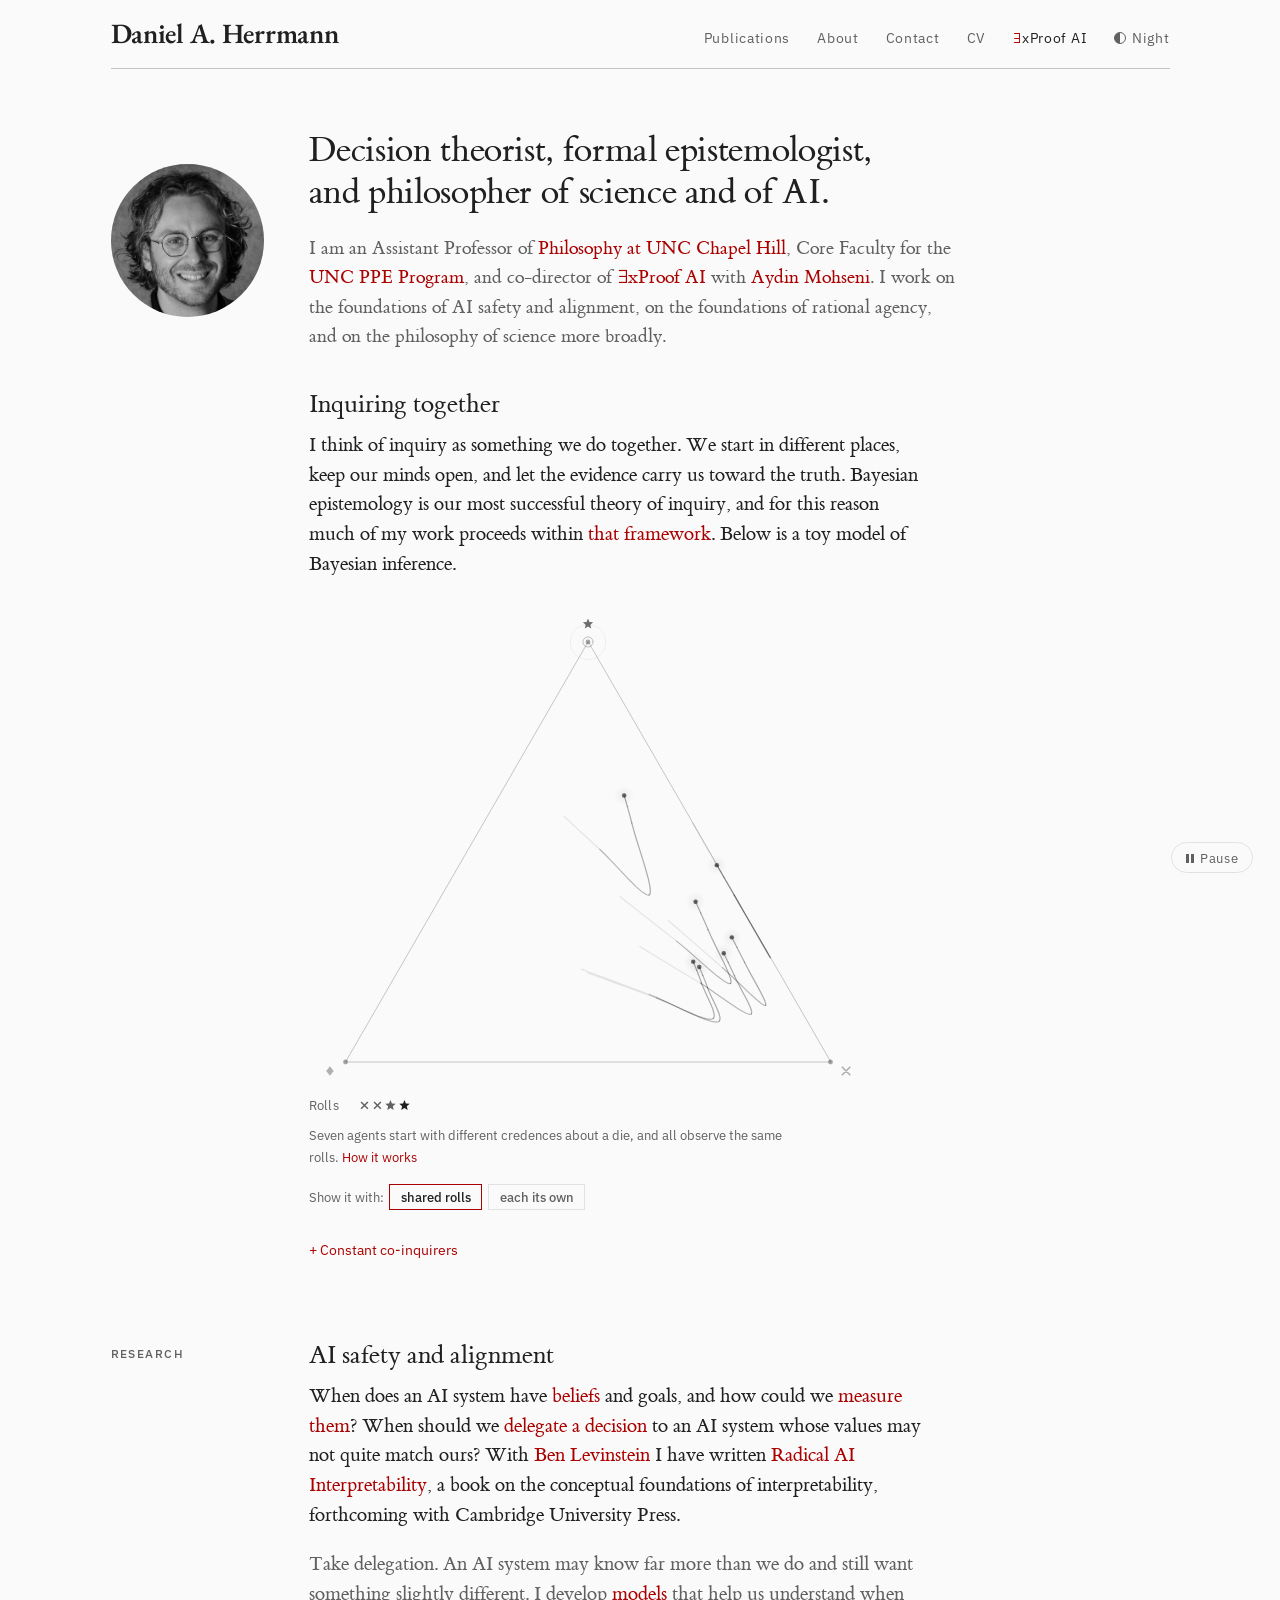
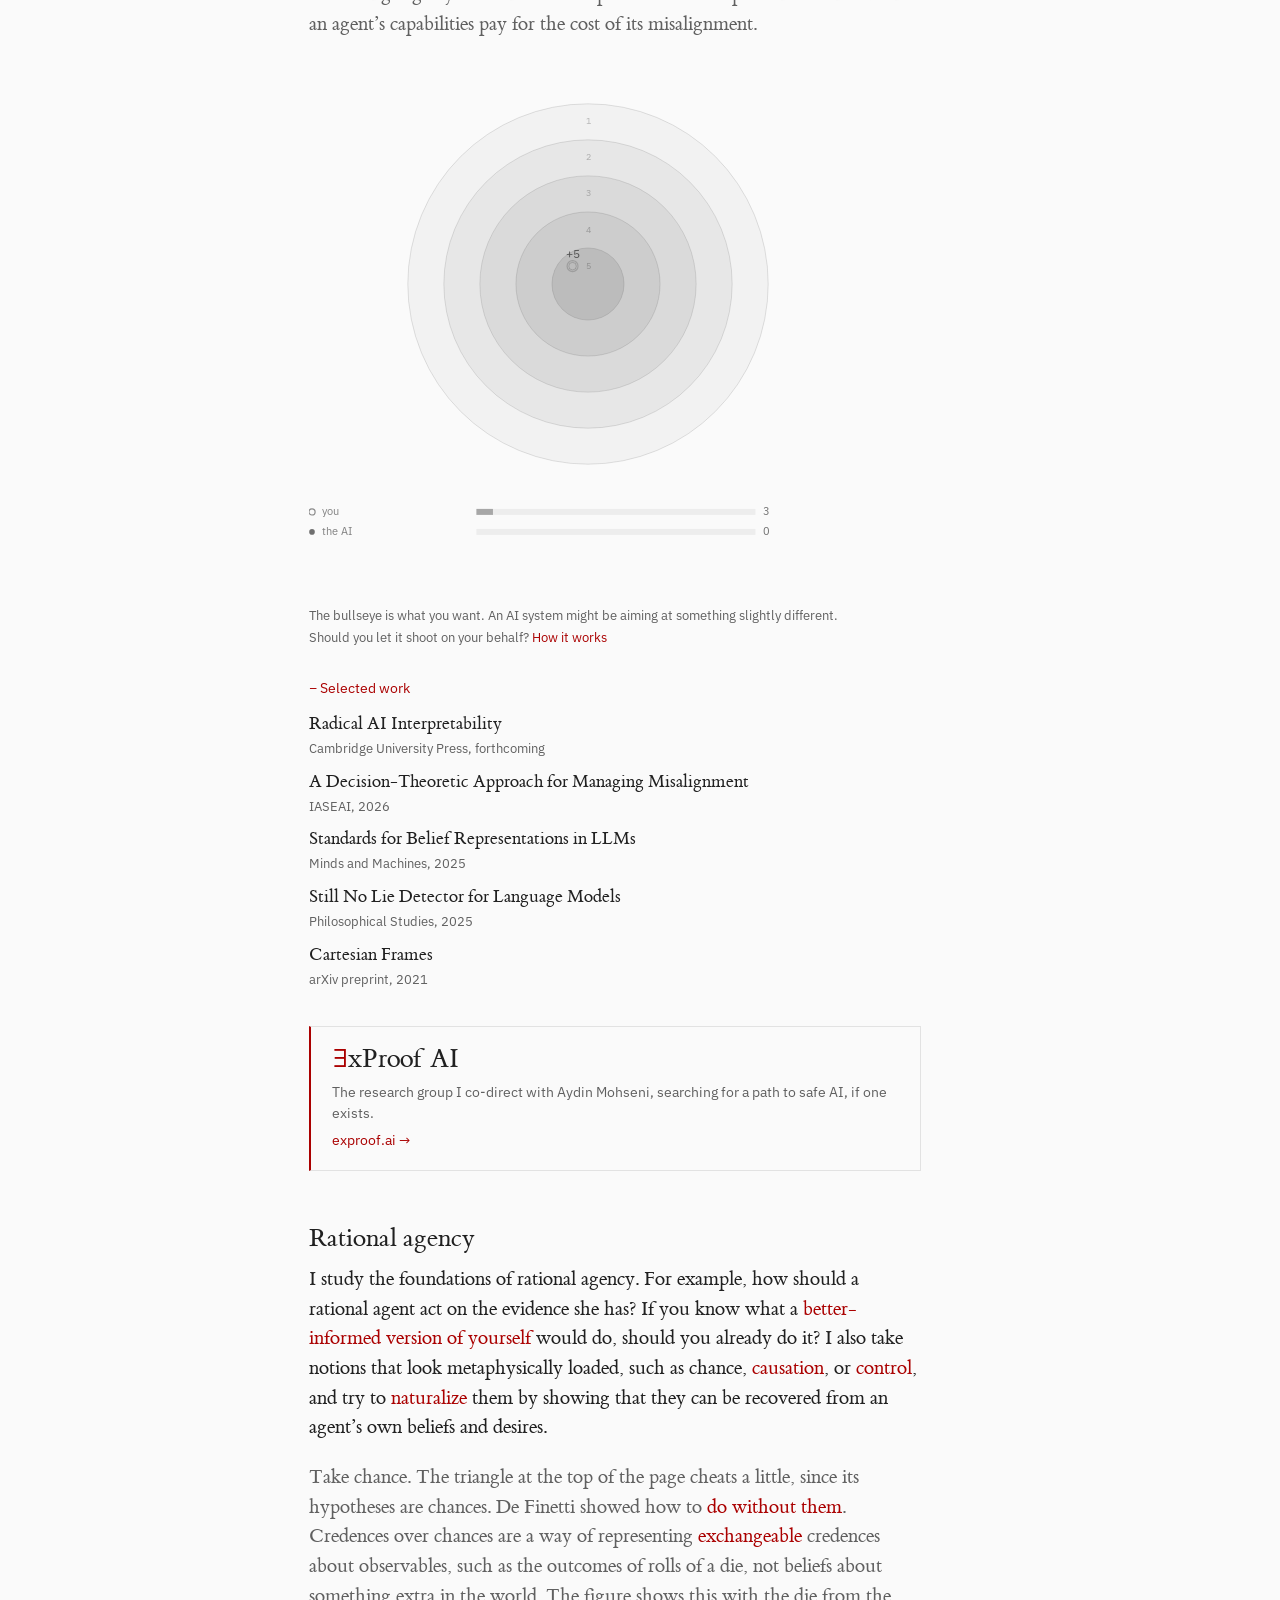
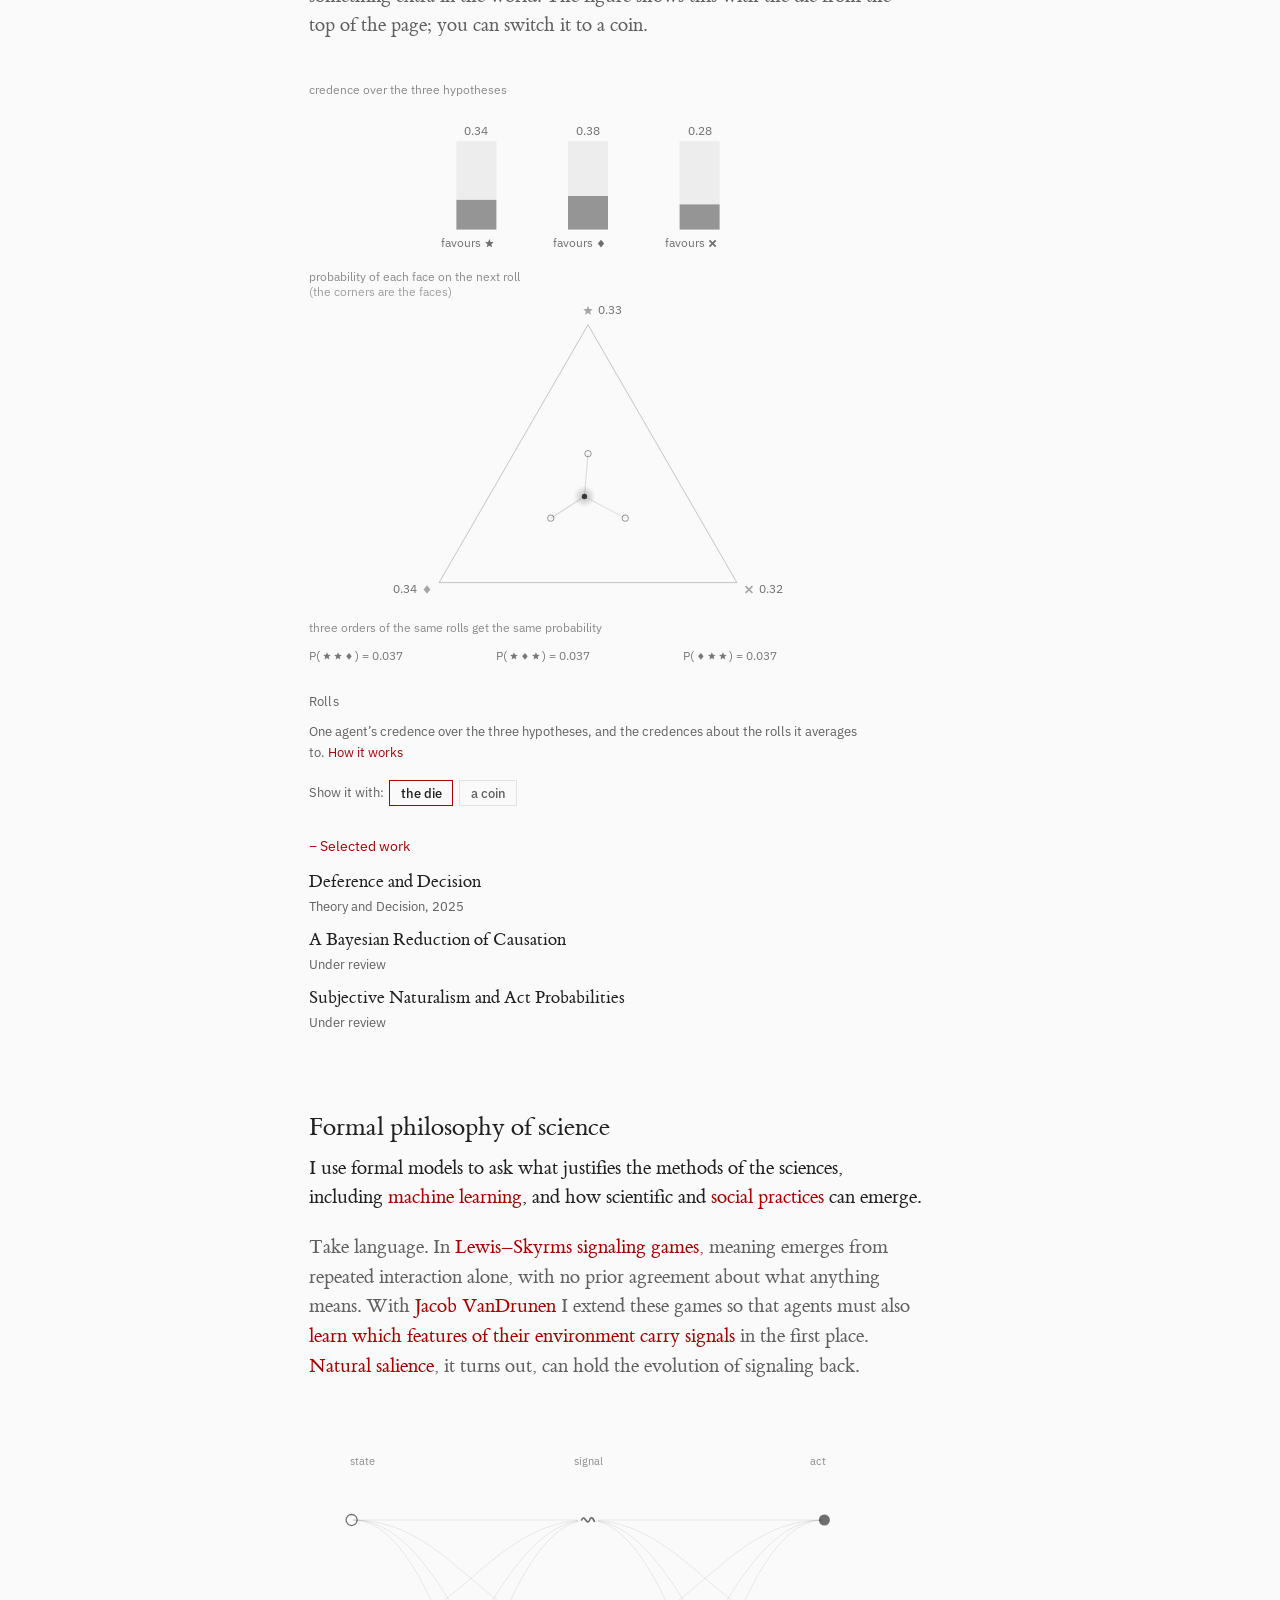
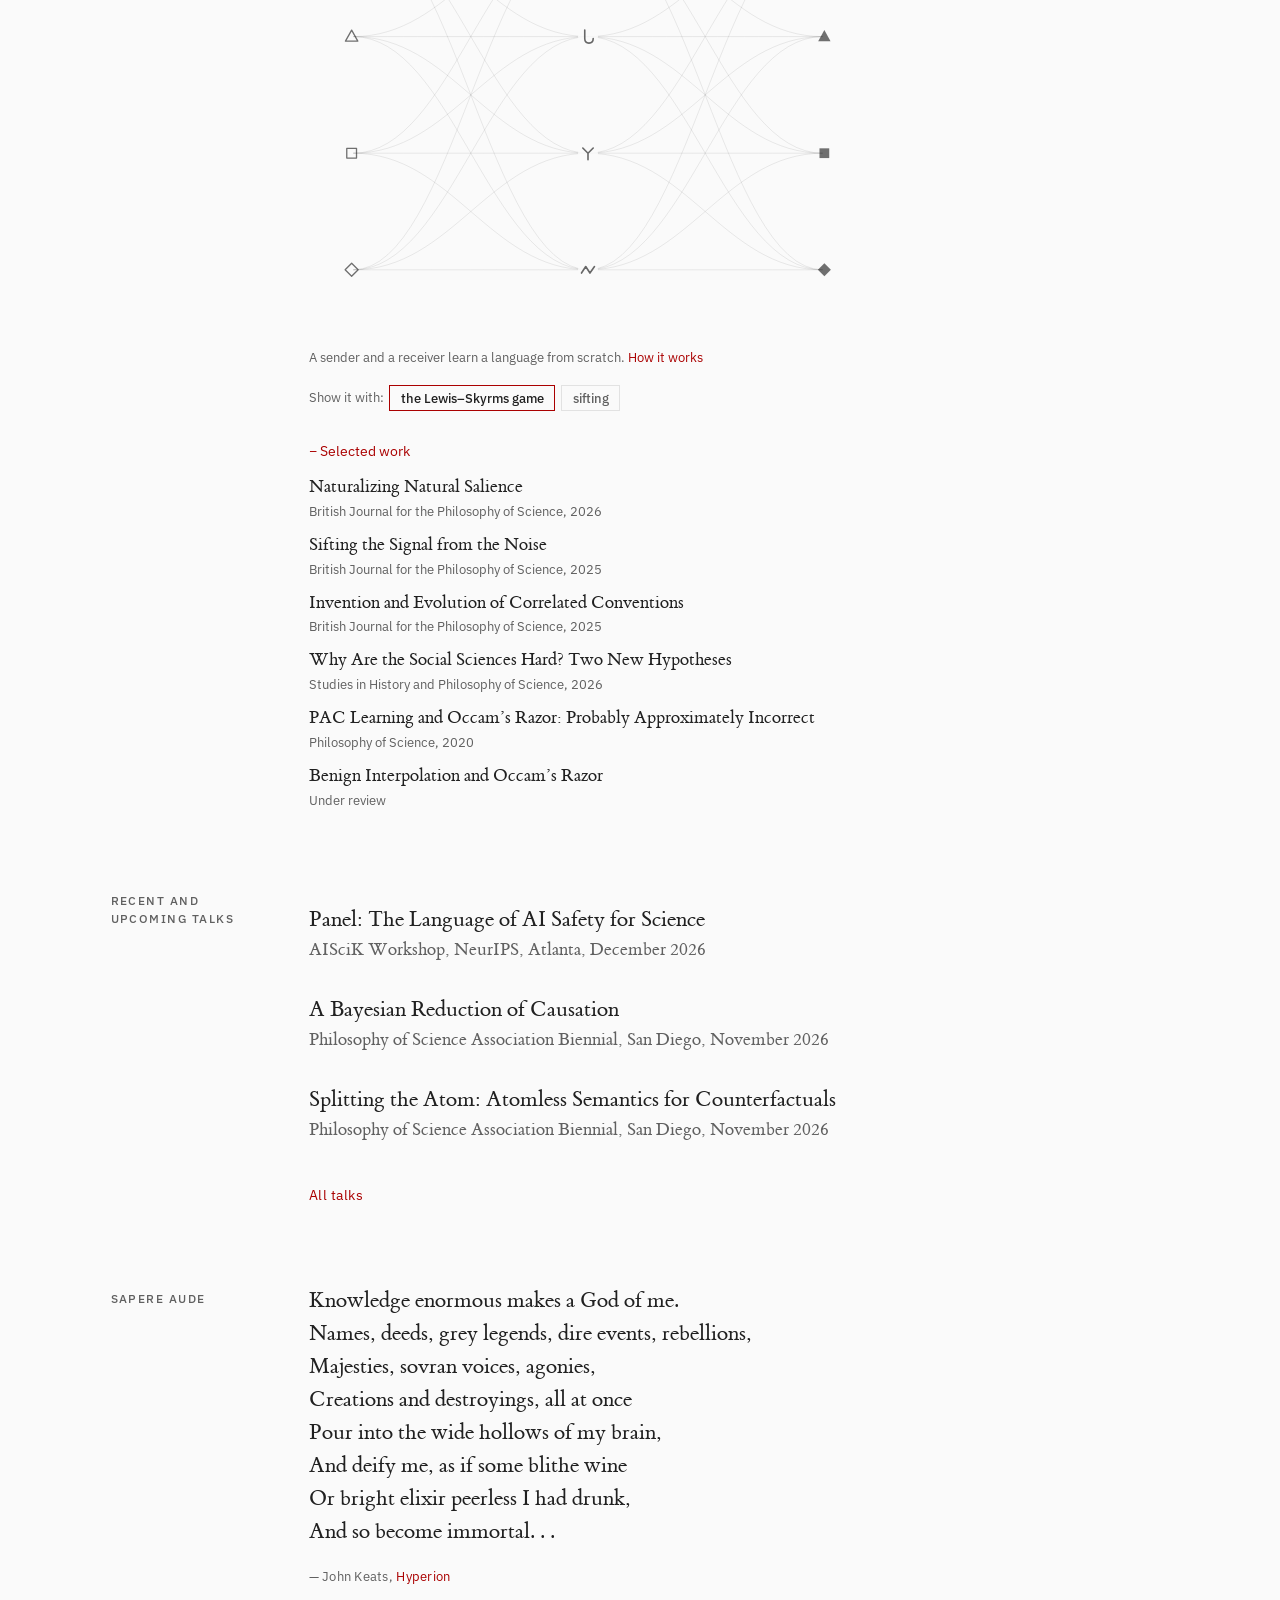
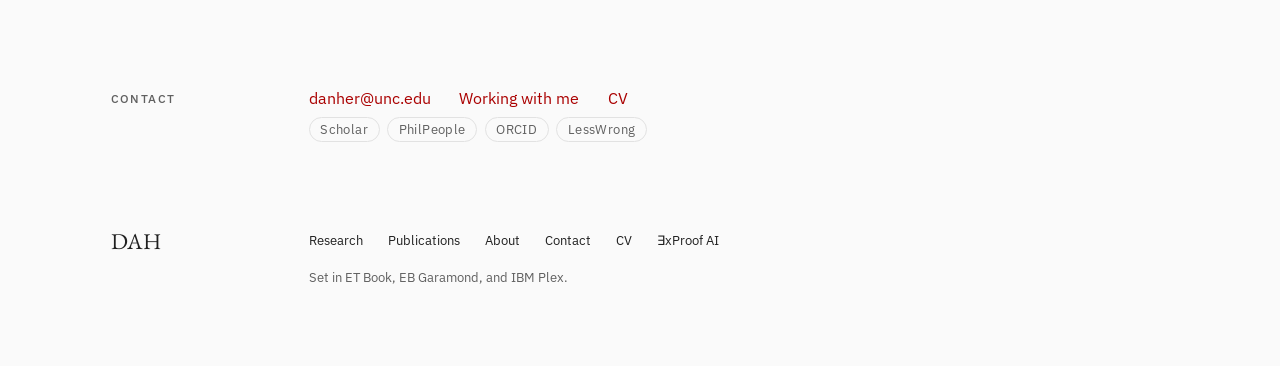
==== commit cfb8585b: "Wordmark back to EB Garamond SemiBold; stop loading the unused Medium weight Co-Authored-By: Claude " ====
--- a/index.html
+++ b/index.html
@@ -22,7 +22,7 @@
 <link rel="apple-touch-icon" href="assets/apple-touch-icon.png">
 <link rel="preconnect" href="https://fonts.googleapis.com">
 <link rel="preconnect" href="https://fonts.gstatic.com" crossorigin>
-<link rel="stylesheet" href="https://fonts.googleapis.com/css2?family=EB+Garamond:ital,wght@0,400;0,500;0,600;1,400&family=IBM+Plex+Mono&family=IBM+Plex+Sans:wght@400;500&display=swap">
+<link rel="stylesheet" href="https://fonts.googleapis.com/css2?family=EB+Garamond:ital,wght@0,400;0,600;1,400&family=IBM+Plex+Mono&family=IBM+Plex+Sans:wght@400;500&display=swap">
 <link rel="stylesheet" href="assets/site.css">
 <script src="assets/prefs.js"></script>
 </head>
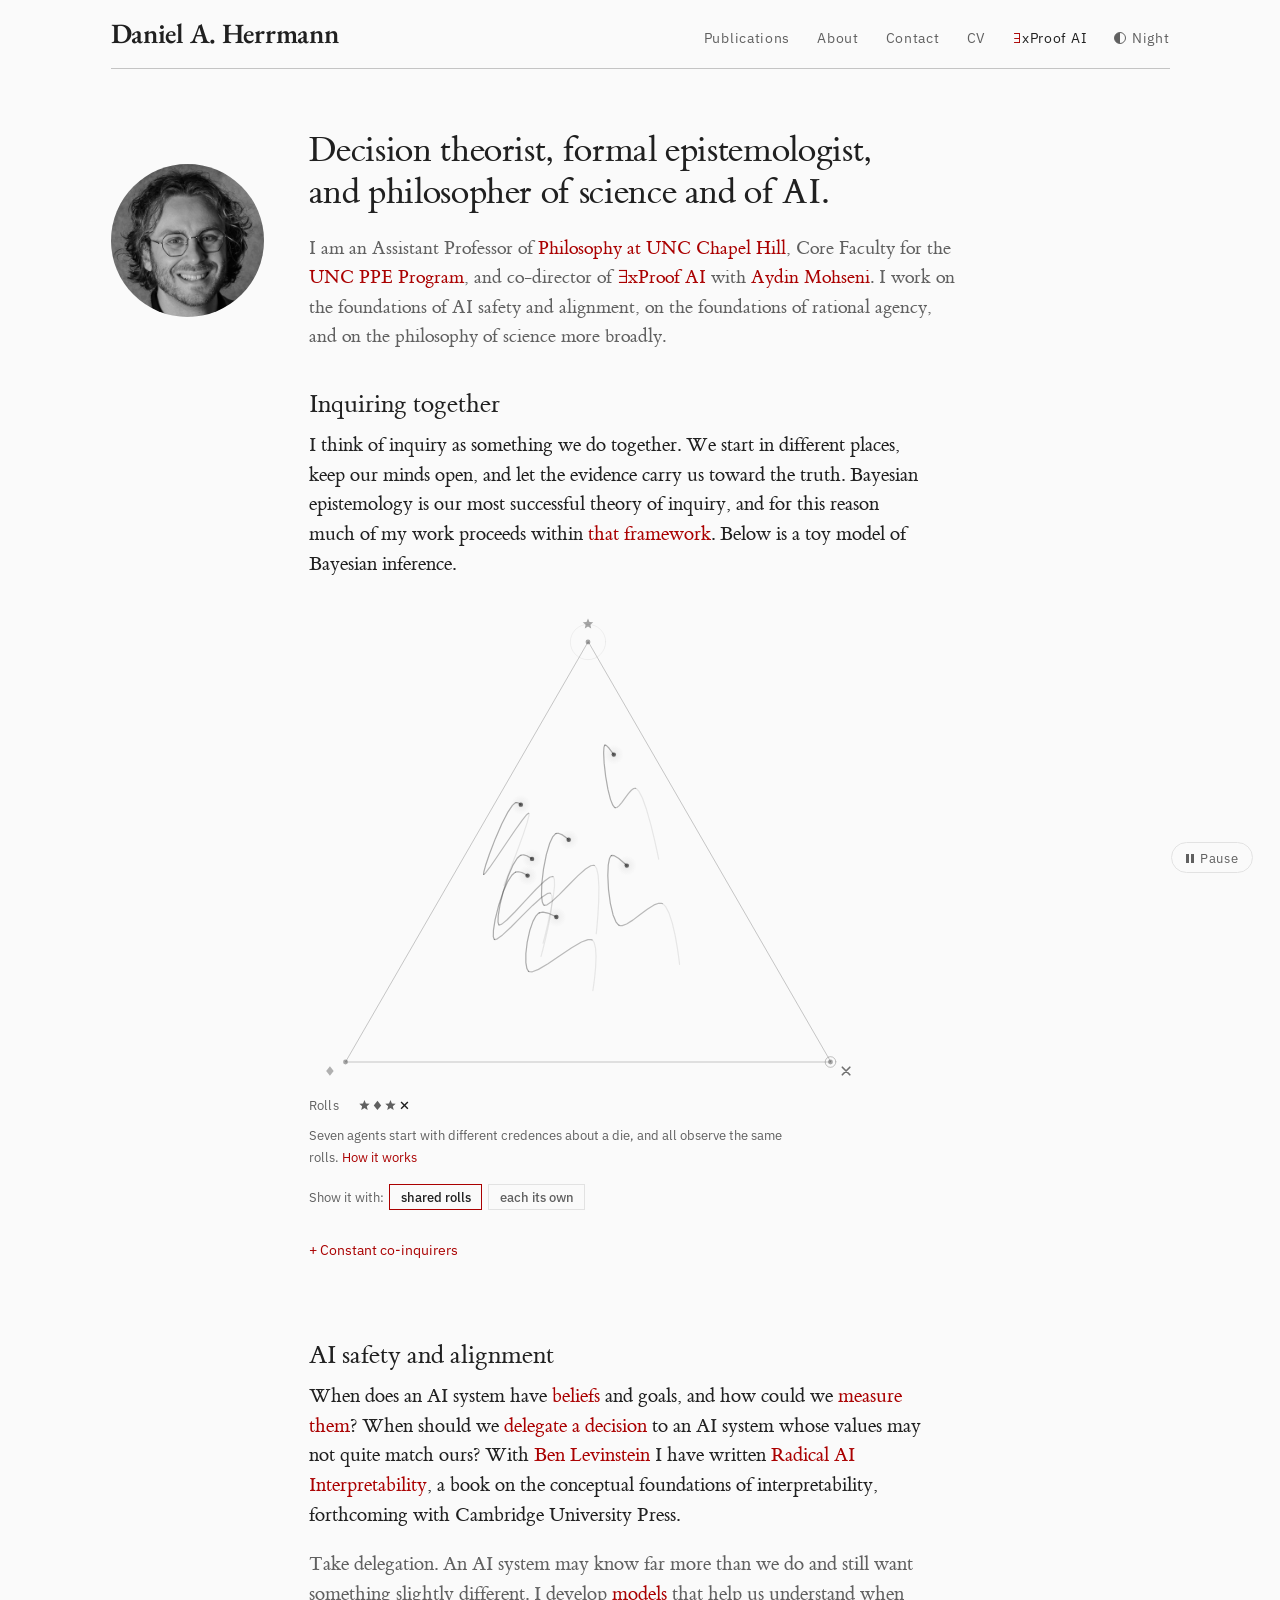
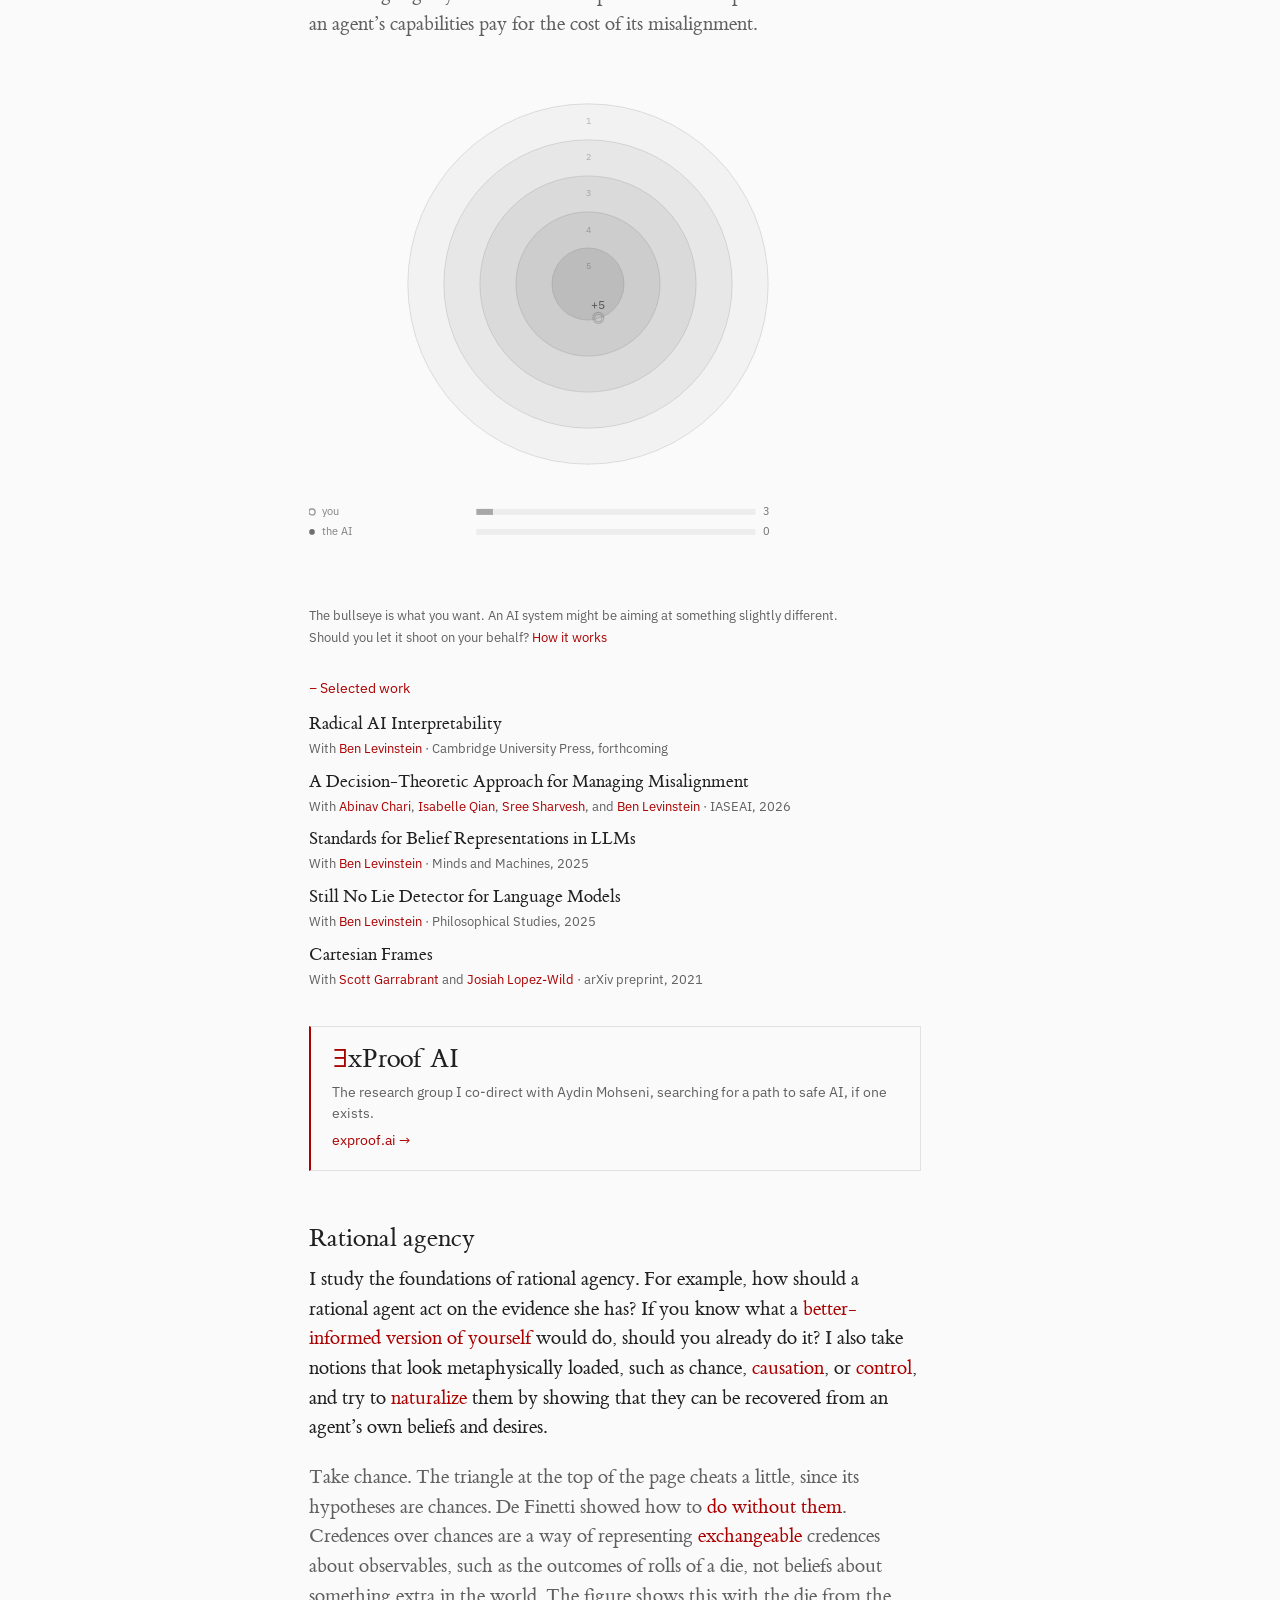
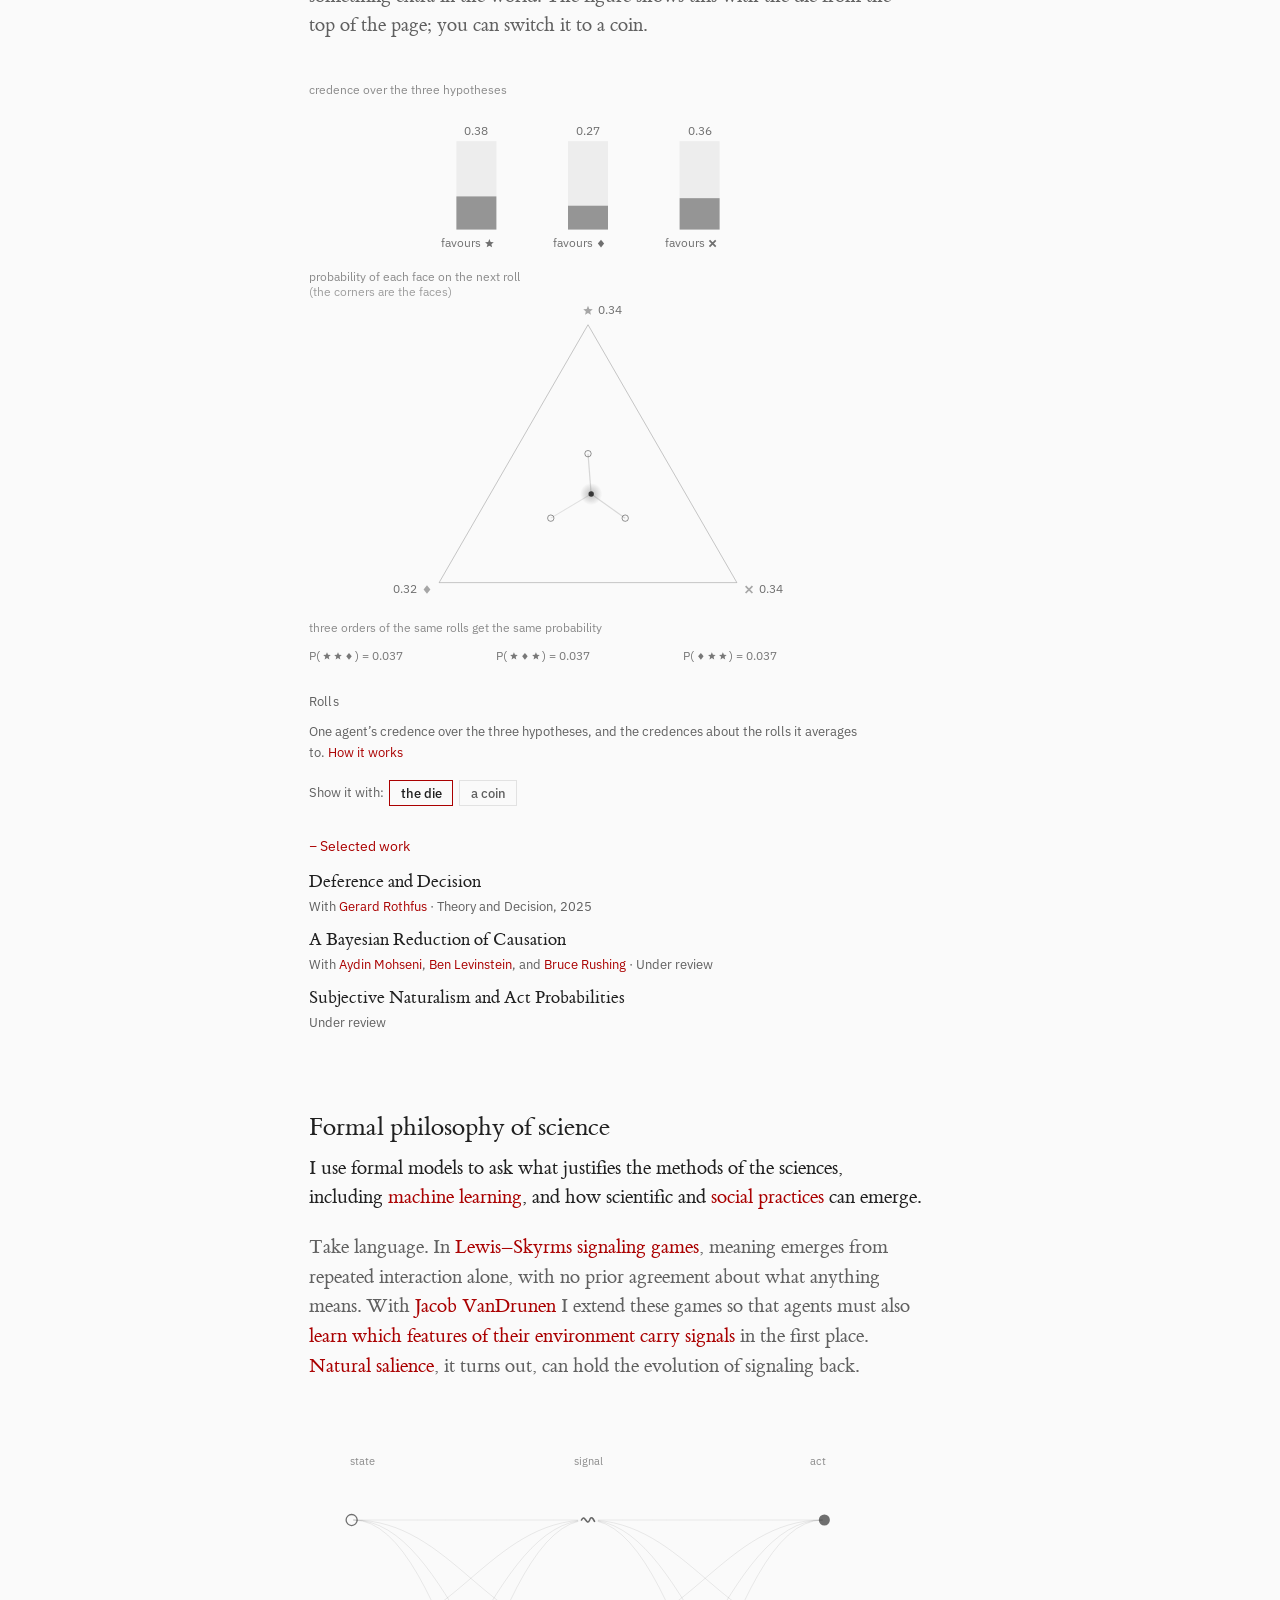
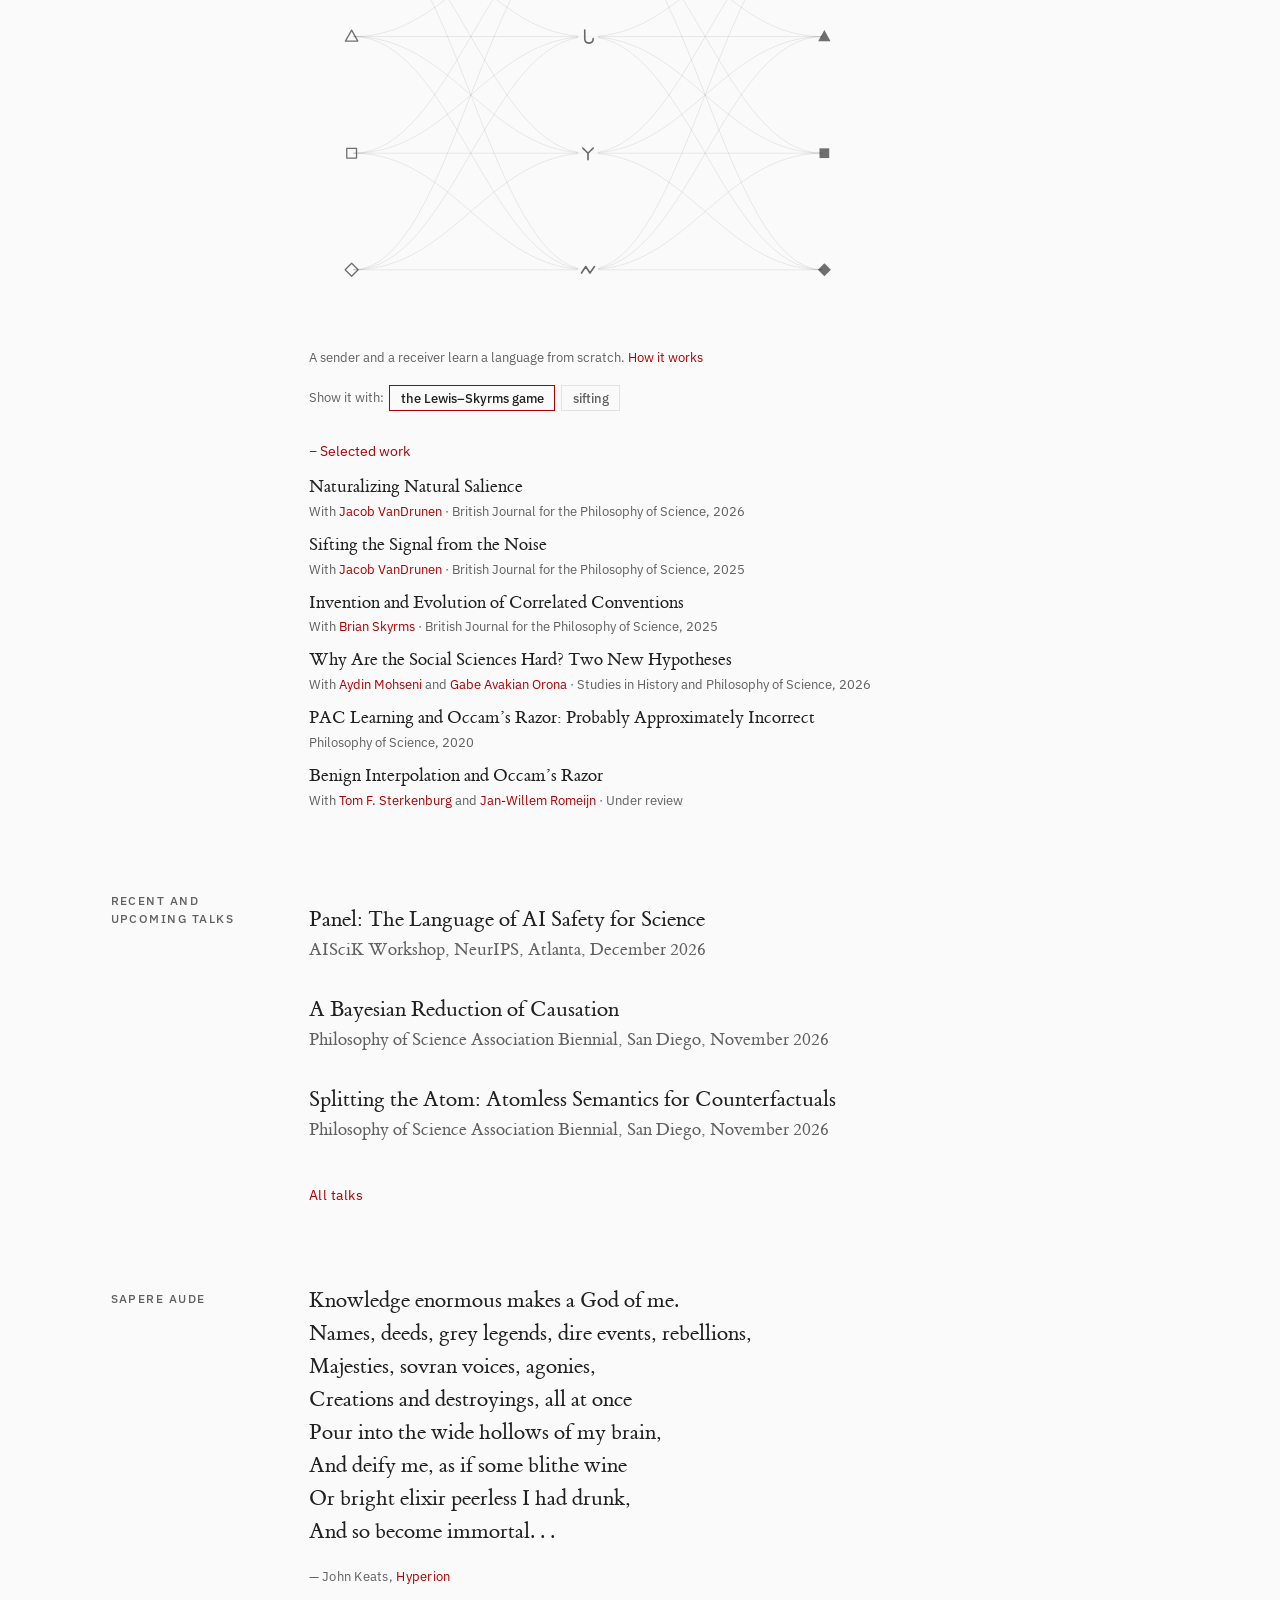
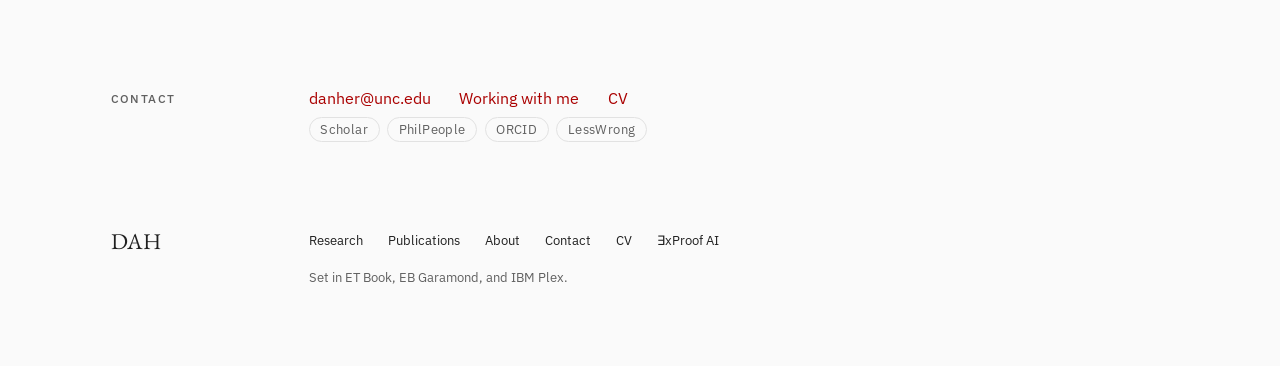
==== commit 433567d2: "Home: Selected work names the coauthors ("With ..."), read from the publications list Co-Authored-By" ====
--- a/index.html
+++ b/index.html
@@ -83,7 +83,7 @@
         </figure>
       </div>
 
-      <details class="related" open><summary>Selected work</summary><ul><li><a href="publications.html#pub-book">Radical AI Interpretability</a><span class="rv">Cambridge University Press, forthcoming</span></li><li><a href="publications.html#pub-misalignment">A Decision-Theoretic Approach for Managing Misalignment</a><span class="rv">IASEAI, 2026</span></li><li><a href="publications.html#pub-belief-standards">Standards for Belief Representations in LLMs</a><span class="rv">Minds and Machines, 2025</span></li><li><a href="publications.html#pub-lie-detector">Still No Lie Detector for Language Models</a><span class="rv">Philosophical Studies, 2025</span></li><li><a href="publications.html#pub-cartesian">Cartesian Frames</a><span class="rv">arXiv preprint, 2021</span></li></ul></details>
+      <details class="related" open><summary>Selected work</summary><ul><li><a href="publications.html#pub-book">Radical AI Interpretability</a><span class="rv">With <a href="https://www.levinstein.org/">Ben Levinstein</a> · Cambridge University Press, forthcoming</span></li><li><a href="publications.html#pub-misalignment">A Decision-Theoretic Approach for Managing Misalignment</a><span class="rv">With <a href="https://www.linkedin.com/in/abinav-chari1">Abinav Chari</a>, <a href="https://www.linkedin.com/in/isabelle-athena-qian">Isabelle Qian</a>, <a href="https://www.sreesharvesh.com/">Sree Sharvesh</a>, and <a href="https://www.levinstein.org/">Ben Levinstein</a> · IASEAI, 2026</span></li><li><a href="publications.html#pub-belief-standards">Standards for Belief Representations in LLMs</a><span class="rv">With <a href="https://www.levinstein.org/">Ben Levinstein</a> · Minds and Machines, 2025</span></li><li><a href="publications.html#pub-lie-detector">Still No Lie Detector for Language Models</a><span class="rv">With <a href="https://www.levinstein.org/">Ben Levinstein</a> · Philosophical Studies, 2025</span></li><li><a href="publications.html#pub-cartesian">Cartesian Frames</a><span class="rv">With <a href="http://scott.garrabrant.com/">Scott Garrabrant</a> and <a href="https://josiahlopezwild.com">Josiah Lopez-Wild</a> · arXiv preprint, 2021</span></li></ul></details>
       <a class="xp-card" href="https://exproof.ai/"><span class="xp-mark"><span class="exists">∃</span>xProof AI</span><span class="xp-line">The research group I co-direct with Aydin Mohseni, searching for a path to safe AI, if one exists.</span><span class="xp-go">exproof.ai →</span></a>
     </div>
   </div>
@@ -109,7 +109,7 @@
         <p class="variant">Show it with: <button type="button" data-variant="df" data-value="die">the die</button><button type="button" data-variant="df" data-value="coin">a coin</button></p>
       </div>
 
-      <details class="related" open><summary>Selected work</summary><ul><li><a href="publications.html#pub-deference">Deference and Decision</a><span class="rv">Theory and Decision, 2025</span></li><li><a href="publications.html#pub-causation">A Bayesian Reduction of Causation</a><span class="rv">Under review</span></li><li><a href="publications.html#pub-subnat">Subjective Naturalism and Act Probabilities</a><span class="rv">Under review</span></li></ul></details>
+      <details class="related" open><summary>Selected work</summary><ul><li><a href="publications.html#pub-deference">Deference and Decision</a><span class="rv">With <a href="https://gerardrothfus.com/">Gerard Rothfus</a> · Theory and Decision, 2025</span></li><li><a href="publications.html#pub-causation">A Bayesian Reduction of Causation</a><span class="rv">With <a href="https://aydinmohseni.com/">Aydin Mohseni</a>, <a href="https://www.levinstein.org/">Ben Levinstein</a>, and <a href="https://brucemrushing.com/">Bruce Rushing</a> · Under review</span></li><li><a href="publications.html#pub-subnat">Subjective Naturalism and Act Probabilities</a><span class="rv">Under review</span></li></ul></details>
     </div>
   </div>
 </section>
@@ -133,7 +133,7 @@
         </figure>
         <p class="variant">Show it with: <button type="button" data-variant="sg" data-value="lewis">the Lewis–Skyrms game</button><button type="button" data-variant="sg" data-value="sift">sifting</button></p>
       </div>
-      <details class="related" open><summary>Selected work</summary><ul><li><a href="publications.html#pub-natural-salience">Naturalizing Natural Salience</a><span class="rv">British Journal for the Philosophy of Science, 2026</span></li><li><a href="publications.html#pub-sifting">Sifting the Signal from the Noise</a><span class="rv">British Journal for the Philosophy of Science, 2025</span></li><li><a href="publications.html#pub-correlated-conventions">Invention and Evolution of Correlated Conventions</a><span class="rv">British Journal for the Philosophy of Science, 2025</span></li><li><a href="publications.html#pub-social-sciences">Why Are the Social Sciences Hard? Two New Hypotheses</a><span class="rv">Studies in History and Philosophy of Science, 2026</span></li><li><a href="publications.html#pub-pac">PAC Learning and Occam’s Razor: Probably Approximately Incorrect</a><span class="rv">Philosophy of Science, 2020</span></li><li><a href="publications.html#pub-benign">Benign Interpolation and Occam’s Razor</a><span class="rv">Under review</span></li></ul></details>
+      <details class="related" open><summary>Selected work</summary><ul><li><a href="publications.html#pub-natural-salience">Naturalizing Natural Salience</a><span class="rv">With <a href="https://jackv.co">Jacob VanDrunen</a> · British Journal for the Philosophy of Science, 2026</span></li><li><a href="publications.html#pub-sifting">Sifting the Signal from the Noise</a><span class="rv">With <a href="https://jackv.co">Jacob VanDrunen</a> · British Journal for the Philosophy of Science, 2025</span></li><li><a href="publications.html#pub-correlated-conventions">Invention and Evolution of Correlated Conventions</a><span class="rv">With <a href="https://faculty.sites.uci.edu/skyrms/">Brian Skyrms</a> · British Journal for the Philosophy of Science, 2025</span></li><li><a href="publications.html#pub-social-sciences">Why Are the Social Sciences Hard? Two New Hypotheses</a><span class="rv">With <a href="https://aydinmohseni.com/">Aydin Mohseni</a> and <a href="https://uni-tuebingen.de/en/faculties/faculty-of-economics-and-social-sciences/subjects/department-of-social-sciences/education-sciences-and-psychology/institute/staff/orona-gabe-dr/">Gabe Avakian Orona</a> · Studies in History and Philosophy of Science, 2026</span></li><li><a href="publications.html#pub-pac">PAC Learning and Occam’s Razor: Probably Approximately Incorrect</a><span class="rv">Philosophy of Science, 2020</span></li><li><a href="publications.html#pub-benign">Benign Interpolation and Occam’s Razor</a><span class="rv">With <a href="https://tomster.userweb.mwn.de/">Tom F. Sterkenburg</a> and <a href="https://romeijn.web.rug.nl/">Jan-Willem Romeijn</a> · Under review</span></li></ul></details>
     </div>
   </div>
 </section>
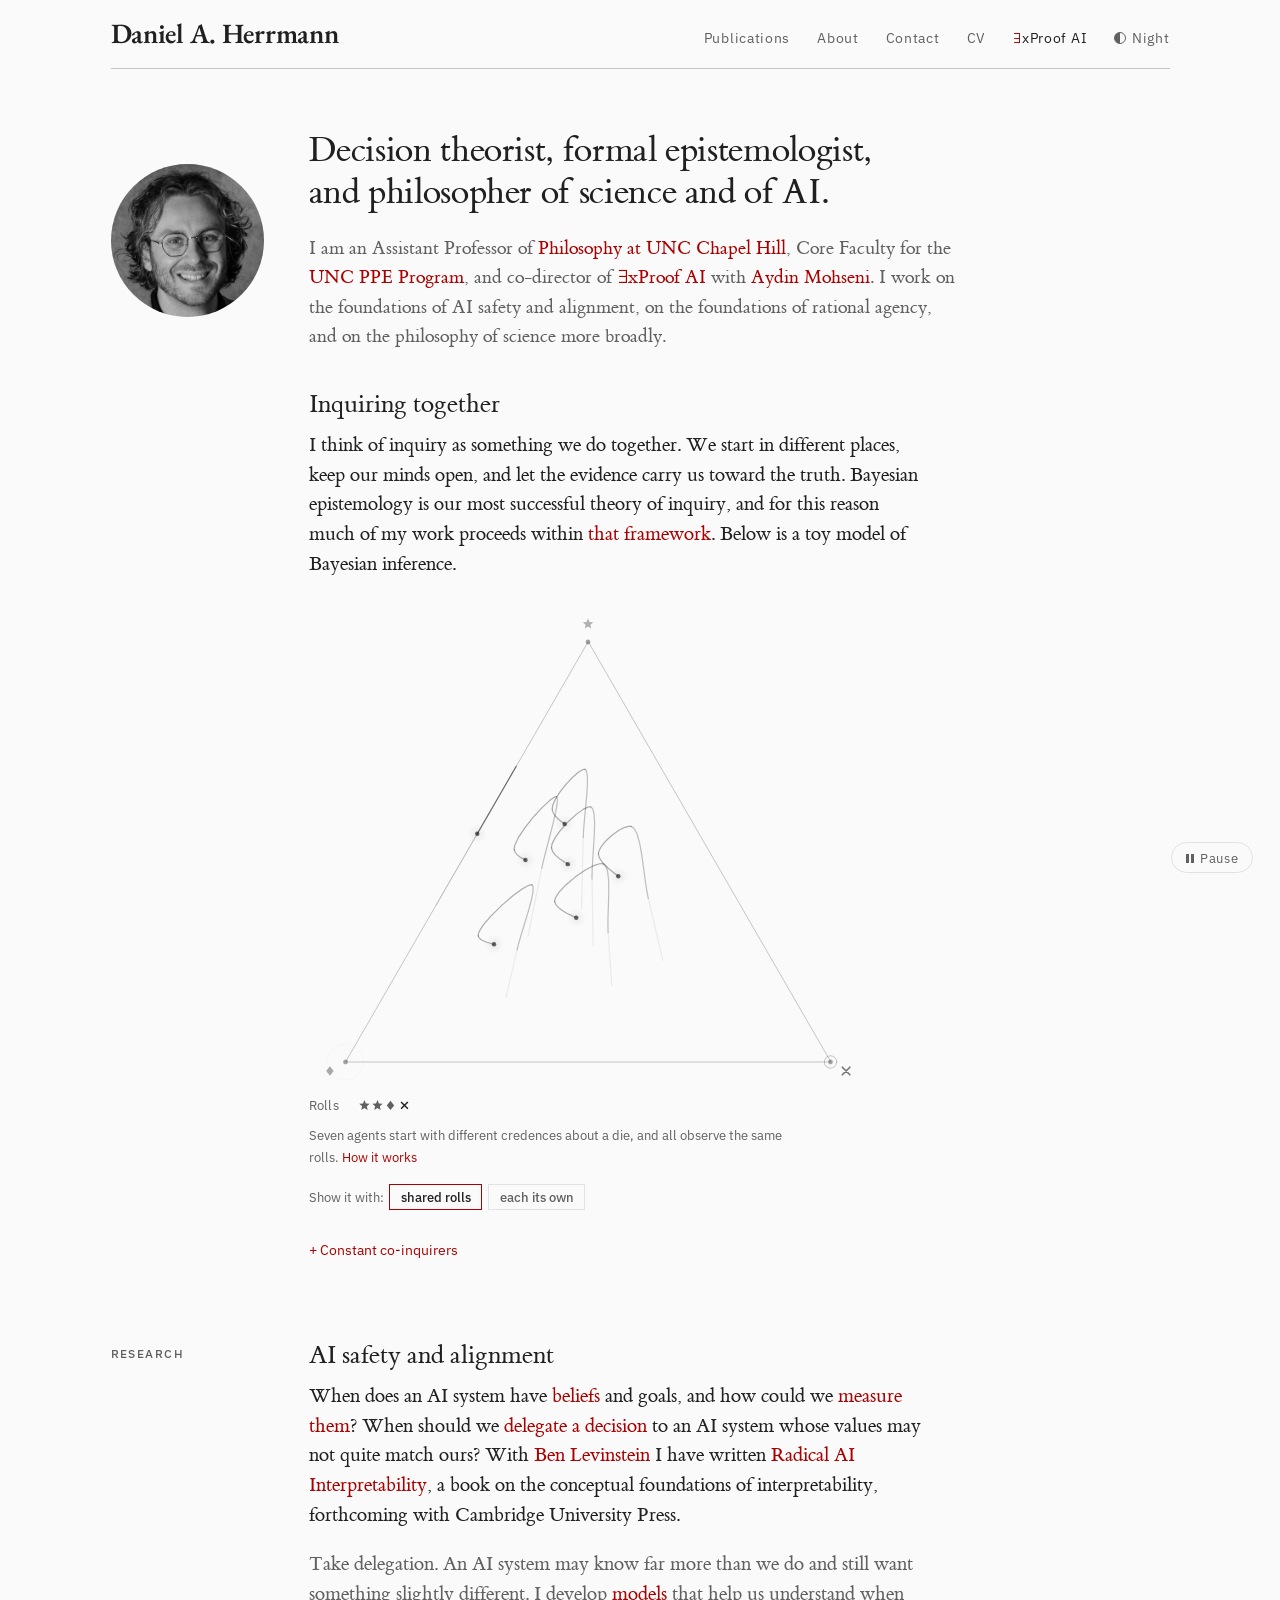
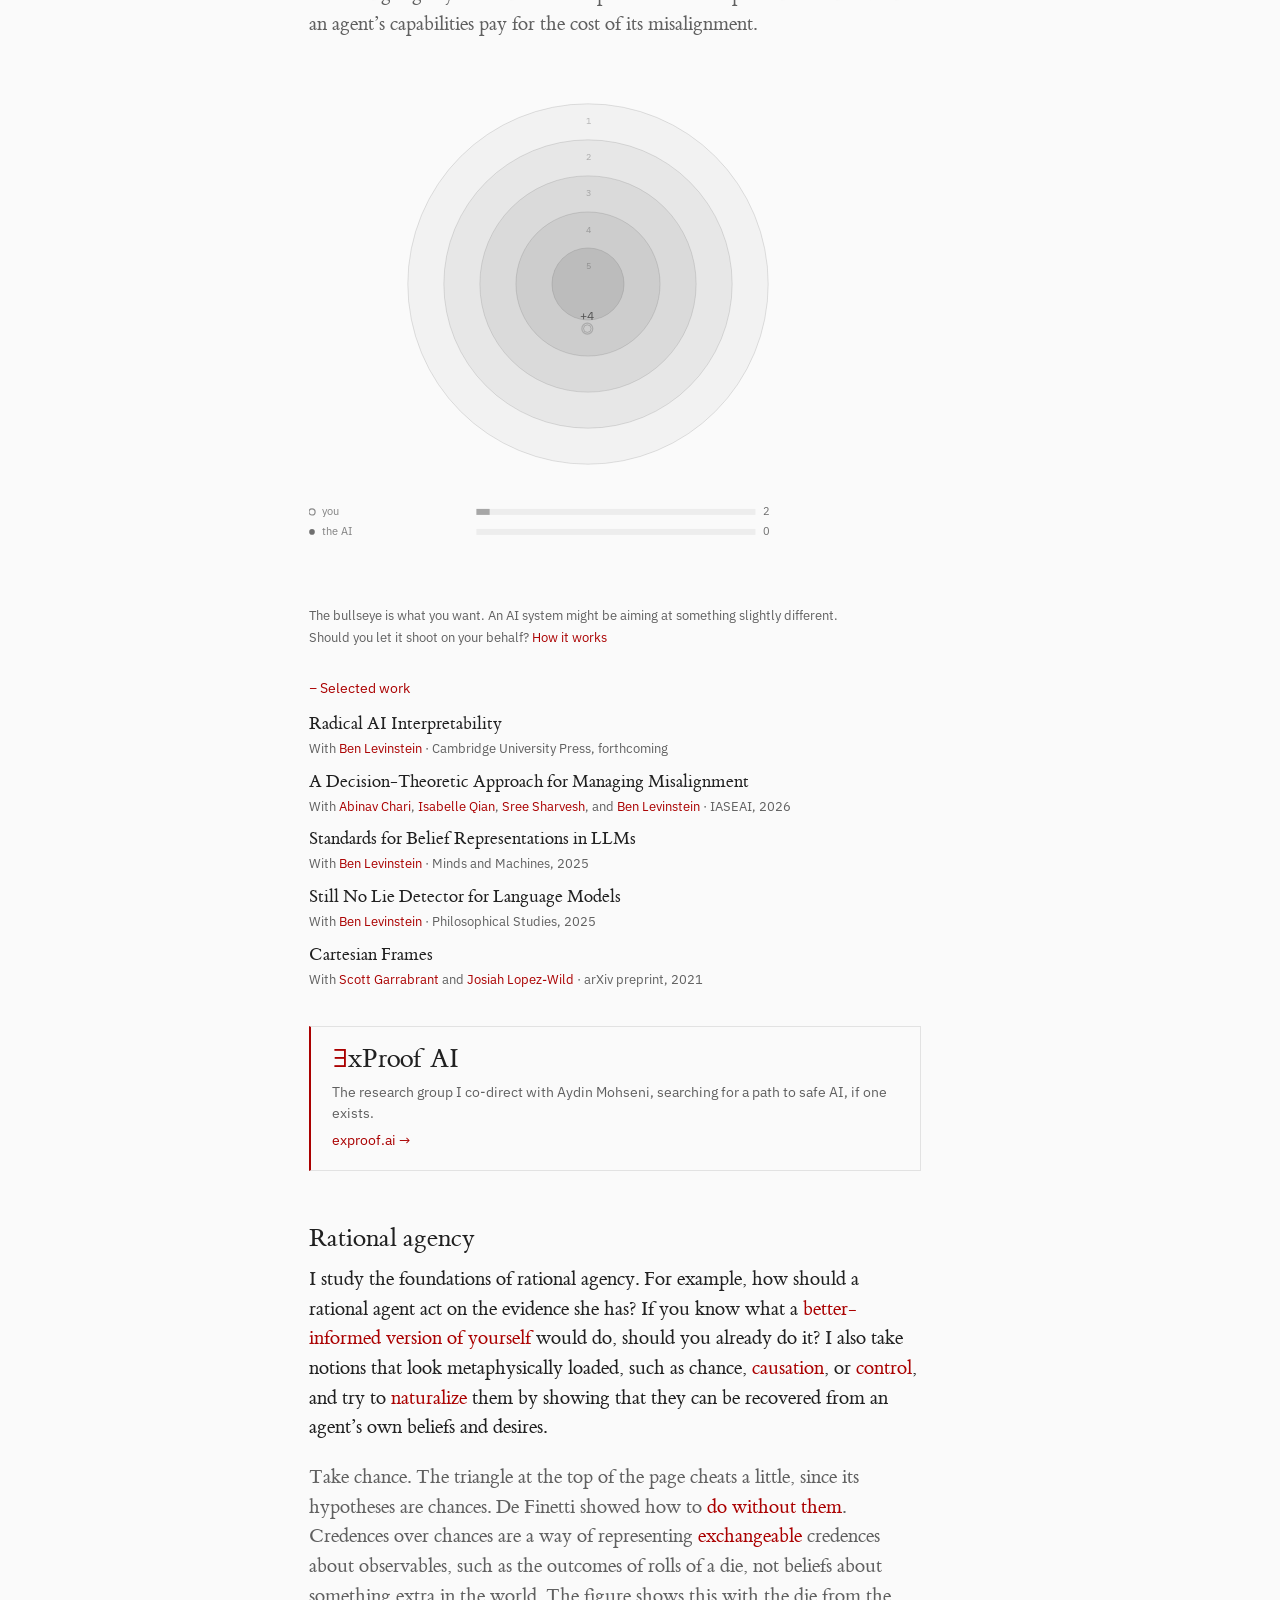
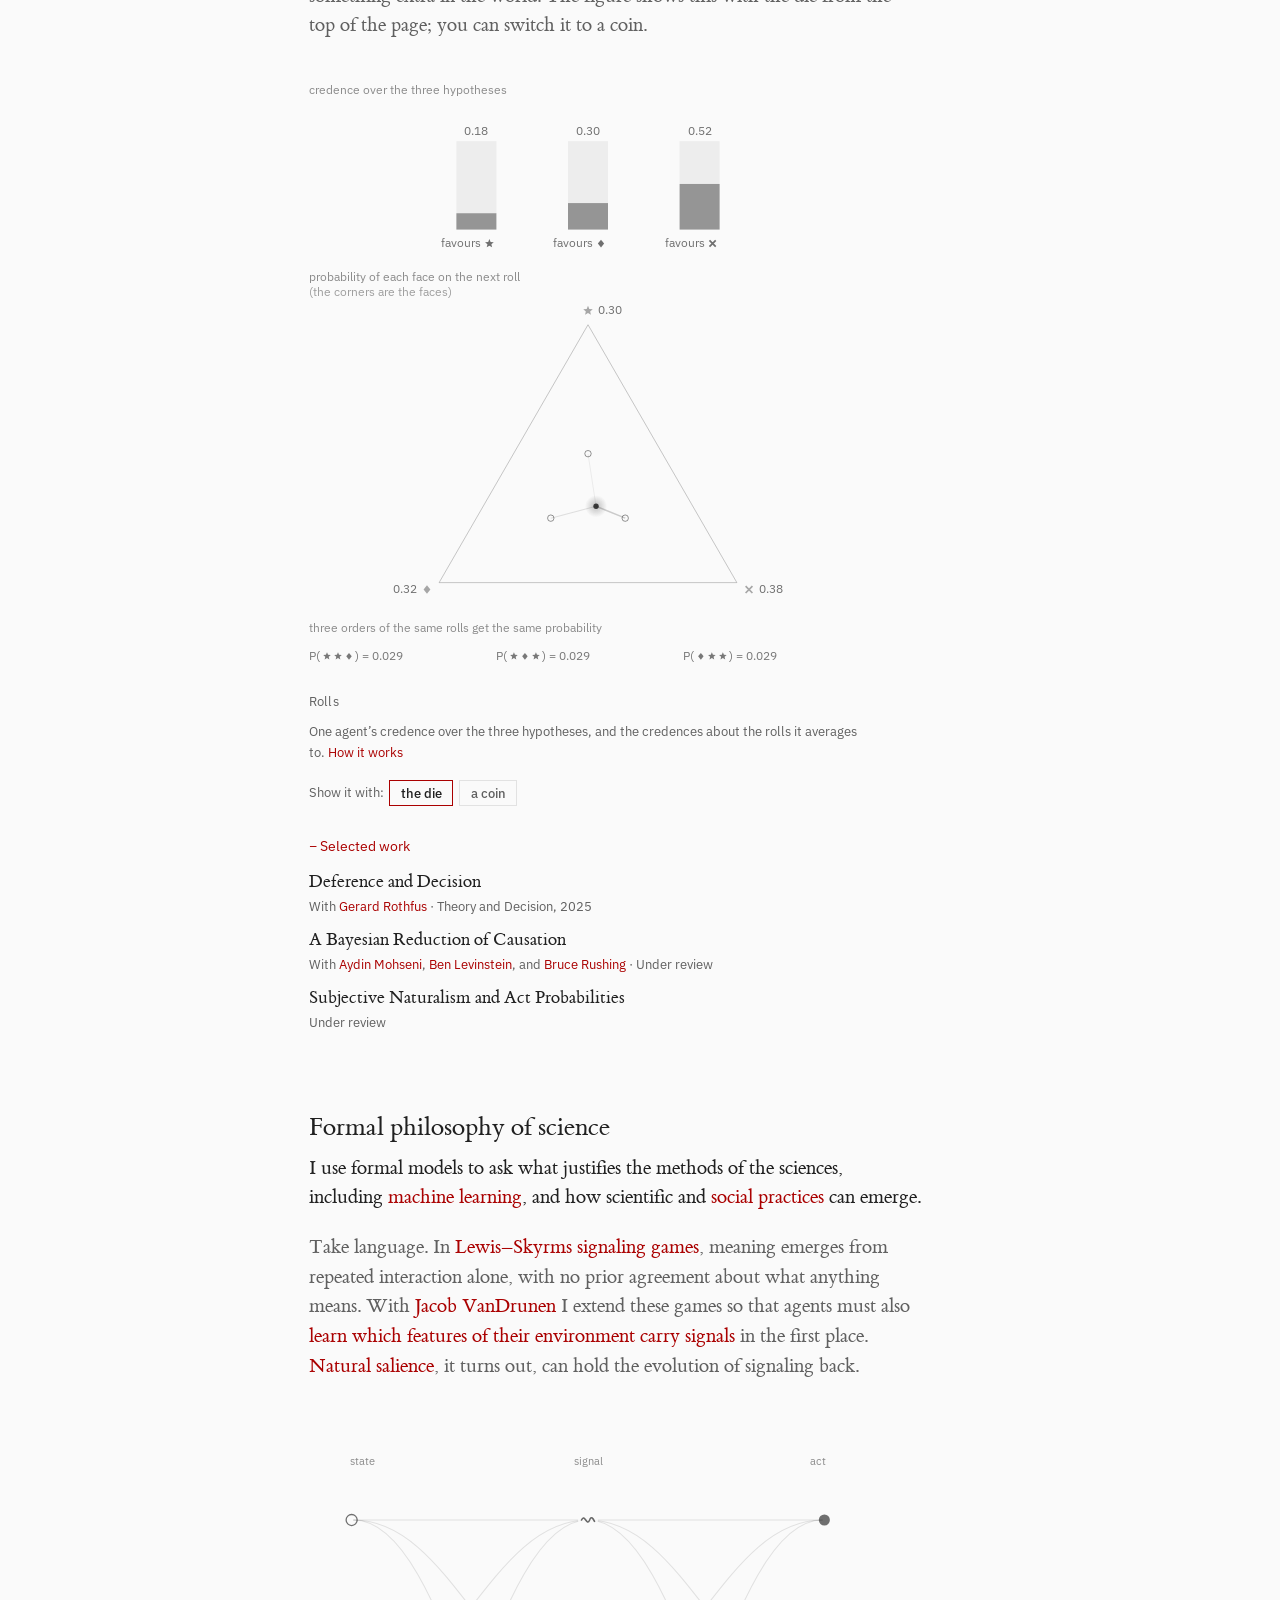
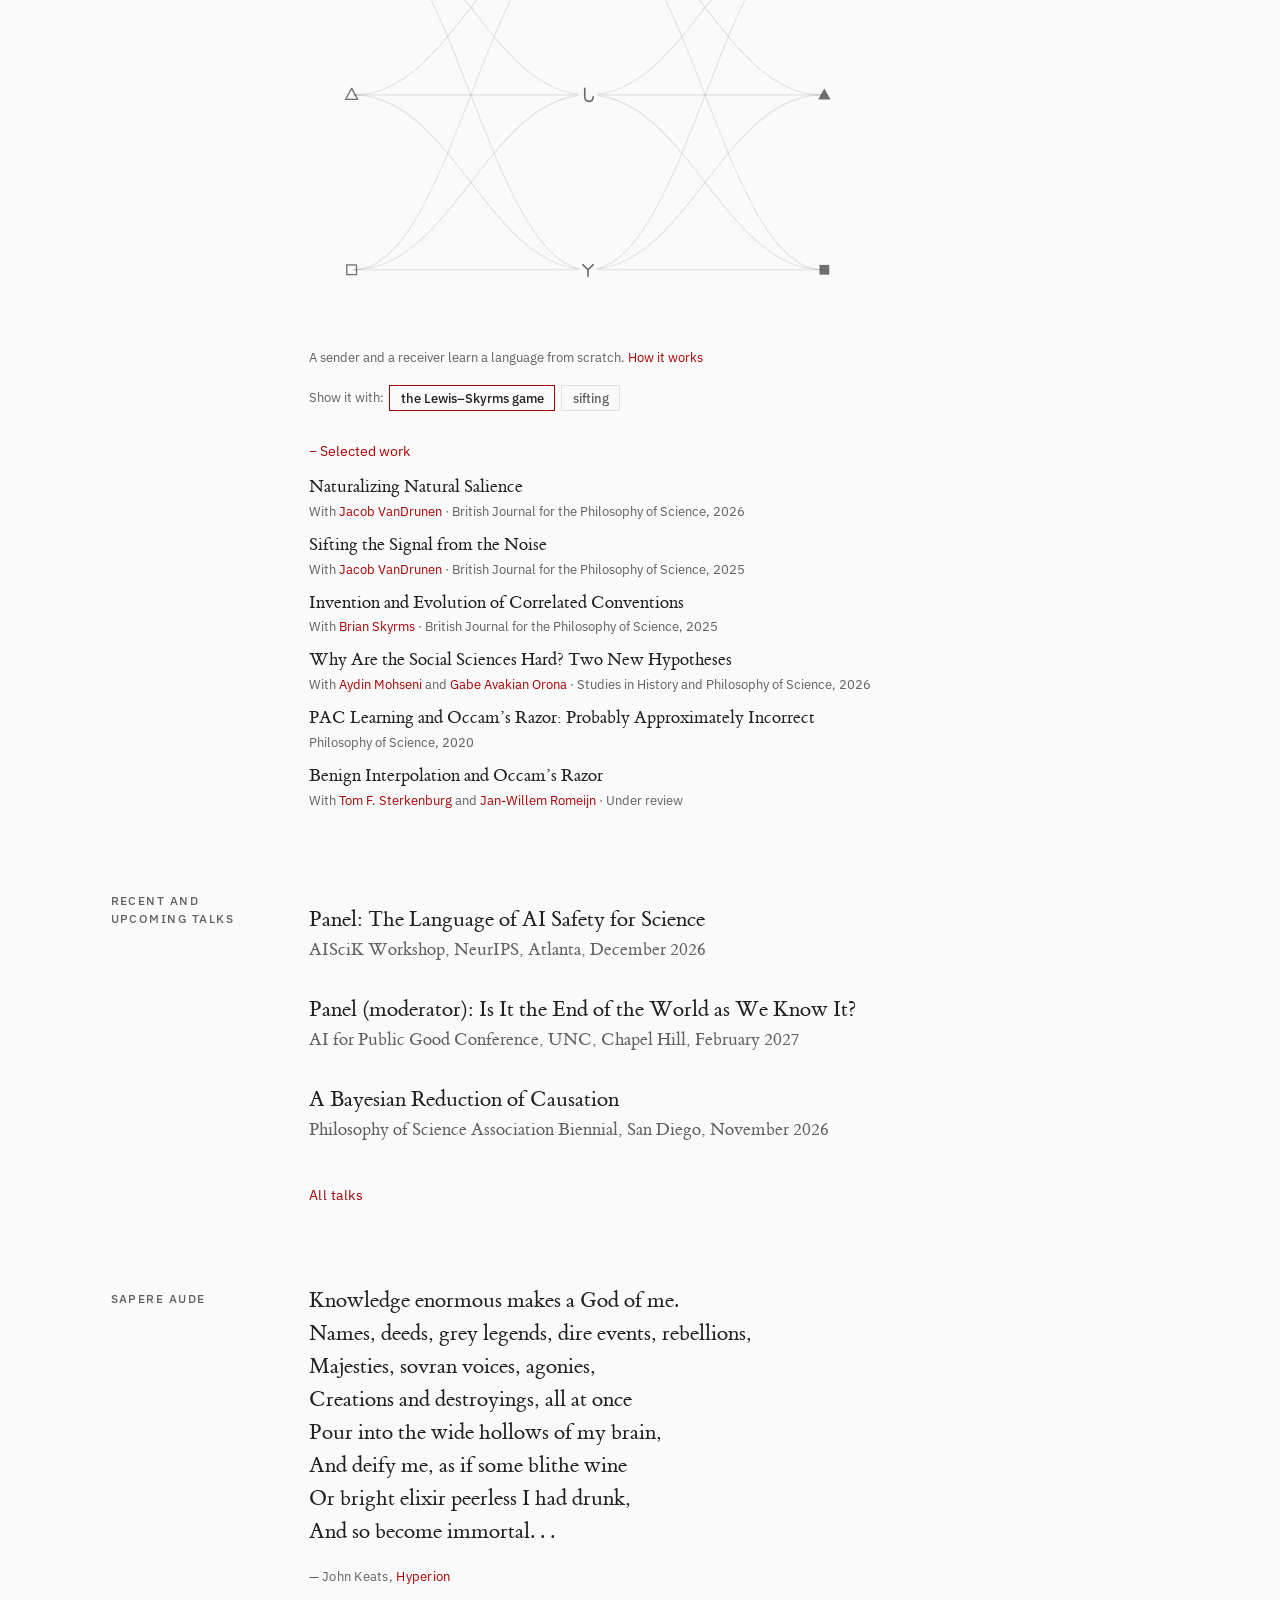
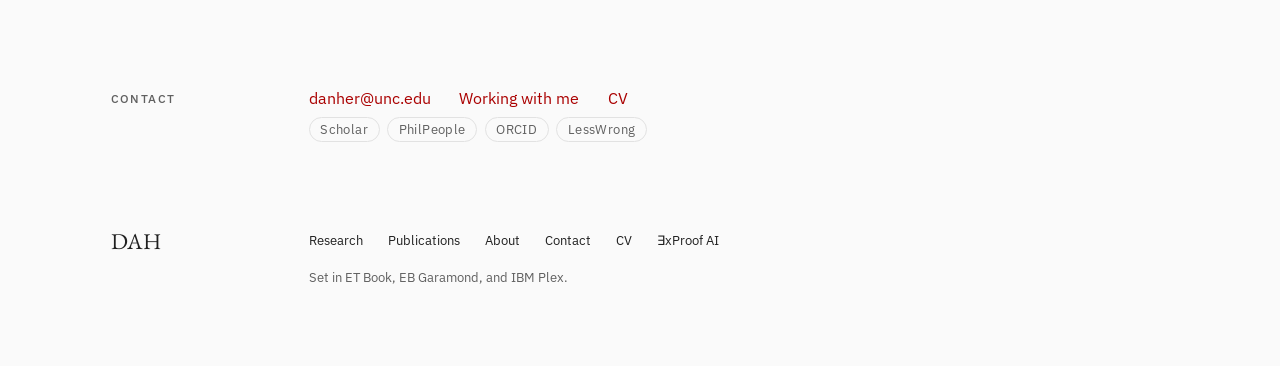
==== commit d4d31c7e: "Talks and CV: AI for Public Good panel (moderator), Feb 2027 Co-Authored-By: Claude Opus 5.5 <norepl" ====
--- a/index.html
+++ b/index.html
@@ -147,6 +147,7 @@
       <li data-date="2026-11-22" hidden><div><span class="t">A Bayesian Reduction of Causation</span><span class="d">Philosophy of Science Association Biennial, San Diego, November 2026</span></div></li>
       <li data-date="2026-11-22" hidden><div><span class="t">Splitting the Atom: Atomless Semantics for Counterfactuals</span><span class="d">Philosophy of Science Association Biennial, San Diego, November 2026</span></div></li>
       <li data-date="2026-12-12" hidden><div><span class="t">Panel: The Language of AI Safety for Science</span><span class="d">AISciK Workshop, NeurIPS, Atlanta, December 2026</span></div></li>
+      <li data-date="2027-02-08" hidden><div><span class="t">Panel (moderator): Is It the End of the World as We Know It?</span><span class="d">AI for Public Good Conference, UNC, Chapel Hill, February 2027</span></div></li>
     </ul>
     <p class="more"><a href="publications.html#talks">All talks</a></p>
   </div>
